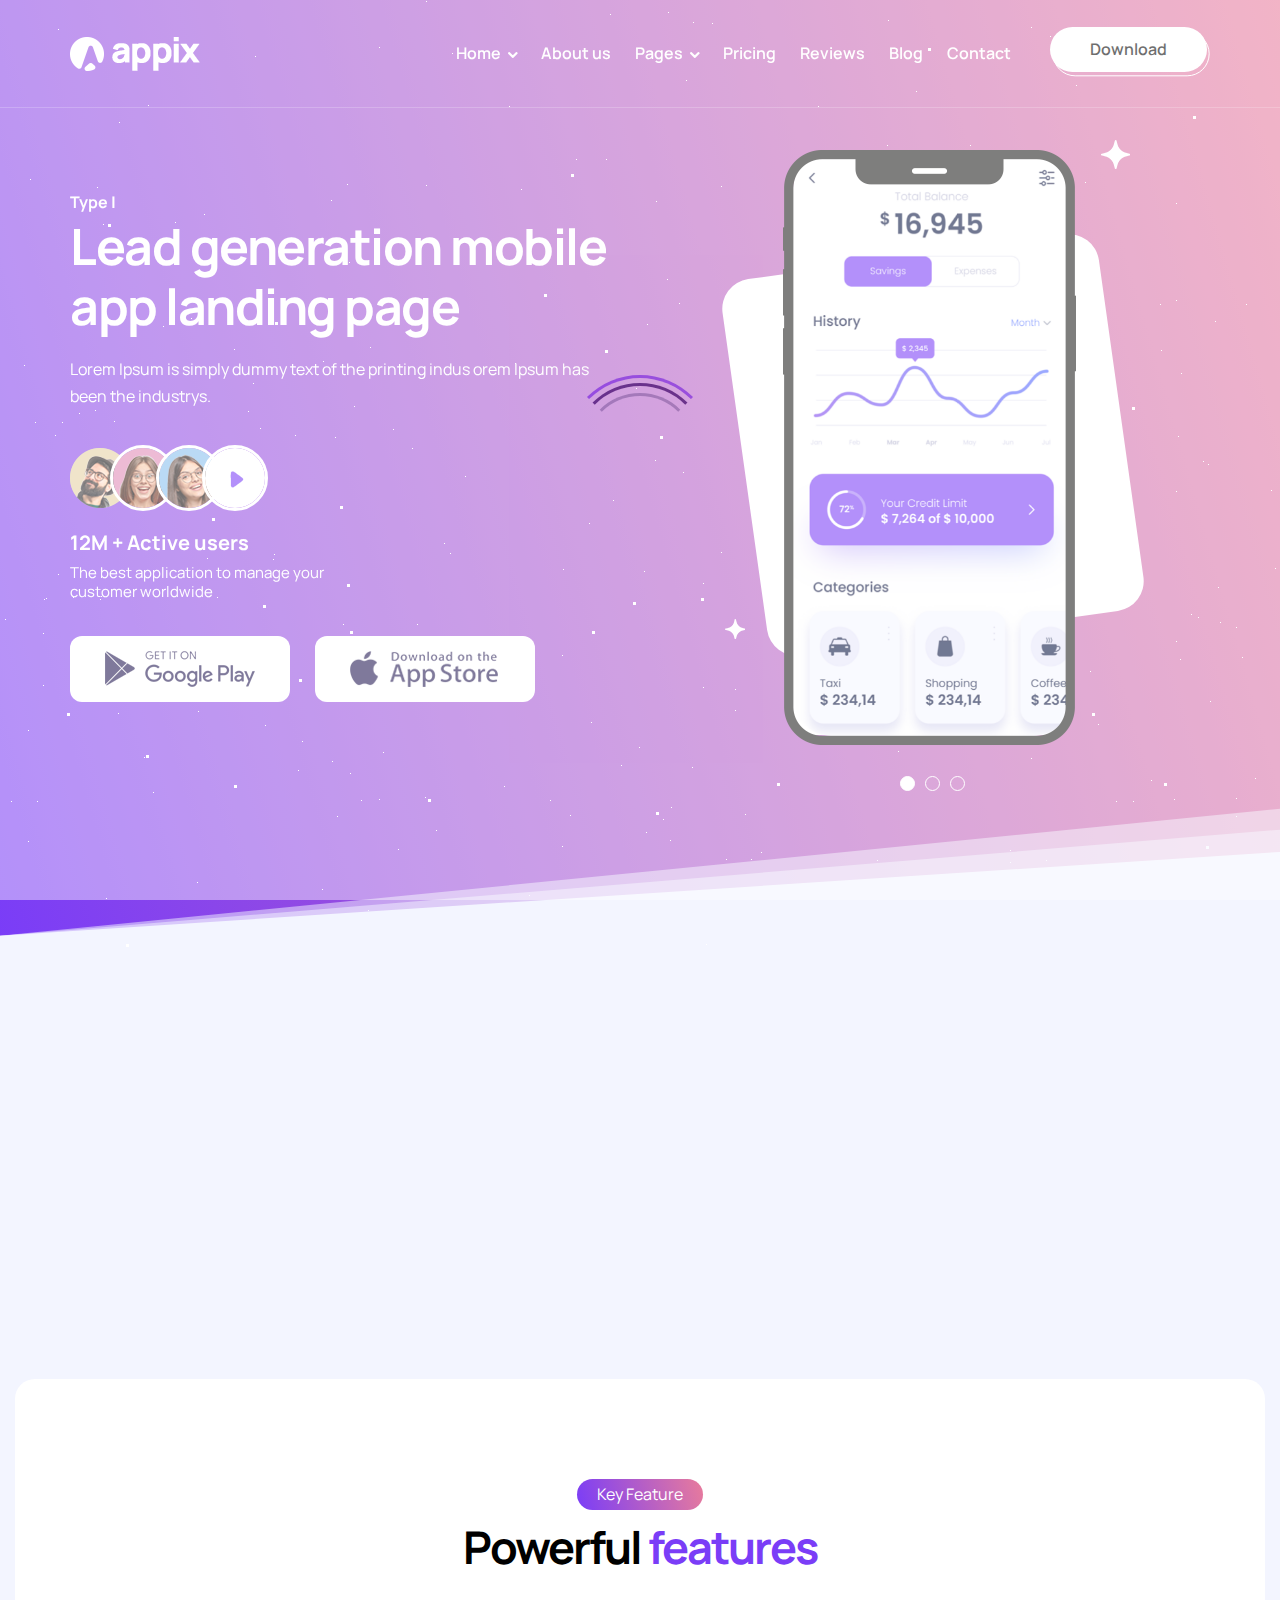
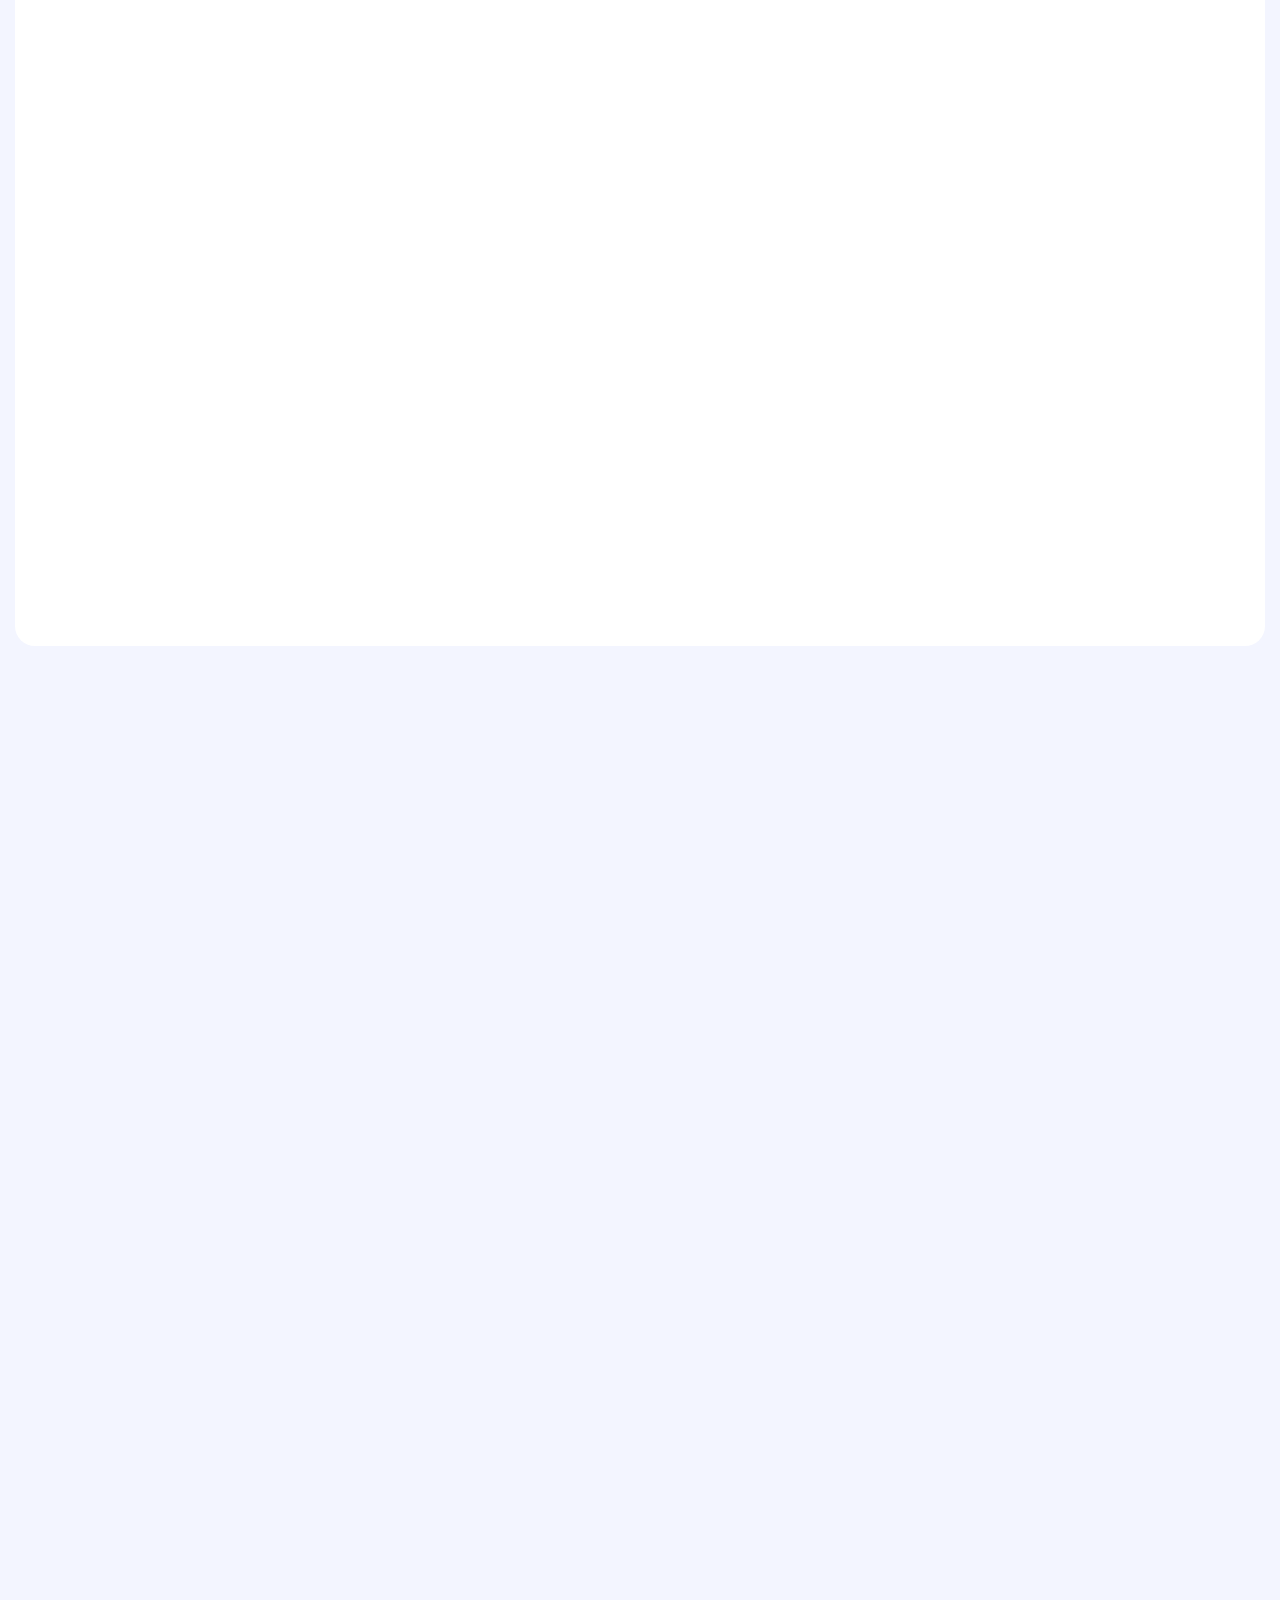
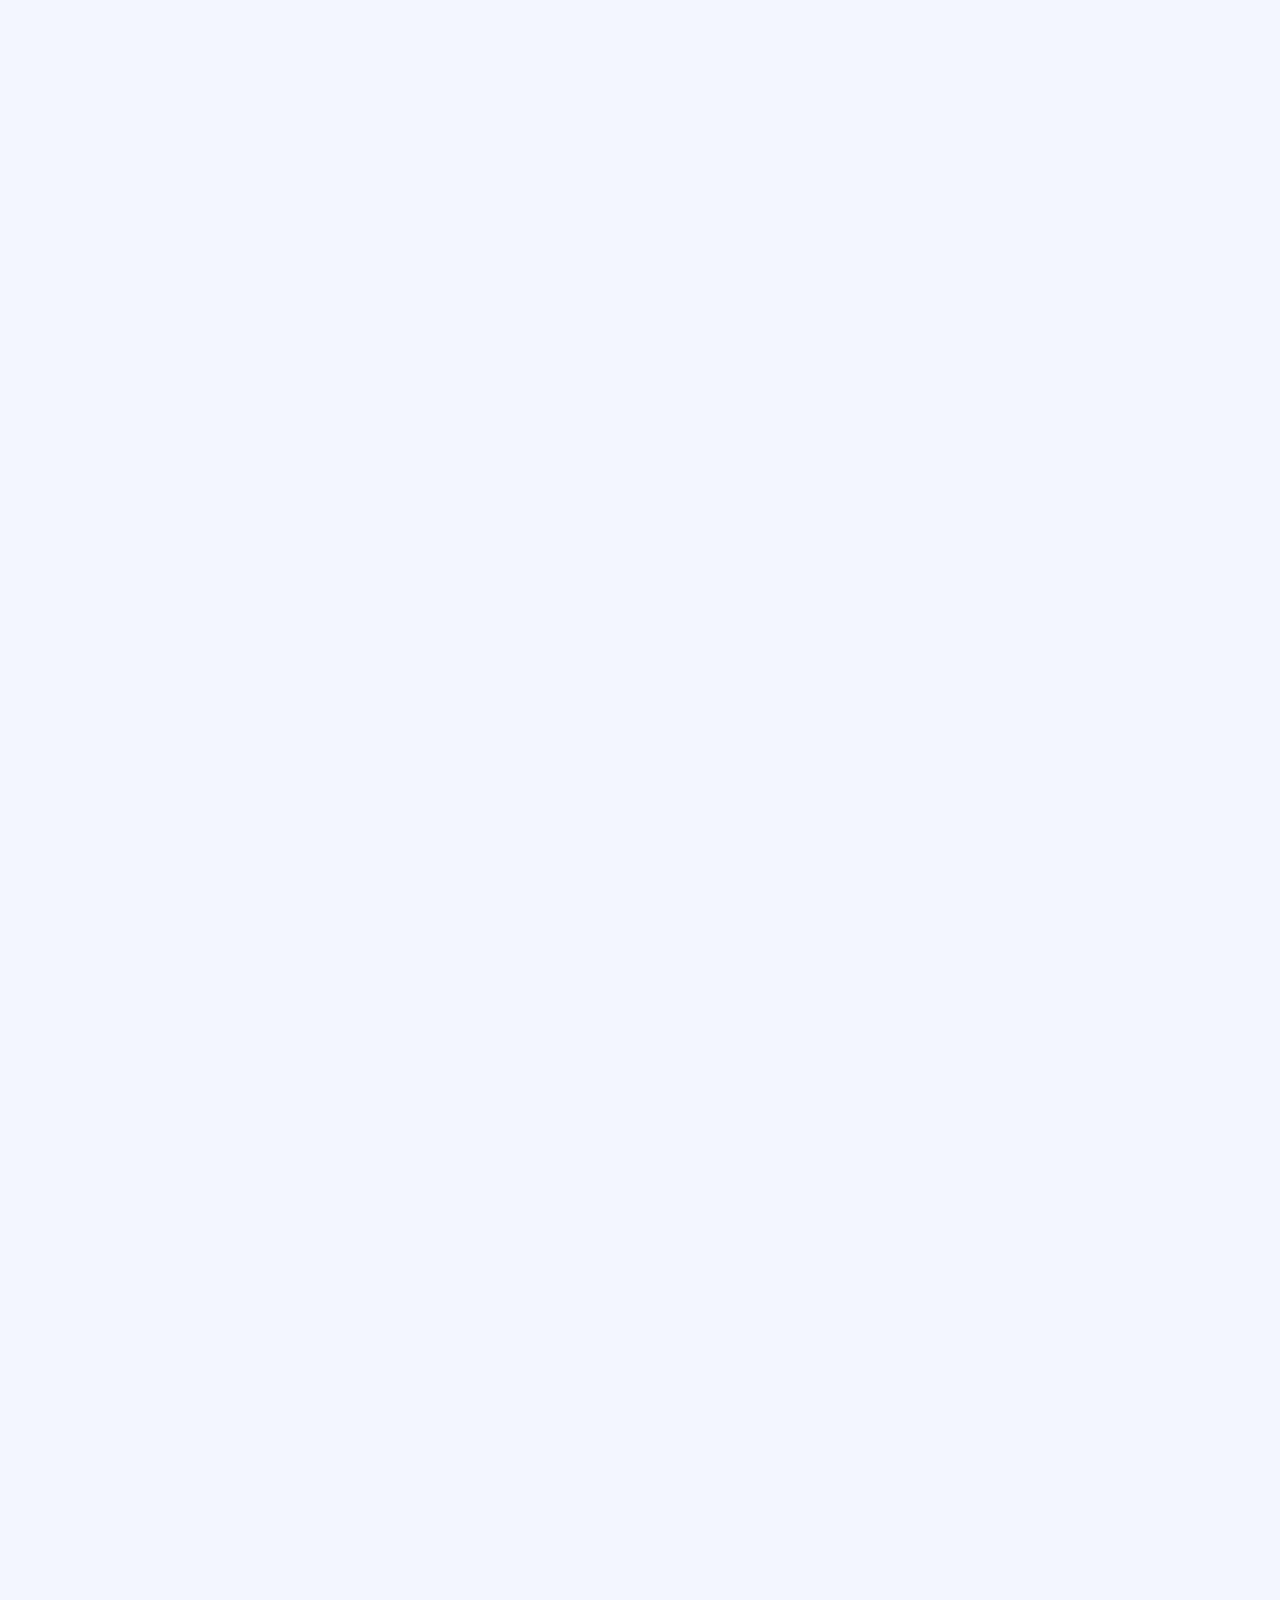
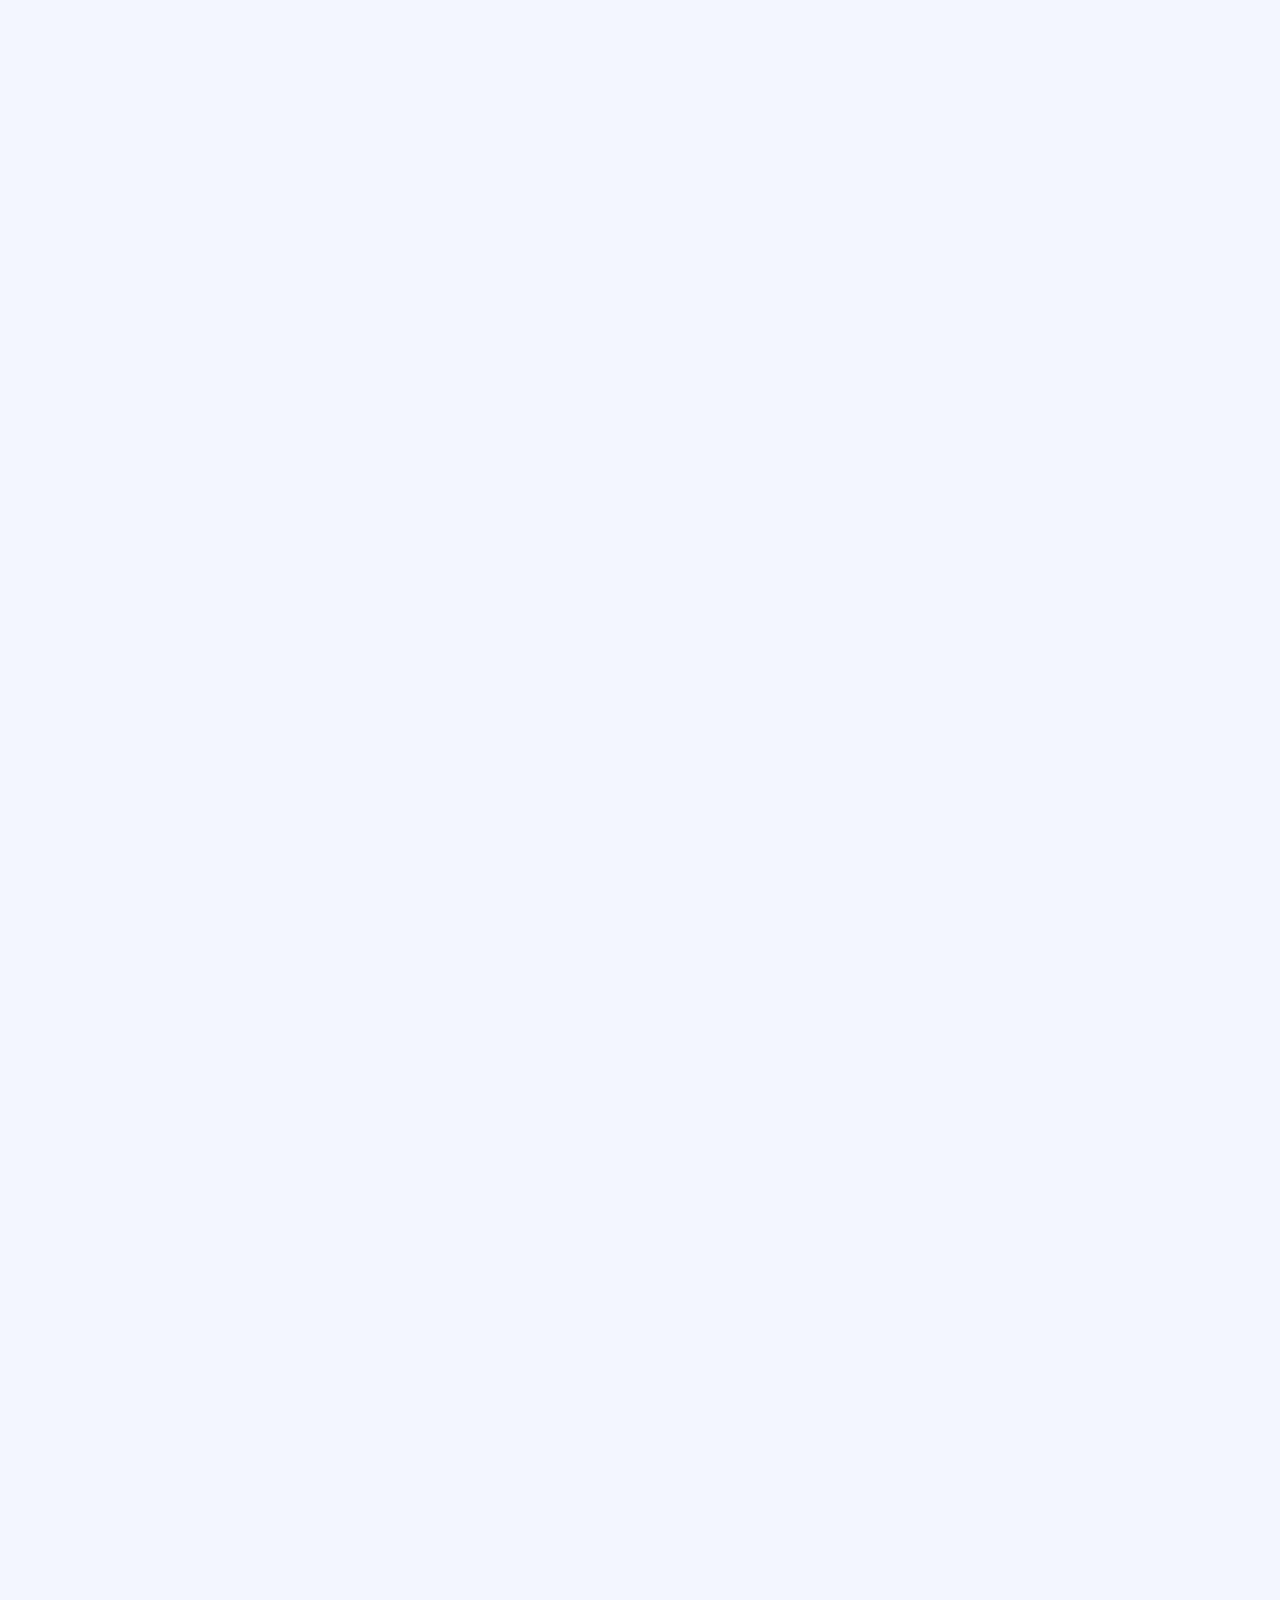
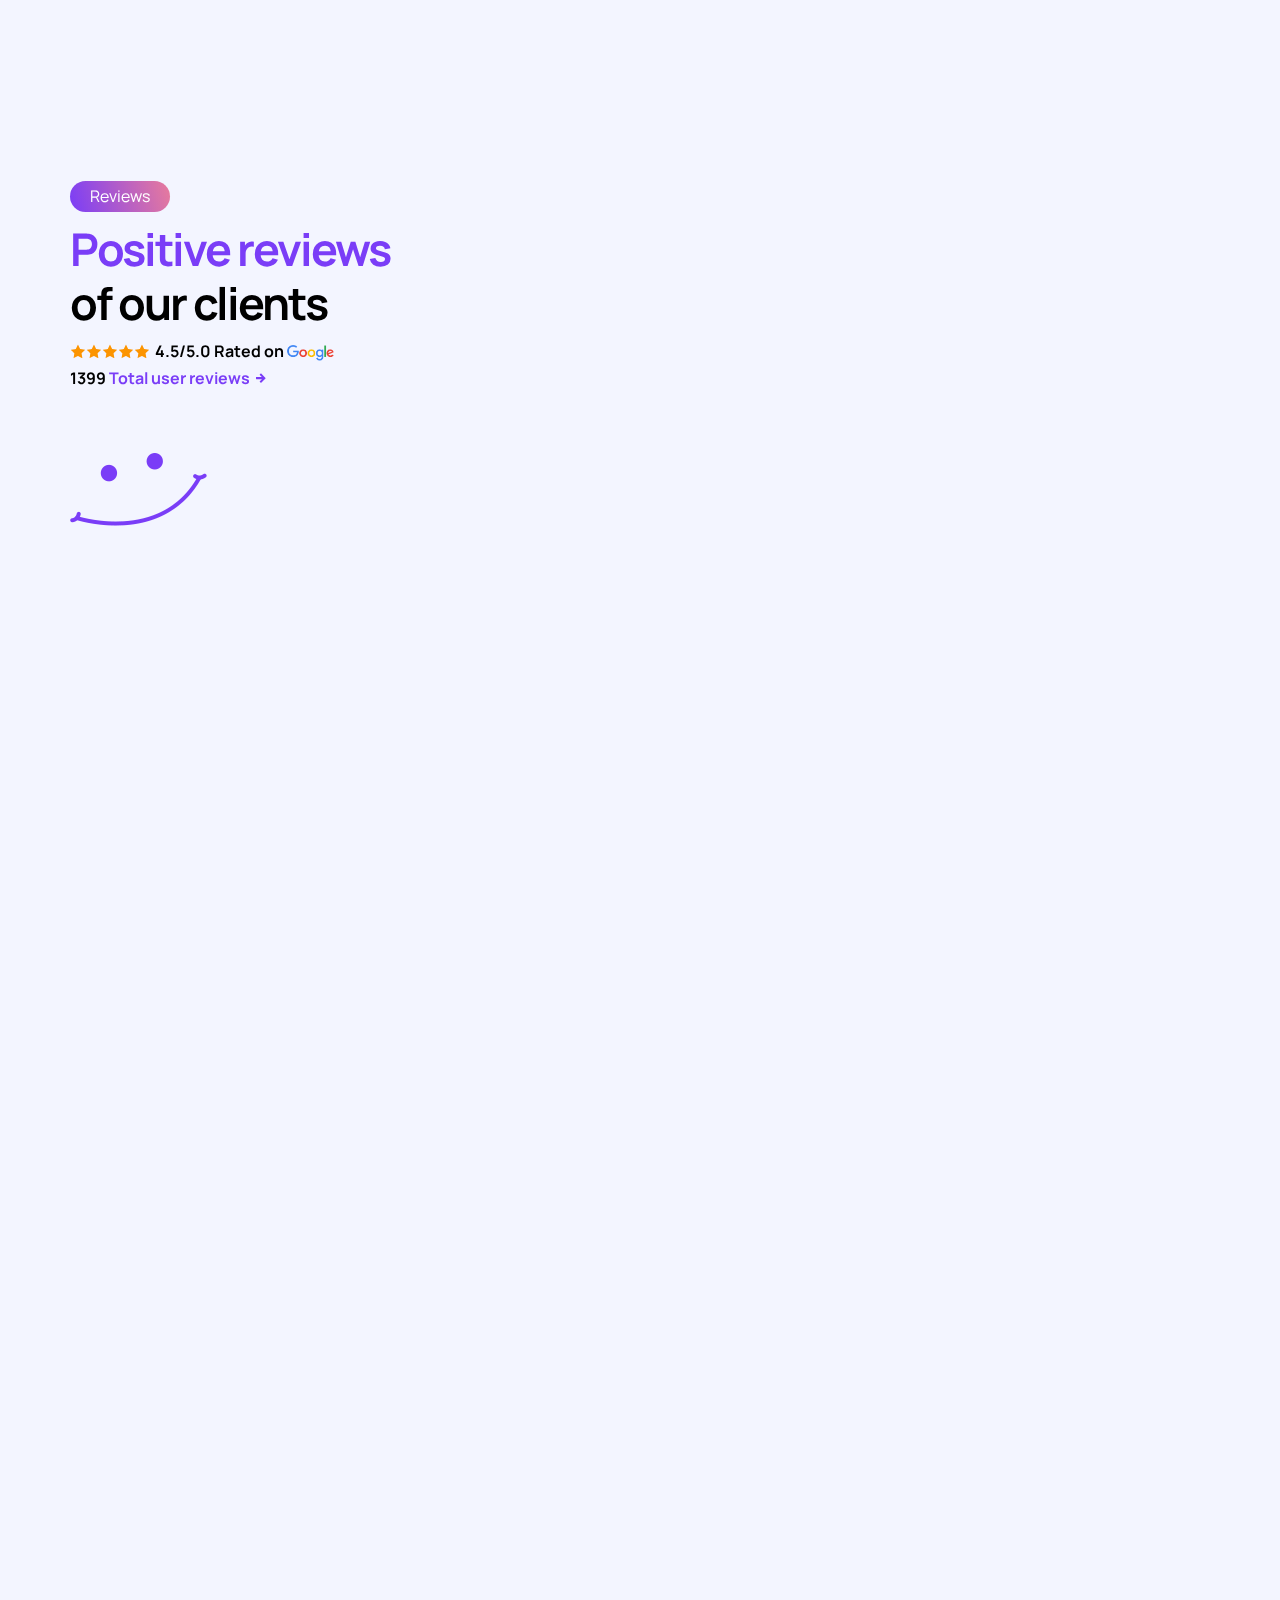
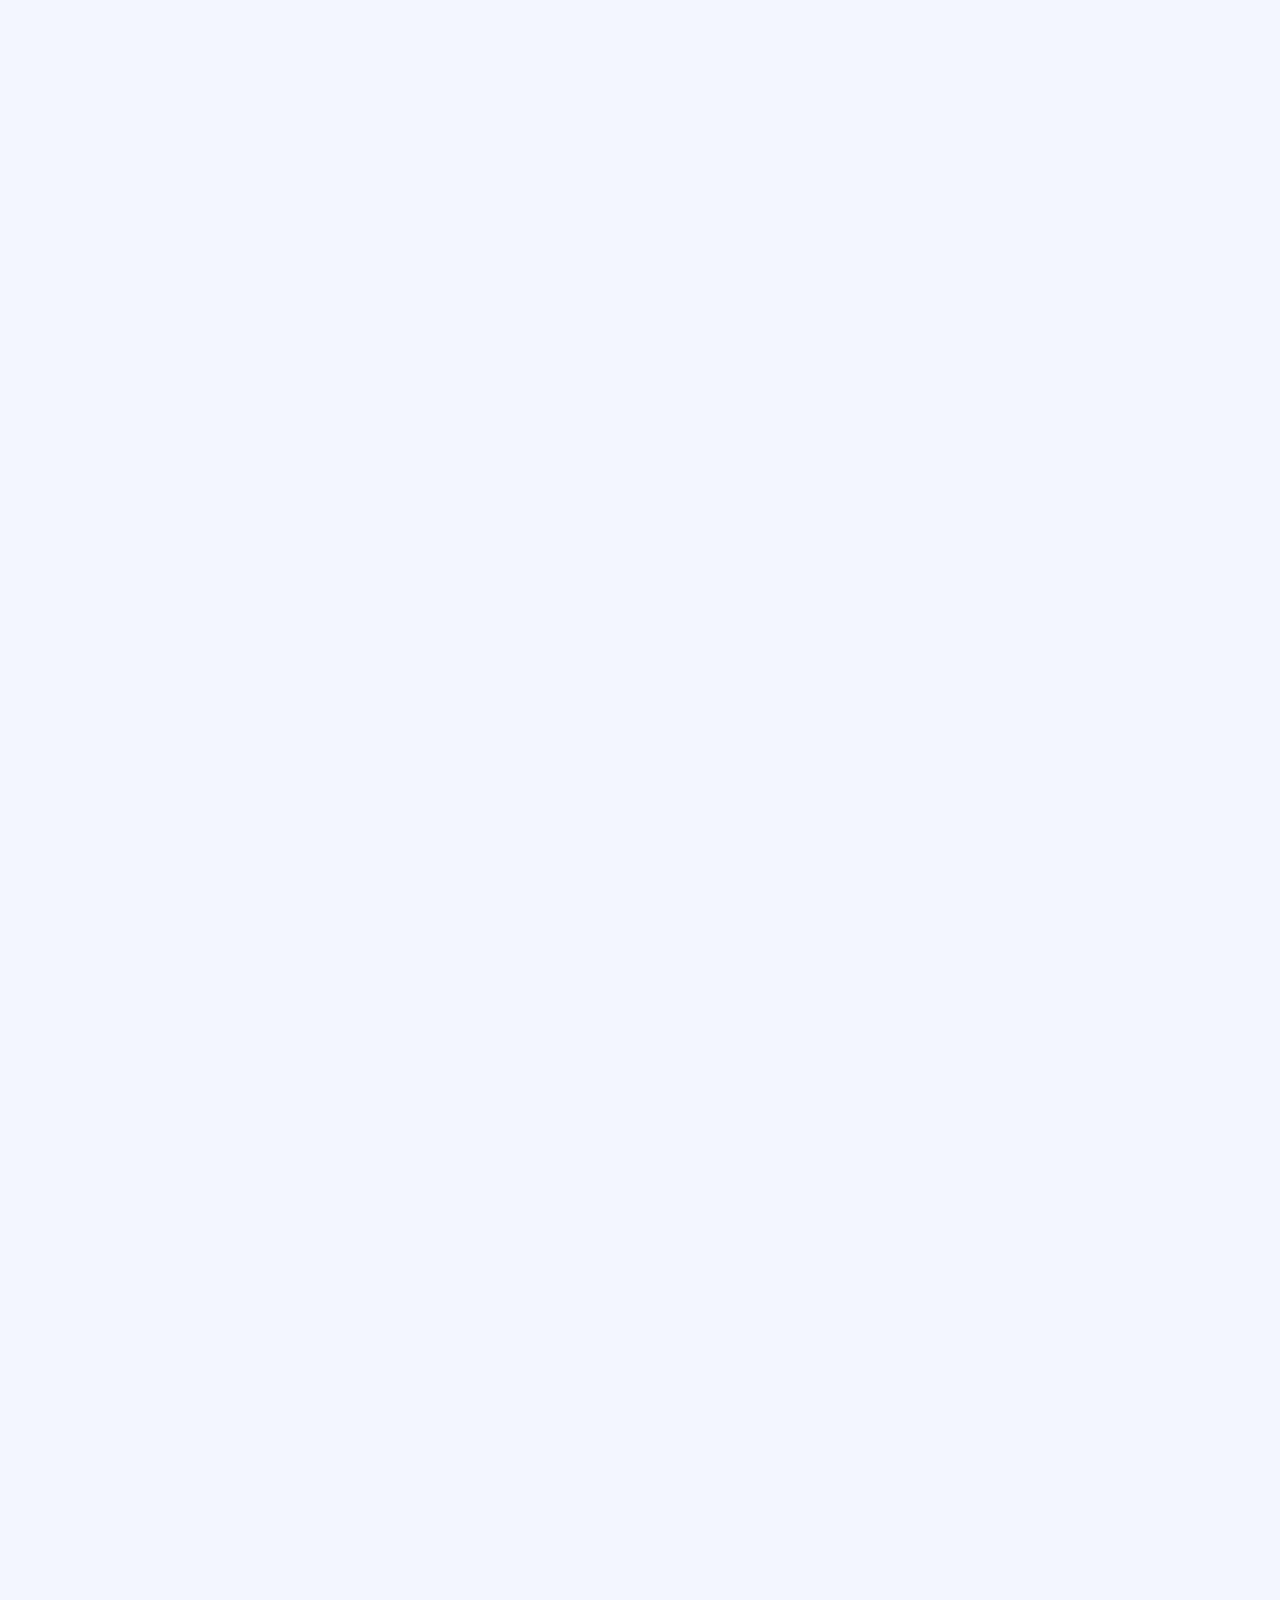
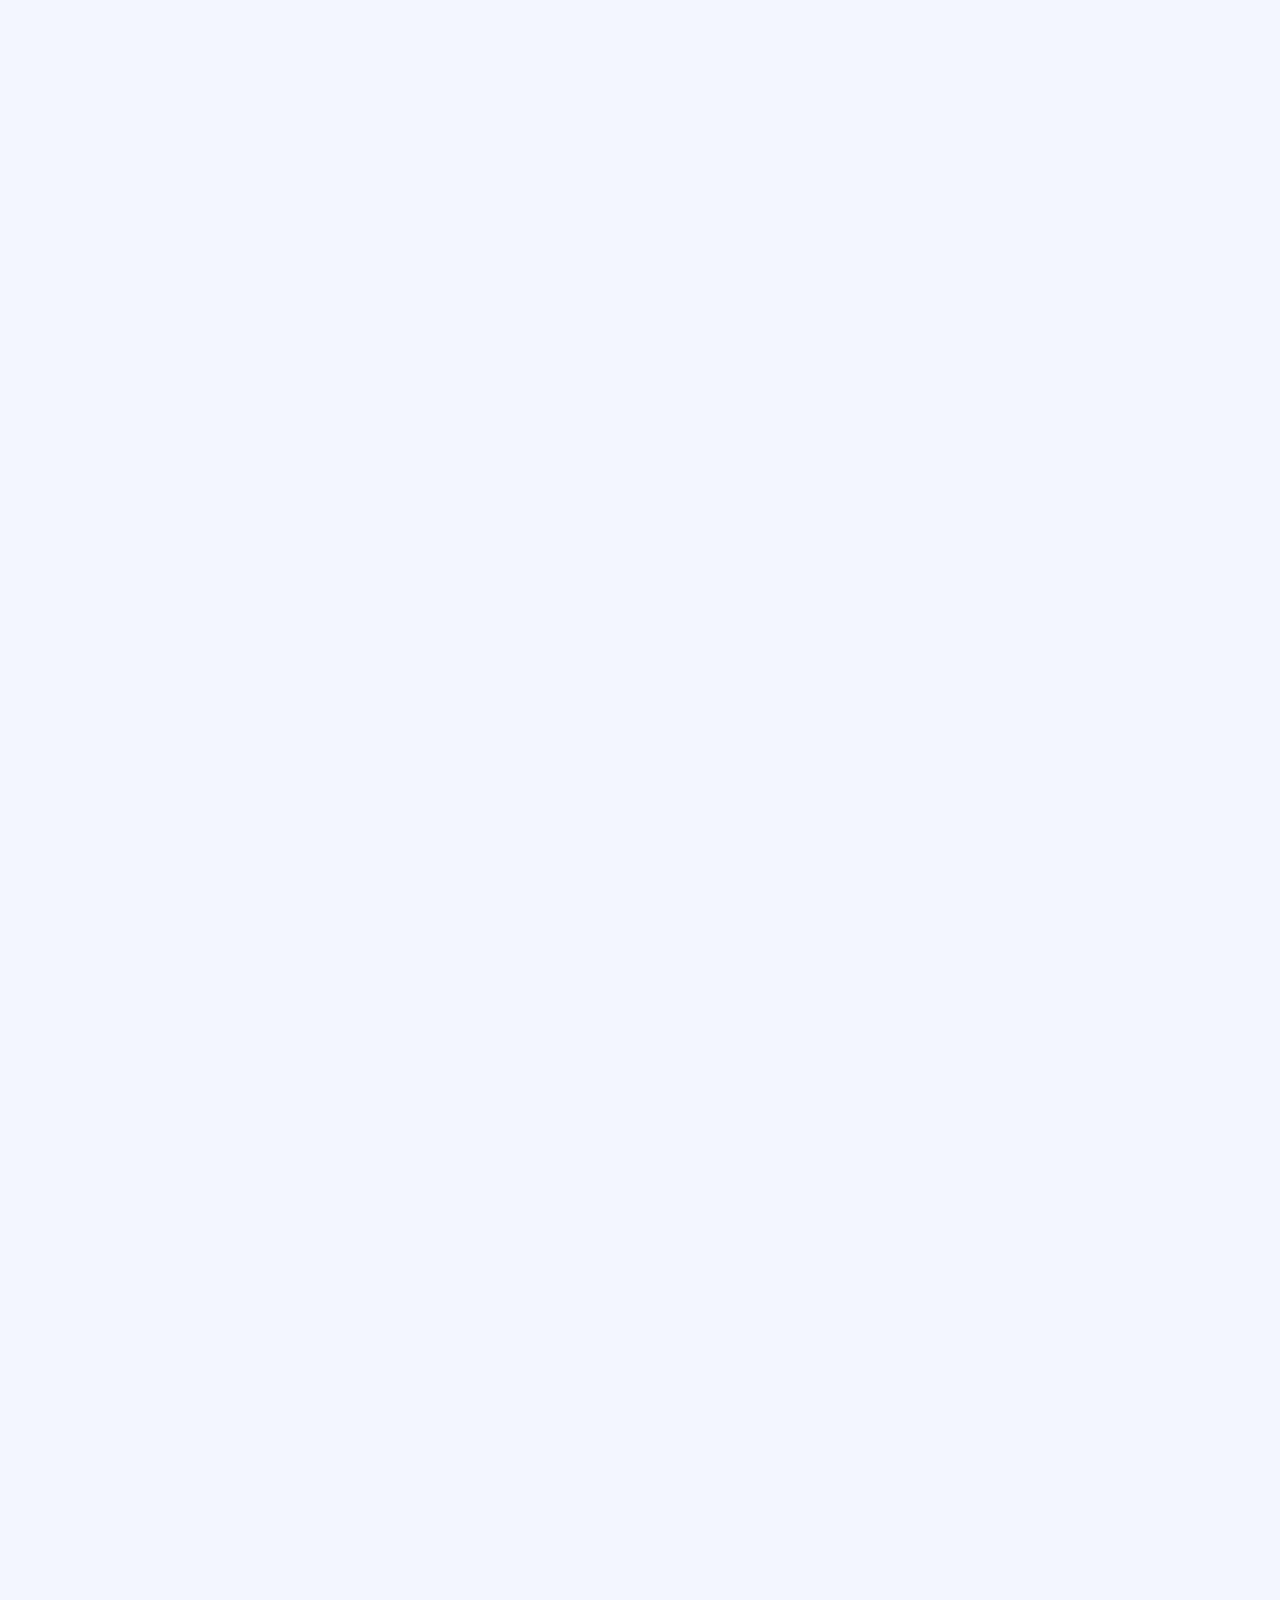
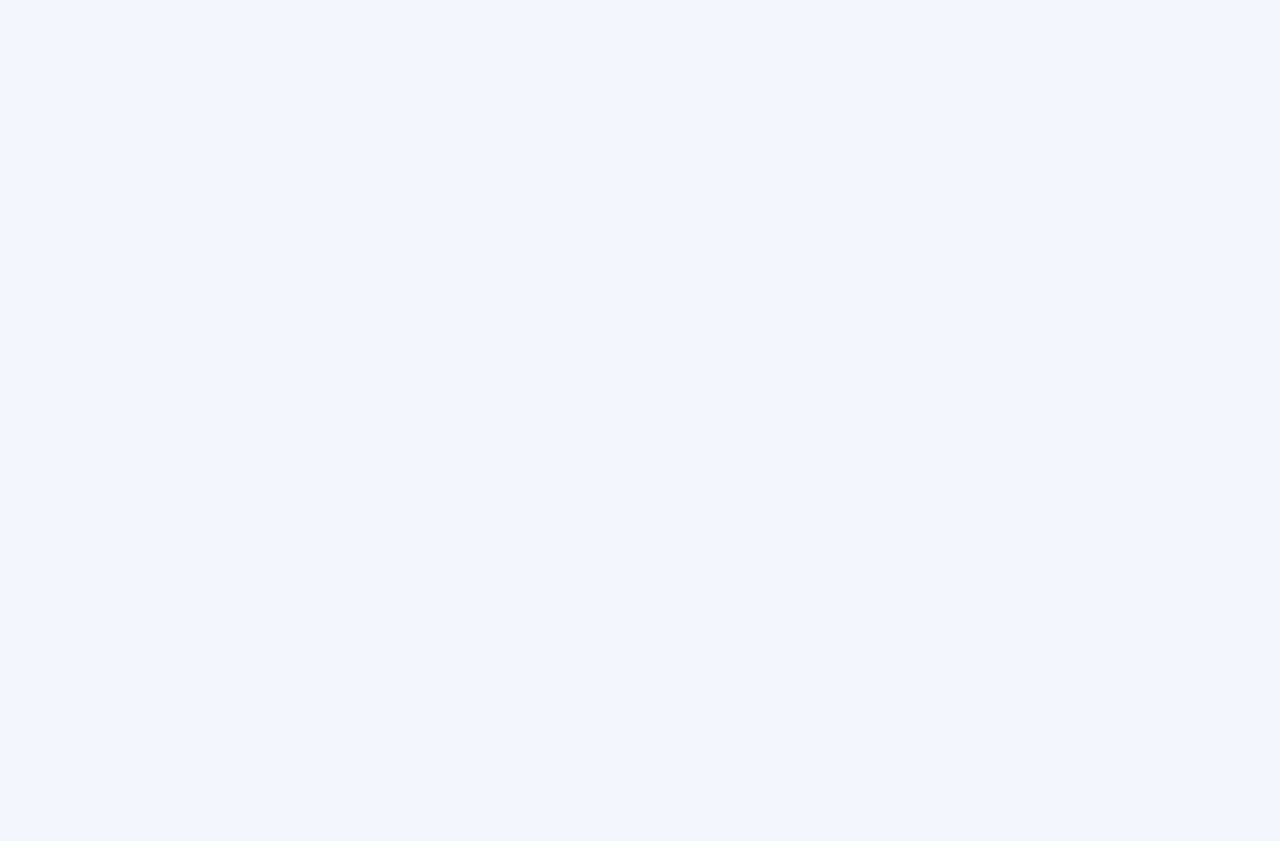
==== index.html @ ce457ce7 "first commit" ====
<!DOCTYPE html>
<html lang="en">

<head>

  <meta charset="UTF-8">
  <meta http-equiv="X-UA-Compatible" content="IE=edge">
  <meta name="viewport" content="width=device-width, initial-scale=1.0">
  <title>HTML</title>

  <!-- icofont-css-link -->
  <link rel="stylesheet" href="css/icofont.min.css">
  <!-- Owl-Carosal-Style-link -->
  <link rel="stylesheet" href="css/owl.carousel.min.css">
  <!-- Bootstrap-Style-link -->
  <link rel="stylesheet" href="css/bootstrap.min.css">
  <!-- Aos-Style-link -->
  <link rel="stylesheet" href="css/aos.css">
  <!-- Coustome-Style-link -->
  <link rel="stylesheet" href="css/style.css">
  <!-- Responsive-Style-link -->
  <link rel="stylesheet" href="css/responsive.css">
  <!-- Star Background CSS -->
  <link rel="stylesheet" href="css/style-star-background.css">      
  <!-- Favicon -->
  <link rel="shortcut icon" href="images/favicon.png" type="image/x-icon">

</head>

<body>

  <!-- Preloader -->
  <div id="preloader">
    <div id="loader"></div>
  </div>

  <!-- Header Start -->
  <header>
    <!-- container start -->
    <div class="container">
      <!-- navigation bar -->
      <nav class="navbar navbar-expand-lg">
        <a class="navbar-brand" href="index.html">
          <img src="images/logo.png" alt="Logo">
        </a>
        <button class="navbar-toggler" type="button" data-toggle="collapse" data-target="#navbarSupportedContent"
          aria-controls="navbarSupportedContent" aria-expanded="false" aria-label="Toggle navigation">
          <span class="navbar-toggler-icon">
            <!-- <i class="icofont-navigation-menu ico_menu"></i> -->
            <span class="toggle-wrap">
              <span class="toggle-bar"></span>
            </span>
          </span>
        </button>

        <div class="collapse navbar-collapse" id="navbarSupportedContent">
          <ul class="navbar-nav ml-auto">

            <!-- secondery menu start -->
            <li class="nav-item has_dropdown">
              <a class="nav-link" href="index.html#">Home</a>
              <span class="drp_btn"><i class="icofont-rounded-down"></i></span>
              <div class="sub_menu">
                <ul>
                  <li><a href="../01-App-Landing-Page-Defoult/index.html">Home 1 </a></li>
                  <li><a href="../02-App-Landing-Page-Center-Hero/index.html"> Home 2 </a></li>
                  <li><a href="../03-App-Landing-Page-Static-Hero/index.html">Home 3</a></li>
                  <li><a href="../04-App-Landing-Page-Static-Hero-Center/index.html">Home 4</a></li>
                  <li><a href="../05-App-Landing-Page-QR-Code-Hero/index.html">Home 5</a></li>
                  <li><a href="../06-App-Landing-Page-Video-Hero/index.html">Home 6</a></li>
                  <li><a href="index.html">Home 7</a></li>
                  <li><a href="../08-App-Landing-Page-Slider-Hero-Green/index.html">Home 8</a></li>
                  <li><a href="../09-App-Landing-Page-Slider-Hero-Light-Green/index.html">Home 9</a></li>
                  <li><a href="../10-App-Landing-Page-Static-Hero-Center-Light-Orange-Hero/index.html">Home 10</a></li>
                  <li><a href="../11-App-Landing-Page-Static-Hero-Center-Blue/index.html">Home 11</a></li>
                  <li><a href="../12-App-Landing-Page-Center-Hero-Orange-Gradient/index.html">Home 12</a></li>
                  <li><a href="../13-App-Landing-Page-Slider-Hero-Circle-Animated-bg/index.html">Home 13</a></li>
                  <li><a href="../14-App-Landing-Page-QR-Code-Dark-Hero/index.html">Home 14</a></li>
                  
                </ul>
              </div>
            </li>
            <!-- secondery menu end -->
            
            <li class="nav-item">
              <a class="nav-link" href="about.html">About us</a>
            </li>
            <!-- secondery menu start -->
            <li class="nav-item has_dropdown">
              <a class="nav-link" href="index.html#">Pages</a>
              <span class="drp_btn"><i class="icofont-rounded-down"></i></span>
              <div class="sub_menu">
                <ul>
                  <li><a href="blog-list.html">Blog List</a></li>
                  <li><a href="blog-detail.html">Single Blog</a></li>
                  <li><a href="sign-in.html">Sign In</a></li>
                  <li><a href="sign-up.html">Sign Up</a></li>
                </ul>
              </div>
            </li>
            <!-- secondery menu end -->

            <li class="nav-item">
              <a class="nav-link" href="pricing.html">Pricing</a>
            </li>
            <li class="nav-item">
              <a class="nav-link" href="reviews.html">Reviews</a>
            </li>
            <li class="nav-item">
              <a class="nav-link" href="blog-list.html">Blog</a>
            </li>
            <li class="nav-item">
              <a class="nav-link" href="contact.html">Contact</a>
            </li>
            <li class="nav-item">
              <div class="btn_block">
                <a class="nav-link dark_btn" href="contact.html">Download</a>
                <div class="btn_bottom"></div>
              </div>
            </li>
          </ul>
        </div>
      </nav>
      <!-- navigation end -->
    </div>
    <!-- container end -->
  </header>

  <!-- Banner-Section-Start -->
  <section class="banner_section white_text">
    <div class="star-bg">
        <div id='stars'></div>
        <div id='stars3'></div>
    </div>
    <!-- container start -->
    <div class="container">
      <!-- row start -->
      <div class="row">
        <div class="col-lg-6 col-md-12" data-aos="fade-up" data-aos-duration="1500">
          <!-- banner text -->
          <div class="banner_text">
            <!-- typed text -->
            <div class="type-wrap">
              <!-- add static words/sentences here (i.e. text that you don't want to be removed)-->
              <span id="typed" style="white-space:pre;" class="typed">
              </span>
            </div>
            <!-- h1 -->
            <h1>Lead generation <span>mobile
                app landing page</span></h1>
            <!-- p -->
            <p>
              Lorem Ipsum is simply dummy text of the printing 
              indus orem Ipsum has been the industrys.
            </p>
          </div>

          <!-- users -->
          <div class="used_app">
            <ul>
              <li><img src="images/banavt1.png" alt="image"></li>
              <li><img src="images/banavt2.png" alt="image"></li>
              <li><img src="images/banavt3.png" alt="image"></li>
              <li>
                <a href="index.html#" class="popup-youtube play-button"
                  data-url="https://www.youtube.com/embed/tgbNymZ7vqY?autoplay=1&mute=1" data-toggle="modal" data-target="#myModal" title="XJj2PbenIsU"><img src="images/play.png" alt="img"></a>
              </li>
            </ul>
            <h3>12M + Active users</h3>
            <p>The best application to manage your <br> customer worldwide</p>
          </div>

          <!-- app buttons -->
          <ul class="app_btn">
            <li>
              <a href="index.html#">
                <img class="blue_img" src="images/googleplay_dark.png" alt="image">
              </a>
            </li>
            <li>
              <a href="index.html#">
                <img class="blue_img" src="images/appstorebtn_dark.png" alt="image">
              </a>
            </li>
          </ul>
        </div>

        <!-- banner slides start -->
        <div class="col-lg-6 col-md-12" >
          <div class="banner_slider">
            <div class="left_icon">
              <img src="images/smallStar.png" alt="image">
            </div>
            <div class="right_icon">
              <img src="images/bigstar.png" alt="image">
            </div>
            <div id="frmae_slider" class="owl-carousel owl-theme">
              <div class="item">
                <div class="slider_img">
                  <img src="images/bannerScreen.png" alt="image">
                </div>
              </div>
              <div class="item">
                <div class="slider_img">
                  <img src="images/bannerScreen2.png" alt="image">
                </div>
              </div>
              <div class="item">
                <div class="slider_img">
                  <img src="images/bannerScreen3.png" alt="image">
                </div>
              </div>
            </div>
            <div class="slider_frame">
              <img src="images/iphonescren.png" alt="image">
            </div>
          </div>
        </div>
        <!-- banner slides end -->

      </div>
      <!-- row end -->
    </div>
    <!-- container end -->
    <div class="hero_overlay"> <img src="images/overlay-bg2.svg" alt="image"> </div>
  </section>
  <!-- Banner-Section-end -->

  <!-- Our Client -->
    <section class="row_am our_client">
      <div class="container">
        <div class="section_title" data-aos="fade-up" data-aos-duration="1500">
          <h2>
            <span>3500+ companies</span>
            using our applicaion
          </h2>
        </div>
        <!-- Our Client List -->
        <ul class="client_list">
          <li>
            <div class="client_logo" data-aos="fade-up" data-aos-duration="1500">
              <img src="images/paypal.png" alt="image">
            </div>
          </li>
          <li>
            <div class="client_logo" data-aos="fade-up" data-aos-duration="1500">
              <img src="images/spoty.png" alt="image">
            </div>
          </li>
          <li>
            <div class="client_logo" data-aos="fade-up" data-aos-duration="1500">
              <img src="images/shopboat.png" alt="image">
            </div>
          </li>
          <li>
            <div class="client_logo" data-aos="fade-up" data-aos-duration="1500">
              <img src="images/slack.png" alt="image">
            </div>
          </li>
          <li>
            <div class="client_logo" data-aos="fade-up" data-aos-duration="1500">
              <img src="images/envato.png" alt="image">
            </div>
          </li>
          <li>
            <div class="client_logo" data-aos="fade-up" data-aos-duration="1500">
              <img src="images/jquery.png" alt="image">
            </div>
          </li>
          <li>
            <div class="client_logo" data-aos="fade-up" data-aos-duration="1500">
              <img src="images/woocommerce.png" alt="image">
            </div>
          </li>
          <li>
            <div class="client_logo" data-aos="fade-up" data-aos-duration="1500">
              <img src="images/themeforest.png" alt="image">
            </div>
          </li>
        </ul>
      </div>
    </section>

  <!-- Key Feature Section Start -->
    <section class="key_feature_section row_am">
      <div class="key_innner">
        <div class="container">

          <div class="section_title" >
            <span class="title_badge">Key Feature</span>
            <h2>Powerful <span> features </span> </h2>
          </div>
          <div id="feature_slider" class="owl-carousel owl-theme" data-aos="fade-up" data-aos-duration="1500">
            <div class="item">
              <div class="feature_box">
                <h3>Custom analytics</h3>
                <p>Lorem Ipsum is simply dummy
                  text of the printing and typtting industry lorem Ipsum has.</p>
                <div class="img">
                  <img src="images/keyftr1.png" alt="image">
                </div>
              </div>
            </div>
            <div class="item">
              <div class="feature_box">
                <h3>Team management</h3>
                <p>Lorem Ipsum is simply dummy
                  text of the printing and typtting industry lorem Ipsum has.</p>
                <div class="img">
                  <img src="images/keyftr2.png" alt="image">
                </div>
              </div>
            </div>
            <div class="item">
              <div class="feature_box">
                <h3>Connect multiple apps</h3>
                <p>Lorem Ipsum is simply dummy
                  text of the printing and typtting industry lorem Ipsum has.</p>
                <div class="img">
                  <img src="images/keyftr3.png" alt="image">
                </div>
              </div>
            </div>
            <div class="item">
              <div class="feature_box">
                <h3>Custom analytics</h3>
                <p>Lorem Ipsum is simply dummy
                  text of the printing and typtting industry lorem Ipsum has.</p>
                <div class="img">
                  <img src="images/keyftr1.png" alt="image">
                </div>
              </div>
            </div>
          </div>
        </div>
      </div>
    </section>
    <!-- Key Feature Section End -->

  <!-- Page Wraper -->
  <div class="page_wrapper">

    <!-- About Us Start-->
    <section class="about_section row_am">
      <div class="container">
        <div class="section_title" data-aos="fade-up" data-aos-duration="1500">
          <span class="title_badge mb-1">About us</span>
          <h2>Application with the best <img src="images/mobileicon.png" alt="image"> user <br>
            interface convert <span><img src="images/usericon.png" alt="image"> visitor</span> into <span><img
                src="images/magnet.png" alt="image"> leads</span></h2>
        </div>
        <div class="row">
          <div class="col-lg-4 col-md-6">
            <ul class="app_statstic" id="counter" data-aos="fade-in" data-aos-duration="1500">
              <li data-aos="fade-up" data-aos-duration="1500">
                <div class="text">
                  <p><span class="counter-value" data-count="17">0</span><span>M+</span></p>
                  <p>Download</p>
                </div>
              </li>
              <li data-aos="fade-up" data-aos-duration="1500">
                <div class="text">
                  <p><span class="counter-value" data-count="2300">1500</span><span>+</span></p>
                  <p>Reviews</p>
                </div>
              </li>
              <li data-aos="fade-up" data-aos-duration="1500">
                <div class="text">
                  <p><span class="counter-value" data-count="150">0</span><span>+</span></p>
                  <p>Countries</p>
                </div>
              </li>
              <li data-aos="fade-up" data-aos-duration="1500">
                <div class="text">
                  <p><span class="counter-value" data-count="08">0 </span><span>M+</span></p>
                  <p>Followers</p>
                </div>
              </li>
            </ul>
          </div>
          <div class="col-lg-4 col-md-6">
            <div class="abtImg text-center" data-aos="fade-up" data-aos-duration="1500">
              <img src="images/appscreen.png" alt="image">
            </div>
          </div>
          <div class="col-lg-4">
            <p data-aos="fade-up" data-aos-duration="1500">Lorem Ipsum is simply dummy text of the printing and
              typesetting industry lorem Ipsum has been the
              industrys standard dummy text ever since the when an unknown
              printer took a galley of type and scrambled
              it to make a type specimen book.</p>
            <div class="video_block" data-aos="fade-up" data-aos-duration="1500">
              <img class="thumbnil" src="images/applicationvideothumb.png" alt="image">
              <div class="playBtn">
                <a href="index.html#" class="popup-youtube play-button play_icon"
                  data-url="https://www.youtube.com/embed/tgbNymZ7vqY?autoplay=1&mute=1" data-toggle="modal" data-target="#myModal" title="XJj2PbenIsU"><img src="images/play_white.svg" alt="img"></a>
                <img class="spin_text" src="images/playvideotext.png" alt="image">
              </div>
            </div>
            <div class="btn_block" data-aos="fade-up" data-aos-duration="1500">
              <a href="contact.html" class="btn puprple_btn ml-0">START FREE TRIAL</a>
              <div class="btn_bottom"></div>
            </div>
          </div>
        </div>
      </div>
    </section>
    <!-- About Us End -->

    <!-- Text List flow Section Start -->
    <div class="text_list_section row_am" data-aos="fade-in" data-aos-duration="1500">
      <div class="container">
        <span class="title_badge down_fix">Why choose our app</span>
      </div>
      <div class="slider_block">
        <div class="owl-carousel owl-theme" id="text_list_flow">
          <div class="item">
            <div class="text_block">
              <span>Multiple campaigns </span>
              <span class="mark_star">•</span>
            </div>
          </div>
          <div class="item">
            <div class="text_block">
              <span>User friendly</span>
              <span class="mark_star">•</span>
            </div>
          </div>
          <div class="item">
            <div class="text_block">
              <span>Advanced analytics </span>
              <span class="mark_star">•</span>
            </div>
          </div>
          <div class="item">
            <div class="text_block">
              <span> Task management</span>
              <span class="mark_star">•</span>
            </div>
          </div>
          <div class="item">
            <div class="text_block">
              <span> Event Scheduler</span>
              <span class="mark_star">•</span>
            </div>
          </div>
          <div class="item">
            <div class="text_block">
              <span> Group Video Calls</span>
              <span class="mark_star">•</span>
            </div>
          </div>
          <div class="item">
            <div class="text_block">
              <span>Live Chat</span>
              <span class="mark_star">•</span>
            </div>
          </div>
          <div class="item">
            <div class="text_block">
              <span>Activity Streem</span>
              <span class="mark_star">•</span>
            </div>
          </div>
        </div>
      </div>
    </div>
    <!-- Text List flow Section End -->

    <!-- Service Section Start -->
    <section class="row_am service_section">
      <div class="container">
        <div class="section_title" data-aos="fade-up" data-aos-duration="1500">
          <span class="title_badge mb-1">Services</span>
          <h2>Premium <span>services</span> of <br>
            our application</h2>
        </div>
        <div class="row service_blocks">
          <div class="col-md-6">
            <div class="service_text" data-aos="fade-up" data-aos-duration="1500">
              <div class="service_badge"><i class="icofont-tasks-alt"></i>
                <span>Task Manage</span>
              </div>
              <h2><span>Task creation</span> & manage <br>
                lorem ipsum dollar</h2>
              <p>Lorem Ipsum is simply dummy text of the printing and typtting
                industry lorem Ipsum has been the
                industrys standard dummy text ever since.</p>
              <ul class="listing_block">
                <li>
                  <div class="icon">
                    <span><i class="icofont-ui-check"></i></span>
                  </div>
                  <div class="text">
                    <h3>Automate all task</h3>
                    <p>Lorem Ipsum is simply dummy text of the printing and
                      setting industry.</p>
                  </div>
                </li>
                <li>
                  <div class="icon">
                    <span><i class="icofont-ui-check"></i></span>
                  </div>
                  <div class="text">
                    <h3>Get notify lorem</h3>
                    <p>Dummy text of the printing and typesetting industry
                      lorem Ipsum has been the.</p>
                  </div>
                </li>
              </ul>
              <div class="btn_block">
                <a href="index.html#" class="btn puprple_btn ml-0">Start Free Trial</a>
                <div class="btn_bottom"></div>
              </div>
            </div>
          </div>
          <div class="col-md-6">
            <div class="inner_block" data-aos="fade-up" data-aos-duration="1500">
              <div class="star_img">
                <img src="images/bigstar_dark.png" alt="" srcset="">
                <img src="images/smallStar_dark.png" alt="" srcset="">
              </div>
              <div class="img">
                <img src="images/service_1.png" alt="">
              </div>
            </div>
          </div>
        </div>
        <div class="row service_blocks flex-row-reverse">
          <div class="col-md-6">
            <div class="service_text right_side" data-aos="fade-up" data-aos-duration="1500">
              <div class="service_badge"><i class="icofont-ui-clock"></i>
                <span>Schedule Meeting</span>
              </div>
              <h2><span>Manage project</span> and
                track lorem</h2>
              <p>Lorem Ipsum is simply dummy text of the printing and
                typesetting industry lorem Ipsum has been the
                industrys standard dummy.</p>
              <ul class="feature_list">
                <li>
                  <div class="icon">
                    <span><i class="icofont-check-circled"></i></span>
                  </div>
                  <div class="text">
                    <p>Lorem Ipsum is simply dummy text</p>
                  </div>
                </li>
                <li>
                  <div class="icon">
                    <span><i class="icofont-check-circled"></i></span>
                  </div>
                  <div class="text">
                    <p>The printing and typesetting industry lorem</p>
                  </div>
                </li>
                <li>
                  <div class="icon">
                    <span><i class="icofont-check-circled"></i></span>
                  </div>
                  <div class="text">
                    <p>Has been the industrys dummy</p>
                  </div>
                </li>
              </ul>
              <div class="btn_block">
                <a href="index.html#" class="btn puprple_btn ml-0">Start Free Trial</a>
                <div class="btn_bottom"></div>
              </div>
            </div>
          </div>
          <div class="col-md-6">
            <div class="inner_block rotate_right" data-aos="fade-up" data-aos-duration="1500">
              <div class="star_img">
                <img src="images/bigstar_dark.png" alt="" srcset="">
                <img src="images/smallStar_dark.png" alt="" srcset="">
              </div>
              <div class="img">
                <img src="images/service_2.png" alt="">
              </div>
            </div>
          </div>
        </div>
        <div class="row service_blocks">
          <div class="col-md-6">
            <div class="service_text" data-aos="fade-up" data-aos-duration="1500">
              <div class="service_badge"><i class="icofont-list"></i> <span>History</span></div>
              <h2><span>Task creation</span> & manage
                lorem ipsum dollar</h2>
              <p>Lorem Ipsum is simply dummy text of the printing and typtting
                industry lorem Ipsum has been the
                industrys standard dummy text ever since.</p>
              <ul class="feature_list">
                <li>
                  <div class="icon">
                    <span><i class="icofont-check-circled"></i></span>
                  </div>
                  <div class="text">
                    <p>Lorem Ipsum is simply dummy text</p>
                  </div>
                </li>
                <li>
                  <div class="icon">
                    <span><i class="icofont-check-circled"></i></span>
                  </div>
                  <div class="text">
                    <p>The printing and typesetting industry lorem</p>
                  </div>
                </li>
                <li>
                  <div class="icon">
                    <span><i class="icofont-check-circled"></i></span>
                  </div>
                  <div class="text">
                    <p>Has been the industrys dummy</p>
                  </div>
                </li>
              </ul>
              <div class="btn_block">
                <a href="index.html#" class="btn puprple_btn ml-0">Start Free Trial</a>
                <div class="btn_bottom"></div>
              </div>
            </div>
          </div>
          <div class="col-md-6">
            <div class="inner_block" data-aos="fade-up" data-aos-duration="1500">
              <div class="star_img">
                <img src="images/bigstar_dark.png" alt="" srcset="">
                <img src="images/smallStar_dark.png" alt="" srcset="">
              </div>
              <div class="img">
                <img src="images/service_3.png" alt="">
              </div>
            </div>
          </div>
        </div>
      </div>
    </section>
    <!-- Service Section End -->

    <!-- How It Work Section Start -->
    <section class="how_it_section">
      <div class="how_it_inner" data-aos="fade-in" data-aos-duration="1500">
        <div class="container">
          <div class="section_title" data-aos="fade-up" data-aos-duration="1500">
            <span class="title_badge">Quick & easy</span>
            <h2>How it works in 3 steps</h2>
          </div>
          <div class="row">
            <div class="col-md-4">
              <div class="steps_block step_border" data-aos="fade-up" data-aos-duration="1500">
                <div class="steps">
                  <div class="icon">
                    <img src="images/howstep1.png" alt="image">
                  </div>
                  <div class="text">
                    <h3>Download app</h3>
                    <ul class="social">
                      <li><a href="index.html#"><i class="icofont-brand-android-robot"></i></a></li>
                      <li><a href="index.html#"><i class="icofont-brand-apple"></i></a></li>
                      <li><a href="index.html#"><i class="icofont-brand-windows"></i></a></li>
                    </ul>
                    <p>Download App. It will work for <br> Android, Mac &
                      Windows</p>
                  </div>
                </div>
                <span class="step">01</span>
              </div>
            </div>
            <div class="col-md-4">
              <div class="steps_block step_border" data-aos="fade-up" data-aos-duration="1500">
                <div class="steps">
                  <div class="icon">
                    <img src="images/howstep2.png" alt="image">
                  </div>
                  <div class="text">
                    <h3>Create account</h3>
                    <span class="tag_text">Free for 14 days</span>
                    <p>Our app is FREE for 14 days, Sign up free <br> for
                      trial
                      period</p>
                  </div>
                </div>
                <span class="step">02</span>
              </div>
            </div>
            <div class="col-md-4">
              <div class="steps_block" data-aos="fade-up" data-aos-duration="1500">
                <div class="steps">
                  <div class="icon">
                    <img src="images/howstep3.png" alt="image">
                  </div>
                  <div class="text">
                    <h3>Enjoy the app</h3>
                    <span class="tag_text">Read FAQs for any query</span>
                    <p>Enjoy our app & share <br> most amazing app experience</p>
                  </div>
                </div>
                <span class="step">03</span>
              </div>
            </div>
          </div>
          <div class="text-center">
            <div class="btn_block">
              <a href="contact.html" class="btn puprple_btn ml-0">Get started now</a>
              <div class="btn_bottom"></div>
            </div>
          </div>
        </div>
      </div>
    </section>
    <!-- How It Work Section End -->
  </div>
  <!-- Wraper End -->

  <!-- Positive Reviews Section Start -->
  <section class="review_section row_am">
    <div class="container">
      <div class="positive_inner">
        <div class="row">
          <div class="col-md-6 sticky-top">
            <div class="sidebar_text" >
              <div class="section_title text-left">
                <span class="title_badge">Reviews</span>
                <h2><span>Positive reviews </span> <br>
                  of our clients</h2>
              </div>
              <div class="google_rating">
                <div class="star">
                  <span><i class="icofont-star"></i></span>
                  <span><i class="icofont-star"></i></span>
                  <span><i class="icofont-star"></i></span>
                  <span><i class="icofont-star"></i></span>
                  <span><i class="icofont-star"></i></span>
                </div>
                <p>4.5/5.0 Rated on <img class="img-fluid" src="images/google.png" alt="image"></p>
              </div>
              <div class="user_review">
                <p>1399 <a href="index.html#">Total user reviews <i class="icofont-arrow-right"></i></a></p>
              </div>
              <div class="smiley_icon"><img src="images/smily.png" alt="image"></div>
            </div>
          </div>
          <div class="col-md-6">
            <div class="review_side">
              <div class="review_block" data-aos="fade-up" data-aos-duration="1500">
                <div class="coustomer_info">
                  <div class="avtar">
                    <img src="images/review1.png" alt="image">
                    <div class="text">
                      <h3>Willium Joy</h3>
                      <span>Smartbrain Tech</span>
                    </div>
                  </div>
                  <div class="star">
                    <span><i class="icofont-star"></i></span>
                    <span><i class="icofont-star"></i></span>
                    <span><i class="icofont-star"></i></span>
                    <span><i class="icofont-star"></i></span>
                    <span><i class="icofont-star"></i></span>
                  </div>
                </div>
                <p>Lorem ipsum dolor sit amet consectetur adipisicing elit.
                  Sapiente culpa, dolores ullam
                  laudantium deleniti ipsa qui saepe voluptatum nam pariatur?
                  Lorem ipsum dolor sit amet
                  consectetur adipisicing elit. Neque, totam.</p>
              </div>
              <div class="review_block" data-aos="fade-up" data-aos-duration="1500">
                <div class="coustomer_info">
                  <div class="avtar">
                    <img src="images/review2..png" alt="image">
                    <div class="text">
                      <h3>John Due</h3>
                      <span>Corporate Agency</span>
                    </div>
                  </div>
                  <div class="star">
                    <span><i class="icofont-star"></i></span>
                    <span><i class="icofont-star"></i></span>
                    <span><i class="icofont-star"></i></span>
                    <span><i class="icofont-star"></i></span>
                    <span><i class="icofont-star"></i></span>
                  </div>
                </div>
                <p>Lorem ipsum dolor sit amet consectetur adipisicing elit.
                  Sapiente culpa, dolores ullam
                  laudantium deleniti ipsa qui saepe voluptatum nam pariatur?
                  Lorem ipsum dolor sit amet
                  consectetur adipisicing elit. Pariatur et, nemo distinctio
                  eum
                  omnis quam!</p>
              </div>
              <div class="review_block" data-aos="fade-up" data-aos-duration="1500">
                <div class="coustomer_info">
                  <div class="avtar">
                    <img src="images/review3..png" alt="image">
                    <div class="text">
                      <h3>Maria</h3>
                      <span>Company Inc</span>
                    </div>
                  </div>
                  <div class="star">
                    <span><i class="icofont-star"></i></span>
                    <span><i class="icofont-star"></i></span>
                    <span><i class="icofont-star"></i></span>
                    <span><i class="icofont-star"></i></span>
                    <span><i class="icofont-star"></i></span>
                  </div>
                </div>
                <p>Lorem ipsum dolor sit amet consectetur adipisicing elit.
                  Sapiente culpa, dolores ullam
                  laudantium deleniti ipsa qui saepe voluptatum nam pariatur?
                  Lorem ipsum dolor sit amet
                  consectetur adipisicing elit. Pariatur et, nemo distinctio
                  eum
                  omnis quam!</p>
              </div>
            </div>
          </div>
        </div>
      </div>
    </div>
  </section>
  <!-- Positive Reviews Section End -->

  <!-- Page Wraper -->
  <div class="page_wrapper">

    <!-- Pricing-Section -->
    <section class="row_am pricing_section white_text" data-aos="fade-in" data-aos-duration="1500">
      <div class="pricing_inner">
        <!-- container start -->
        <div class="container">
          <div class="section_title" data-aos="fade-up" data-aos-duration="1500" data-aos-delay="300">
            <span class="title_badge">Pricing</span>
            <h2>Choose your plan</h2>
          </div>

          <!-- Pricing Table Tabs -->
          <ul class="nav nav-tabs" id="myTab" role="tablist" data-aos="fade-up" data-aos-duration="1500">
            <li class="nav-item" role="presentation">
              <button class="nav-link active" id="monthly-tab" data-toggle="tab" data-target="#monthly" type="button"
                role="tab" aria-controls="monthly" aria-selected="true">Monthly</button>
            </li>
            <li class="nav-item" role="presentation">
              <button class="nav-link" id="yearly-tab" data-toggle="tab" data-target="#yearly" type="button" role="tab"
                aria-controls="yearly" aria-selected="false">Yearly</button>
            </li>
          </ul>

          <!-- Tabing Details -->
          <div class="tab-content" id="myTabContent">
            <div class="tab-pane fade show active" id="monthly" role="tabpanel" aria-labelledby="monthly-tab">
              <!-- pricing box  monthly start -->
              <div class="pricing_pannel">
                <div class="row">
                  <div class="col-md-4">
                    <div class="pannel_block" data-aos="fade-up" data-aos-duration="1500">
                      <div class="heading">
                        <h3>Free</h3>
                        <span>For single users</span>
                      </div>
                      <div class="pricing">
                        <h3>$15 <span>/month</span></h3>
                      </div>
                      <ul class="features">
                        <li>
                          <span class="icon"><i class="icofont-check-circled"></i></span>
                          <p>Up to 15 GB cloud storage</p>
                        </li>
                        <li>
                          <span class="icon"><i class="icofont-check-circled"></i></span>
                          <p>30 day chat history</p>
                        </li>
                        <li>
                          <span class="icon"><i class="icofont-close-circled"></i></span>
                          <p>Data security</p>
                        </li>
                        <li>
                          <span class="icon"><i class="icofont-close-circled"></i></span>
                          <p>5 People access</p>
                        </li>
                        <li>
                          <span class="icon"><i class="icofont-close-circled"></i></span>
                          <p>24/7 Support</p>
                        </li>
                      </ul>
                      <div class="btn_block">
                        <a href="contact.html" class="btn puprple_btn ml-0">Choose Plan</a>
                        <div class="btn_bottom"></div>
                      </div>
                    </div>
                  </div>
                  <div class="col-md-4">
                    <div class="pannel_block highlited_block" data-aos="fade-up" data-aos-duration="1500">
                      <div class="heading">
                        <h3>Premium</h3>
                        <span>For agencies</span>
                        <span class="offer">Save 50%</span>
                      </div>
                      <div class="pricing">
                        <h3>$45 <span>/month</span></h3>
                      </div>
                      <ul class="features">
                        <li>
                          <span class="icon"><i class="icofont-check-circled"></i></span>
                          <p>Up to 15 GB cloud storage</p>
                        </li>
                        <li>
                          <span class="icon"><i class="icofont-check-circled"></i></span>
                          <p>30 day chat history</p>
                        </li>
                        <li>
                          <span class="icon"><i class="icofont-check-circled"></i></span>
                          <p>Data security</p>
                        </li>
                        <li>
                          <span class="icon"><i class="icofont-check-circled"></i></span>
                          <p>5 People access</p>
                        </li>
                        <li>
                          <span class="icon"><i class="icofont-check-circled"></i></span>
                          <p>24/7 Support</p>
                        </li>
                      </ul>
                      <div class="btn_block white_btn">
                        <a href="contact.html" class="btn puprple_btn ml-0">Choose Plan</a>
                        <div class="btn_bottom"></div>
                      </div>
                    </div>
                  </div>
                  <div class="col-md-4">
                    <div class="pannel_block" data-aos="fade-up" data-aos-duration="1500">
                      <div class="heading">
                        <h3>Standard</h3>
                        <span>For team</span>
                      </div>
                      <div class="pricing">
                        <h3>$30 <span>/month</span></h3>
                      </div>
                      <ul class="features">
                        <li>
                          <span class="icon"><i class="icofont-check-circled"></i></span>
                          <p>Up to 15 GB cloud storage</p>
                        </li>
                        <li>
                          <span class="icon"><i class="icofont-check-circled"></i></span>
                          <p>30 day chat history</p>
                        </li>
                        <li>
                          <span class="icon"><i class="icofont-check-circled"></i></span>
                          <p>Data security</p>
                        </li>
                        <li>
                          <span class="icon"><i class="icofont-close-circled"></i></span>
                          <p>5 People access</p>
                        </li>
                        <li>
                          <span class="icon"><i class="icofont-close-circled"></i></span>
                          <p>24/7 Support</p>
                        </li>
                      </ul>
                      <div class="btn_block">
                        <a href="contact.html" class="btn puprple_btn ml-0">Choose Plan</a>
                        <div class="btn_bottom"></div>
                      </div>
                    </div>
                  </div>
                </div>
              </div>
            </div>

            <!-- pricing box monthly end -->
            <!-- pricing box yearly start -->
            <div class="tab-pane fade" id="yearly" role="tabpanel" aria-labelledby="yearly-tab">
              <div class="row">
                <div class="col-md-4">
                  <div class="pannel_block">
                    <div class="heading">
                      <h3>Free</h3>
                      <span>For single users</span>
                    </div>
                    <div class="pricing">
                      <h3>$99 <span>/month</span></h3>
                    </div>
                    <ul class="features">
                      <li>
                        <span class="icon"><i class="icofont-check-circled"></i></span>
                        <p>Up to 15 GB cloud storage</p>
                      </li>
                      <li>
                        <span class="icon"><i class="icofont-check-circled"></i></span>
                        <p>30 day chat history</p>
                      </li>
                      <li>
                        <span class="icon"><i class="icofont-close-circled"></i></span>
                        <p>Data security</p>
                      </li>
                      <li>
                        <span class="icon"><i class="icofont-close-circled"></i></span>
                        <p>5 People access</p>
                      </li>
                      <li>
                        <span class="icon"><i class="icofont-close-circled"></i></span>
                        <p>24/7 Support</p>
                      </li>
                    </ul>

                    <div class="btn_block">
                        <a href="contact.html" class="btn puprple_btn ml-0">Choose Plan</a>
                        <div class="btn_bottom"></div>
                      </div>

                  </div>
                </div>
                <div class="col-md-4">
                  <div class="pannel_block highlited_block">
                    <div class="heading">
                      <h3>Premium</h3>
                      <span>For agencies</span>
                      <span class="offer">Save 50%</span>
                    </div>
                    <div class="pricing">
                      <h3>$399 <span>/month</span></h3>
                    </div>
                    <ul class="features">
                      <li>
                        <span class="icon"><i class="icofont-check-circled"></i></span>
                        <p>Up to 15 GB cloud storage</p>
                      </li>
                      <li>
                        <span class="icon"><i class="icofont-check-circled"></i></span>
                        <p>30 day chat history</p>
                      </li>
                      <li>
                        <span class="icon"><i class="icofont-check-circled"></i></span>
                        <p>Data security</p>
                      </li>
                      <li>
                        <span class="icon"><i class="icofont-check-circled"></i></span>
                        <p>5 People access</p>
                      </li>
                      <li>
                        <span class="icon"><i class="icofont-check-circled"></i></span>
                        <p>24/7 Support</p>
                      </li>
                    </ul>
                    <div class="btn_block white_btn">
                      <a href="contact.html" class="btn puprple_btn ml-0">Choose Plan</a>
                      <div class="btn_bottom"></div>
                    </div>
                  </div>
                </div>
                <div class="col-md-4">
                  <div class="pannel_block">
                    <div class="heading">
                      <h3>Standard</h3>
                      <span>For team</span>
                    </div>
                    <div class="pricing">
                      <h3>$299 <span>/month</span></h3>
                    </div>
                    <ul class="features">
                      <li>
                        <span class="icon"><i class="icofont-check-circled"></i></span>
                        <p>Up to 15 GB cloud storage</p>
                      </li>
                      <li>
                        <span class="icon"><i class="icofont-check-circled"></i></span>
                        <p>30 day chat history</p>
                      </li>
                      <li>
                        <span class="icon"><i class="icofont-check-circled"></i></span>
                        <p>Data security</p>
                      </li>
                      <li>
                        <span class="icon"><i class="icofont-close-circled"></i></span>
                        <p>5 People access</p>
                      </li>
                      <li>
                        <span class="icon"><i class="icofont-close-circled"></i></span>
                        <p>24/7 Support</p>
                      </li>
                    </ul>
                    
                    <div class="btn_block">
                        <a href="contact.html" class="btn puprple_btn ml-0">Choose Plan</a>
                        <div class="btn_bottom"></div>
                    </div>
                  </div>
                </div>
              </div>
            </div>
            <!-- pricing box yearly end -->

            <p class="contact_text text-center" data-aos="fade-up" data-aos-duration="1500">Not
              sure what to choose ? <a href="index.html#">contact us</a> for custom packages</p>
          </div>
        </div>
      </div>
      <!-- container start end -->
    </section>
    <!-- Pricing-Section end -->

    <!-- Beautifull-interface-Section start -->
    <section class="row_am interface_section">
      <!-- container start -->
      <div class="container-fluid">
        <div class="section_title" data-aos="fade-up" data-aos-duration="1500" data-aos-delay="300">
          <span class="title_badge">App screens</span>
          <h2>Userfriendly <span>interface</span> design</h2>
        </div>

        <!-- screen slider start -->
        <div class="screen_slider" data-aos="fade-up" data-aos-duration="1500">
          <div id="screen_slider" class="owl-carousel owl-theme">
            <div class="item">
              <div class="screen_frame_img">
                <img src="images/intrscrn1.png" alt="image">
              </div>
            </div>
            <div class="item">
              <div class="screen_frame_img">
                <img src="images/intrscrn2.png" alt="image">
              </div>
            </div>
            <div class="item">
              <div class="screen_frame_img">
                <img src="images/intrscrn3.png" alt="image">
              </div>
            </div>
            <div class="item">
              <div class="screen_frame_img">
                <img src="images/intrscrn4.png" alt="image">
              </div>
            </div>
            <div class="item">
              <div class="screen_frame_img">
                <img src="images/intrscrn5.png" alt="image">
              </div>
            </div>
            <div class="item">
              <div class="screen_frame_img">
                <img src="images/intrscrn2.png" alt="image">
              </div>
            </div>
          </div>
        </div>
        <!-- screen slider end -->
      </div>
      <!-- container end -->
    </section>
    <!-- Beautifull-interface-Section end -->

    <!-- Text List flow Section Start -->
    <div class="text_list_section row_am downaload_section" data-aos="fade-in" data-aos-duration="1500">
      <div class="container">
        
        <div class="center_screen">
          <div class="img">
            <img src="images/downloadScreen.png" alt="image">
          </div>
          <!-- app buttons -->
          <ul class="app_btn">
            <li>
              <a href="index.html#">
                <img class="blue_img" src="images/googleplay.png" alt="image">
              </a>
            </li>
            <li>
              <a href="index.html#">
                <img class="blue_img" src="images/appstorebtn.png" alt="image">
              </a>
            </li>
          </ul>
        </div>
      </div>
      <div class="background_slider">
        <div class="dowanload_slider">
          <div class="downlist">
            <div class="text_block">
              <span>Download </span>
              <span class="mark_star">•</span>
            </div>
            <div class="text_block">
              <span>Download </span>
              <span class="mark_star">•</span>
            </div>
            <div class="text_block">
              <span>Download </span>
              <span class="mark_star">•</span>
            </div>
            <div class="text_block">
              <span>Download </span>
              <span class="mark_star">•</span>
            </div>
            <div class="text_block">
              <span>Download </span>
              <span class="mark_star">•</span>
            </div>
          </div>
        </div>
        <div class="slider_block">
          <div class="owl-carousel owl-theme" id="text_list_flow_download">
            <div class="item">
              <div class="text_block">
                <span>Download </span>
                <span class="mark_star">•</span>
              </div>
            </div>
            <div class="item">
              <div class="text_block">
                <span>Download </span>
                <span class="mark_star">•</span>
              </div>
            </div>
            <div class="item">
              <div class="text_block">
                <span>Download </span>
                <span class="mark_star">•</span>
              </div>
            </div>
            <div class="item">
              <div class="text_block">
                <span>Download </span>
                <span class="mark_star">•</span>
              </div>
            </div>
            <div class="item">
              <div class="text_block">
                <span>Download </span>
                <span class="mark_star">•</span>
              </div>
            </div>
            <div class="item">
              <div class="text_block">
                <span>Download </span>
                <span class="mark_star">•</span>
              </div>
            </div>
          </div>
        </div>
        <div class="dowanload_slider">
          <div class="downlist">
            <div class="text_block">
              <span>Download </span>
              <span class="mark_star">•</span>
            </div>
            <div class="text_block">
              <span>Download </span>
              <span class="mark_star">•</span>
            </div>
            <div class="text_block">
              <span>Download </span>
              <span class="mark_star">•</span>
            </div>
            <div class="text_block">
              <span>Download </span>
              <span class="mark_star">•</span>
            </div>
            <div class="text_block">
              <span>Download </span>
              <span class="mark_star">•</span>
            </div>
            <div class="text_block">
              <span>Download </span>
              <span class="mark_star">•</span>
            </div>
          </div>
        </div>
      </div>
    </div>
    <!-- Text List flow Section End -->

    <!-- Blog Section Start -->
    <section class="blog_section row_am">
      <div class="container">
        <div class="section_title" data-aos="fade-up" data-aos-duration="1500">
          <span class="title_badge">Lates updates</span>
          <h2>Our latest <span>blog post</span></h2>
        </div>
        <div class="blog_listing">
          <div class="blog_post" data-aos="fade-up" data-aos-duration="1500">
            <a href="index.html#" class="img">
              <img src="images/blog1.png" alt="image">
            </a>
            <div class="text">
              <ul class="blog_info">
                <li>May 12, 2023</li>
                <li>Mobile app</li>
                <li>5 Comments</li>
              </ul>
              <h3><a href="index.html#">Effective ways to monetize mobile
                  apps for better perfomance</a></h3>
              <div class="tag_more">
                <span class="tag">Mobile app</span>
                <a href="index.html#">Read more <i class="icofont-arrow-right"></i></a>
              </div>
            </div>
          </div>
          <div class="blog_post" data-aos="fade-up" data-aos-duration="1500">
            <a href="index.html#" class="img">
              <img src="images/blog2.png" alt="image">
            </a>
            <div class="text">
              <ul class="blog_info">
                <li>May 12, 2023</li>
                <li>Mobile app</li>
                <li>5 Comments</li>
              </ul>
              <h3><a href="index.html#">Why you our app, top 5 reason to
                  choose our app</a></h3>
              <div class="tag_more">
                <span class="tag">User experience</span>
                <a href="index.html#">Read more <i class="icofont-arrow-right"></i></a>
              </div>
            </div>
          </div>
        </div>
      </div>
    </section>
    <!-- Blog Section End -->

    <!-- Footer-Section start -->
    <footer class="white_text" data-aos="fade-in" data-aos-duration="1500">
      <div class="footer_overlay"> <img src="images/overlay-bg2-reverse.svg" alt="img"> </div>
      <div class="container">
        <div class="row">
          <div class="col-md-6">
            <div class="logo_side">
              <div class="logo">
                <a href="index.html#">
                  <img src="images/ft_logo.png" alt="Logo">
                </a>
              </div>
              <div class="news_letter">
                <h3>Subscribe newsletter</h3>
                <p>Be the first to recieve all latest post in your inbox</p>
                <form>
                  <div class="form-group">
                    <input type="email" class="form-control" placeholder="Enter your email">
                    <button class="btn"><i class="icofont-paper-plane"></i></button>
                  </div>
                  <p class="note">By clicking send link you agree to receive message.</p>
                </form>
              </div>
              <ul class="contact_info">
                <li><a href="mailto:">support@example.com</a></li>
                <li><a href="tel: ">+1-900-123 4567</a></li>
              </ul>
              <ul class="social_media">
                <li><a href="index.html#"><i class="icofont-facebook"></i></a></li>
                <li><a href="index.html#"><i class="icofont-twitter"></i></a></li>
                <li><a href="index.html#"><i class="icofont-instagram"></i></a></li>
                <li><a href="index.html#"><i class="icofont-pinterest"></i></a></li>
              </ul>
            </div>
          </div>
          <div class="col-md-6">
            <div class="download_side">
              <h3>Download app</h3>
              <ul class="app_btn">
                <li>
                  <a href="index.html#">
                    <img class="blue_img" src="images/googleplay.png" alt="image">
                  </a>
                </li>
                <li>
                  <a href="index.html#">
                    <img class="blue_img" src="images/appstorebtn.png" alt="image">
                  </a>
                </li>
              </ul>
            </div>
          </div>
        </div>
      </div>
      <div class="footer_bottom">
        <div class="container">
          <div class="ft_inner">
            <div class="copy_text">
              <p>© Copyrights 2023. All rights reserved.</p>
            </div>
            <ul class="links">
              <li><a href="index.html">Home</a></li>
              <li><a href="about.html">About us</a></li>
              <li><a href="pricing.html">Pricing</a></li>
              <li><a href="blog-list.html">Blog</a></li>
              <li><a href="contact.html">Contact us</a></li>
            </ul>
            <div class="design_by">
              <p>Crafted by <a href="https://themeforest.net/user/kalanidhithemes" target="blank">Kalanidhi Themes</a></p>
            </div>
          </div>
        </div>
      </div>
    </footer>
    <!-- Footer-Section end -->

    <!-- go top button -->
    <div class="go_top" id="Gotop">
      <span><i class="icofont-arrow-up"></i></span>
    </div>

    <!-- Video Model Start -->
    <div class="modal fade youtube-video" id="myModal" tabindex="-1" role="dialog">
      <div class="modal-dialog" role="document">
        <div class="modal-content">
          <button id="close-video" type="button" class="button btn btn-default text-right" data-dismiss="modal">
            <i class="icofont-close-line-circled"></i>
          </button>
          <div class="modal-body">
            <div id="video-container" class="video-container">
              <iframe id="youtubevideo" width="640" height="360" allowfullscreen></iframe>
            </div>
          </div>
          <div class="modal-footer">
          </div>
        </div>
      </div>
    </div>
    <!-- Video Model End -->
  </div>
  <!-- Page-wrapper-End -->

  <!-- Jquery-js-Link -->
  <script src="js/jquery.js"></script>
  <!-- owl-js-Link -->
  <script src="js/owl.carousel.min.js"></script>
  <!-- bootstrap-js-Link -->
  <script src="js/bootstrap.min.js"></script>
  <!-- aos-js-Link -->
  <script src="js/aos.js"></script>
  <!-- Typed Js Cdn -->
  <script src='js/typed.min.js'></script>
  <!-- main-js-Link -->
  <script src="js/main.js"></script>

  <script>
    $("#typed").typed({
      strings: ["Type Writing Text", "Auto Type Text", "Add any text you like here."],
      typeSpeed: 100,
      startDelay: 0,
      backSpeed: 60,
      backDelay: 2000,
      loop: true,
      cursorChar: "|",
      contentType: 'html'
    });

    // Fixed Discount Dish JS
    $(document).ready(function () {
      let cardBlock = document.querySelectorAll('.task_block');
      let topStyle = 120;

      cardBlock.forEach((card) => {
        card.style.top = `${topStyle}px`;
        topStyle += 30;
      })

    }
    );

    // Scroll Down Window 
    $(document).ready(function () {
      // Attach a click event handler to the button
      $('#scrollButton').click(function () {
        // Scroll down smoothly 200 pixels from the current position
        $('html, body').animate({ scrollTop: $(window).scrollTop() + 600 }, 800); // Adjust the speed (800ms) as needed
      });
    });

  </script>

</body>

</html>
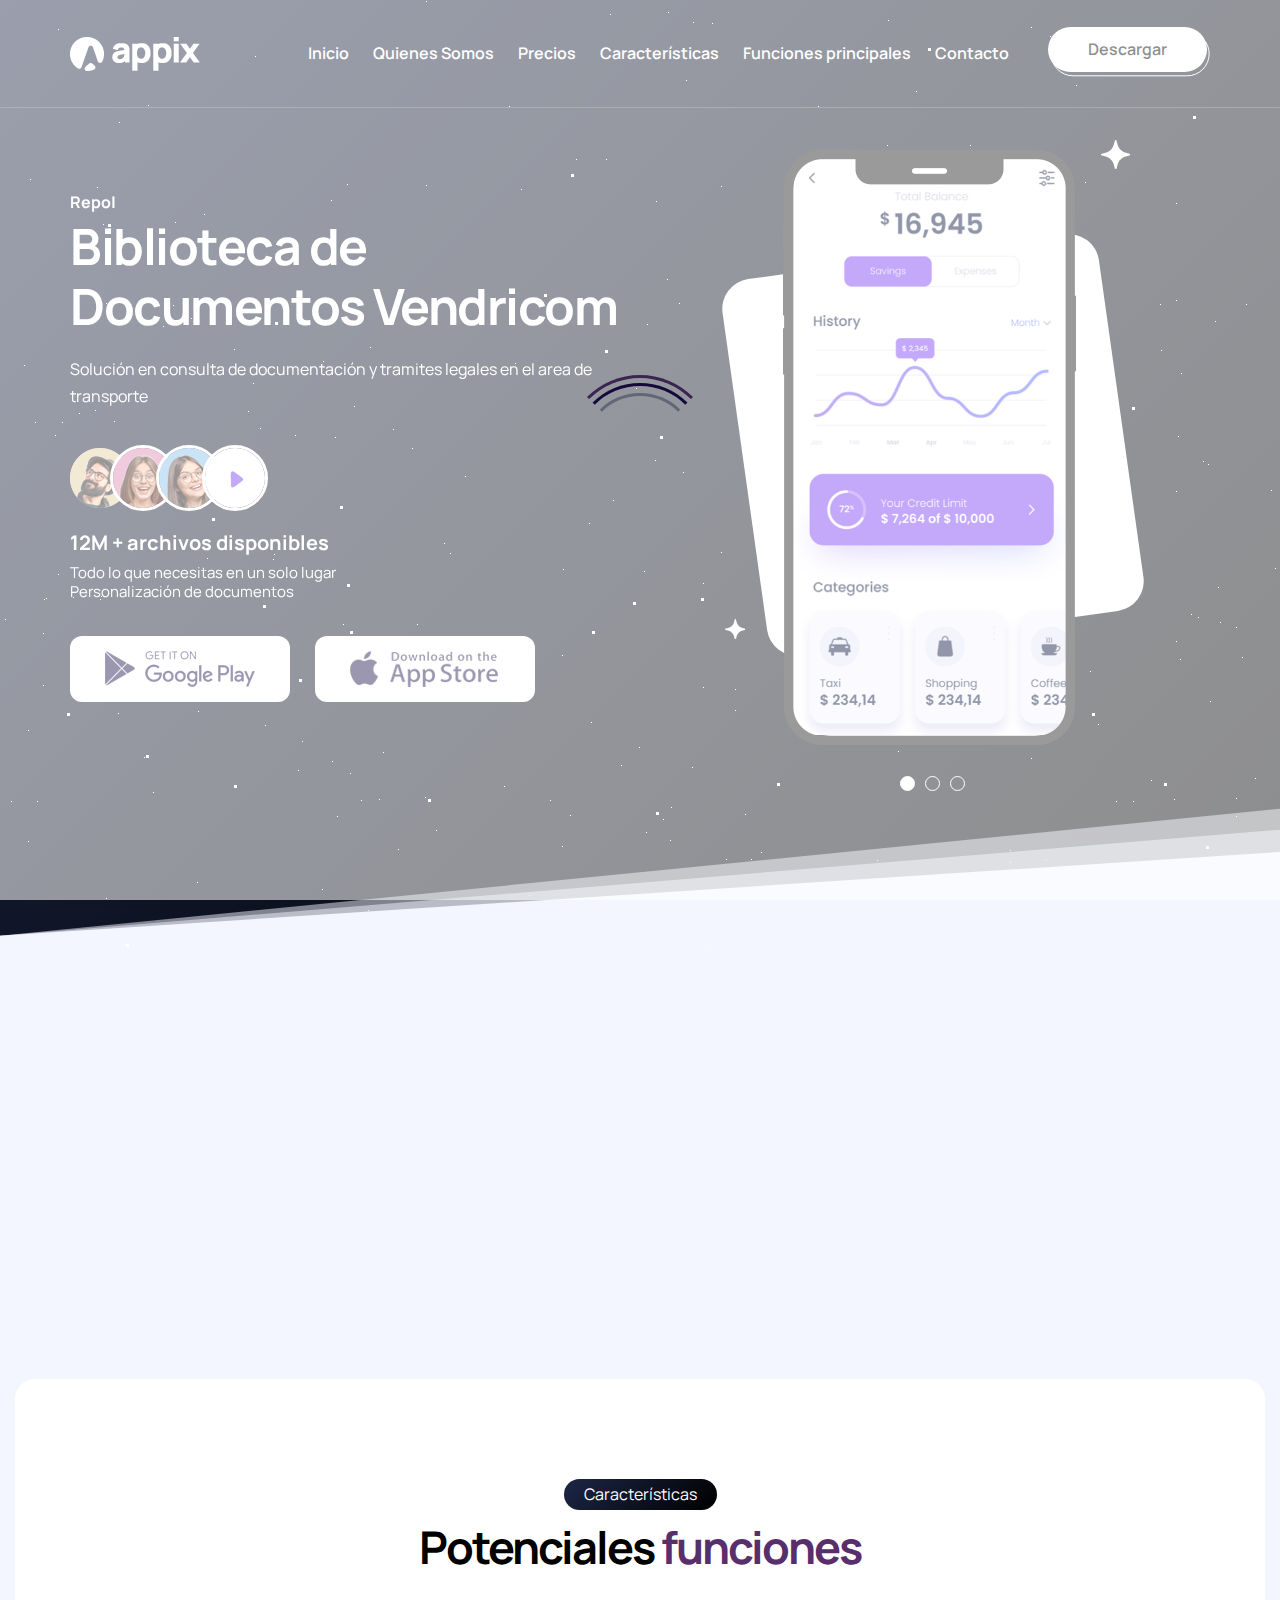
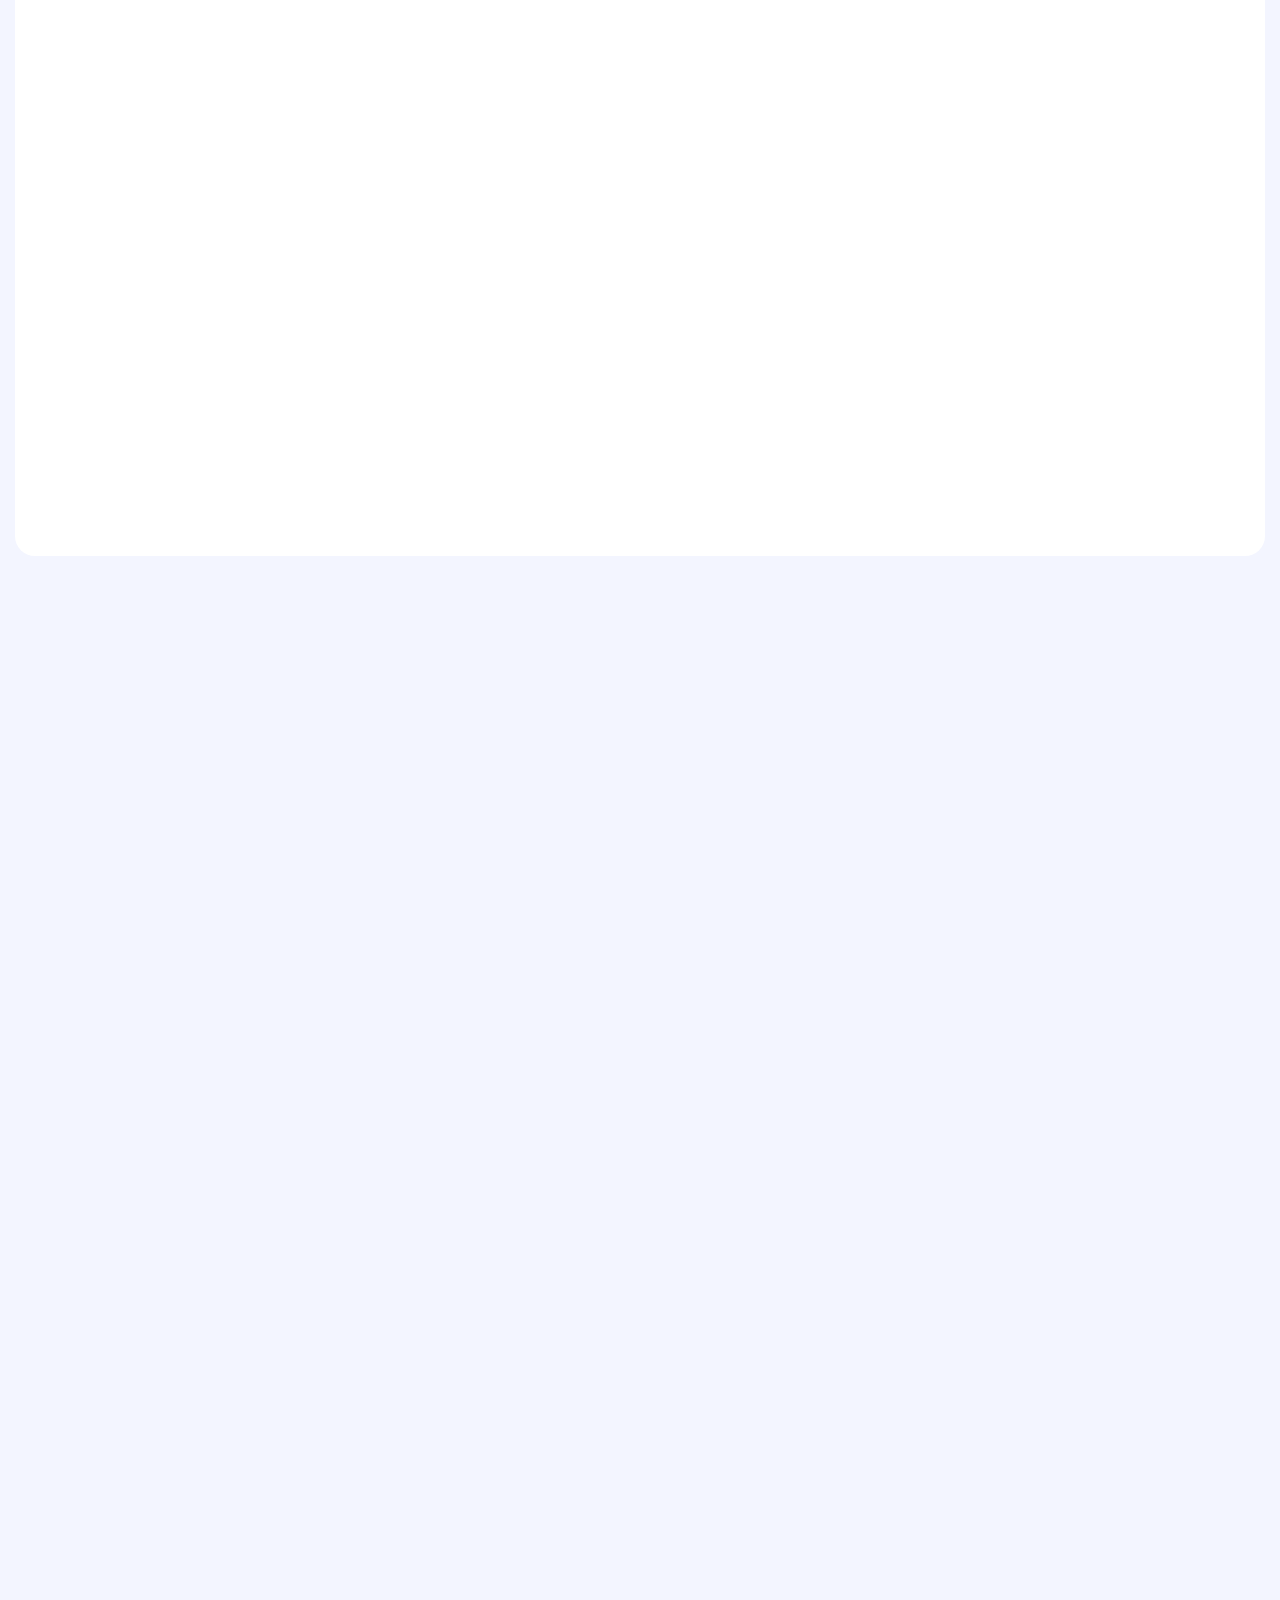
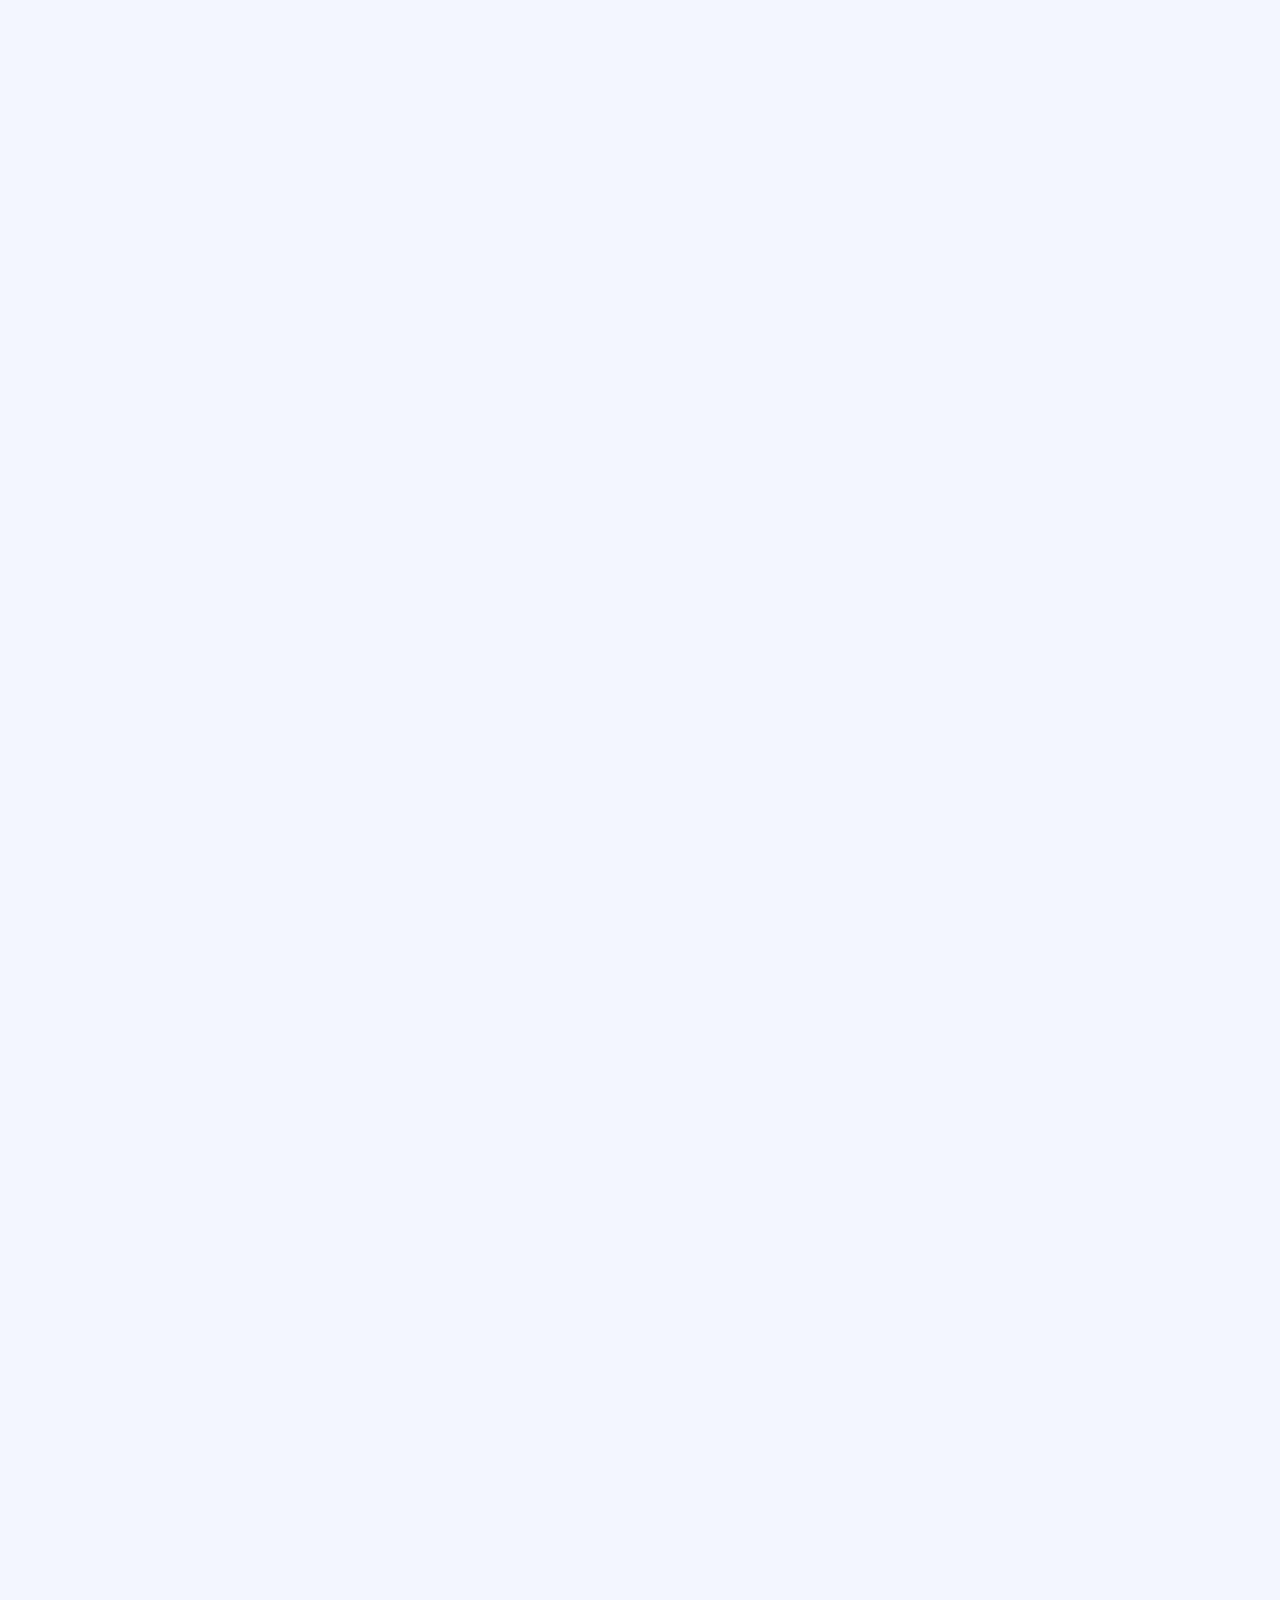
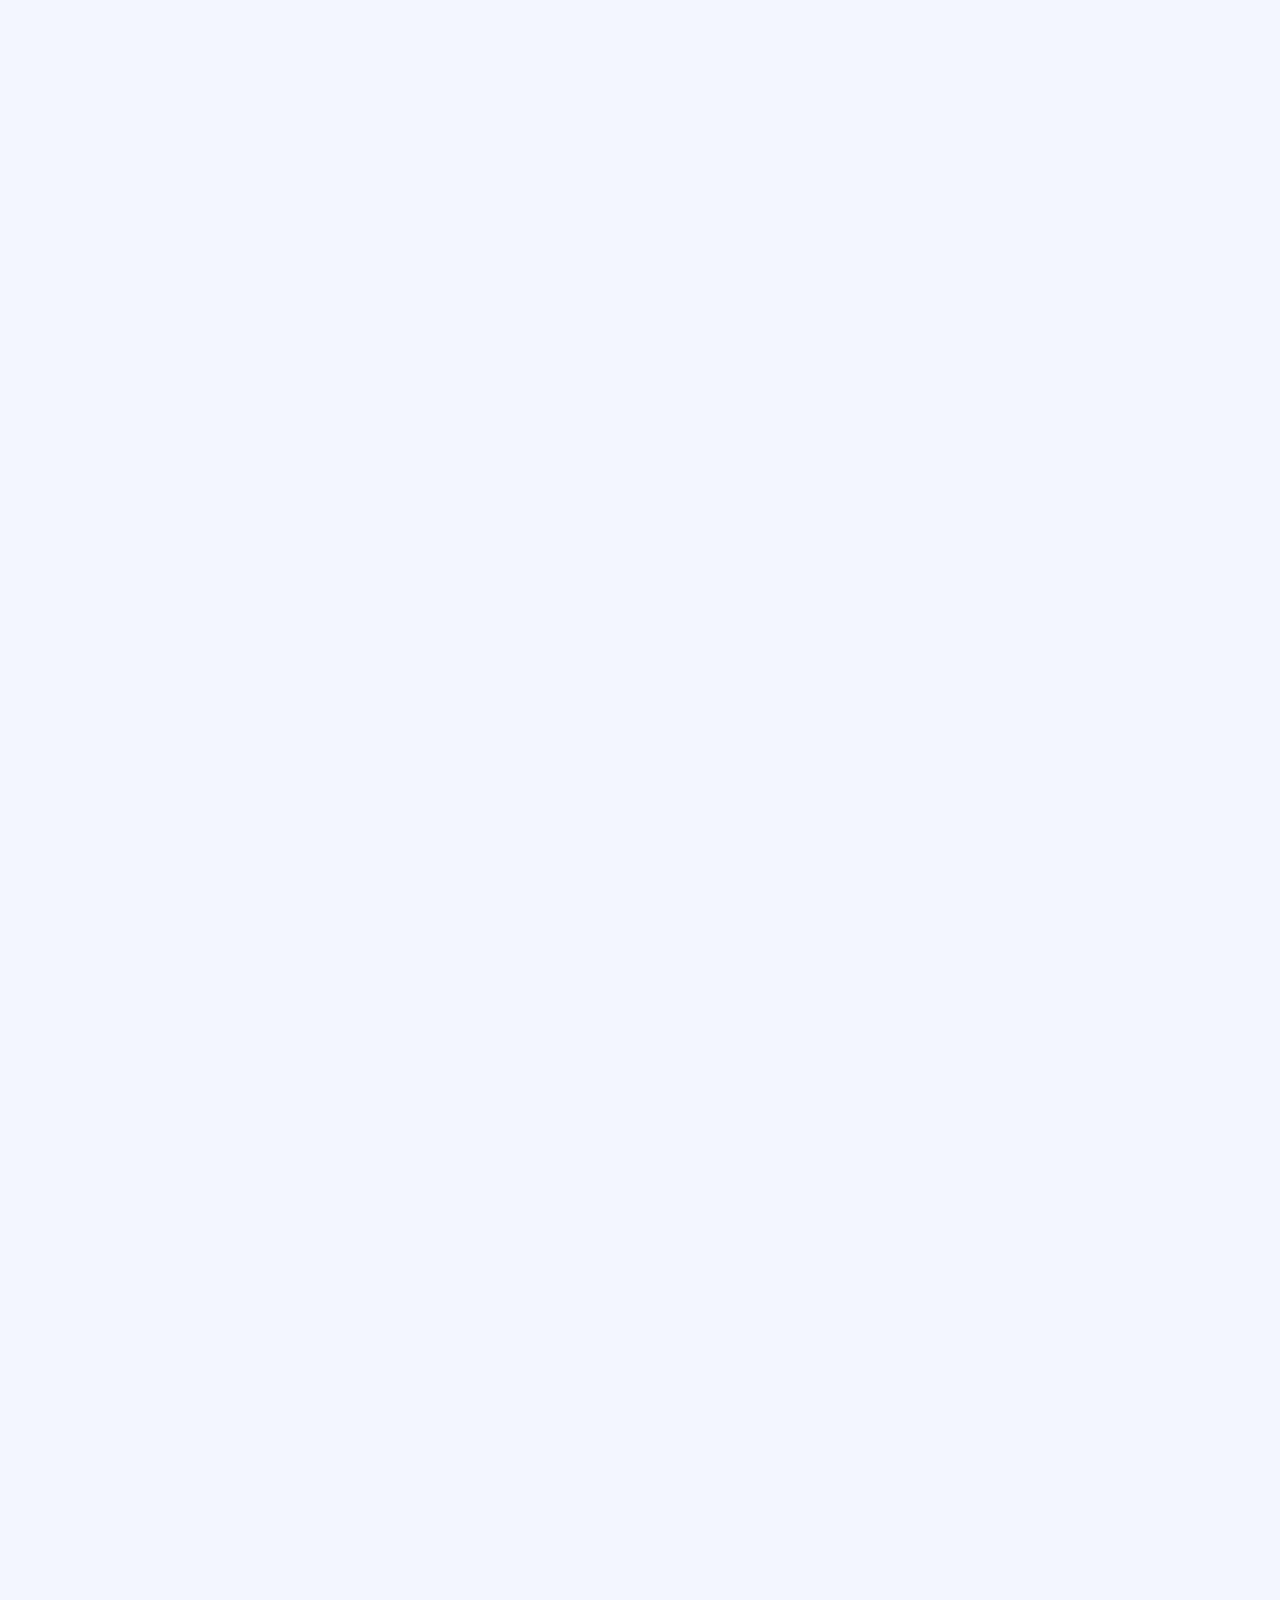
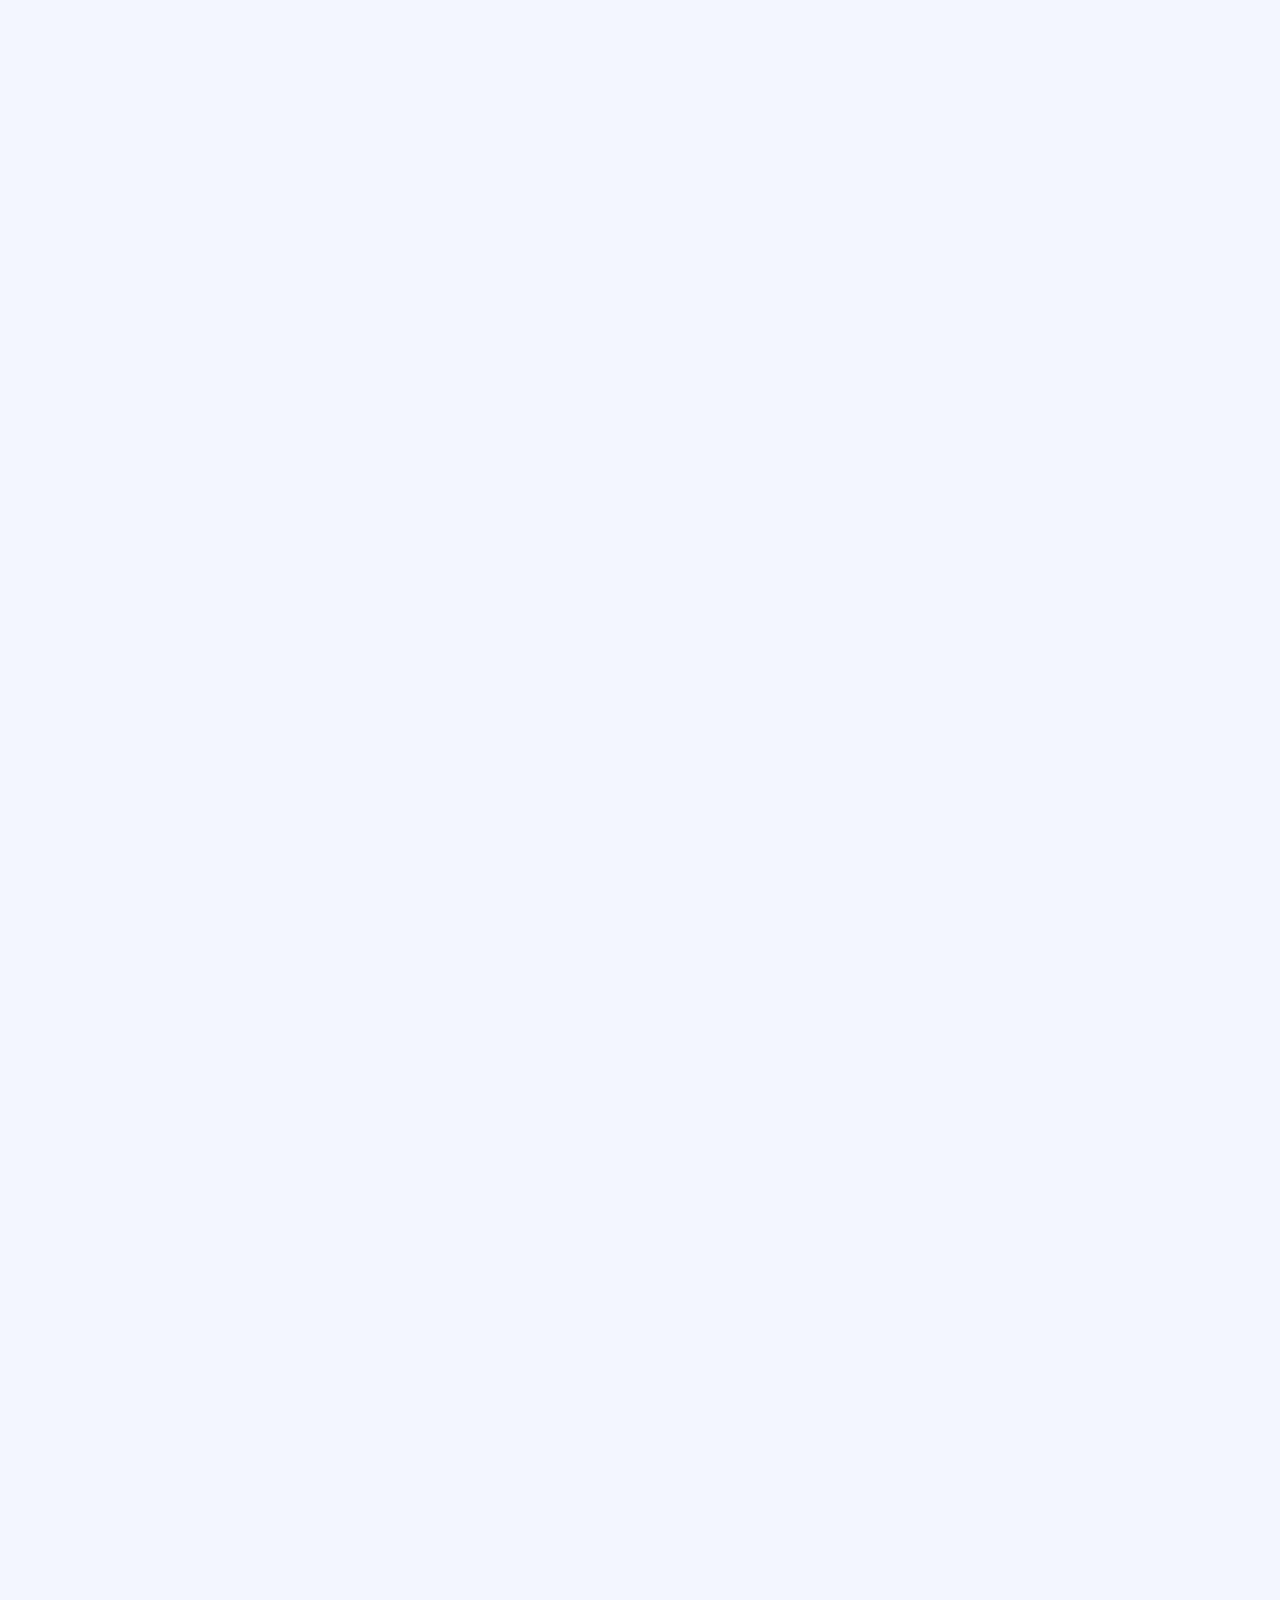
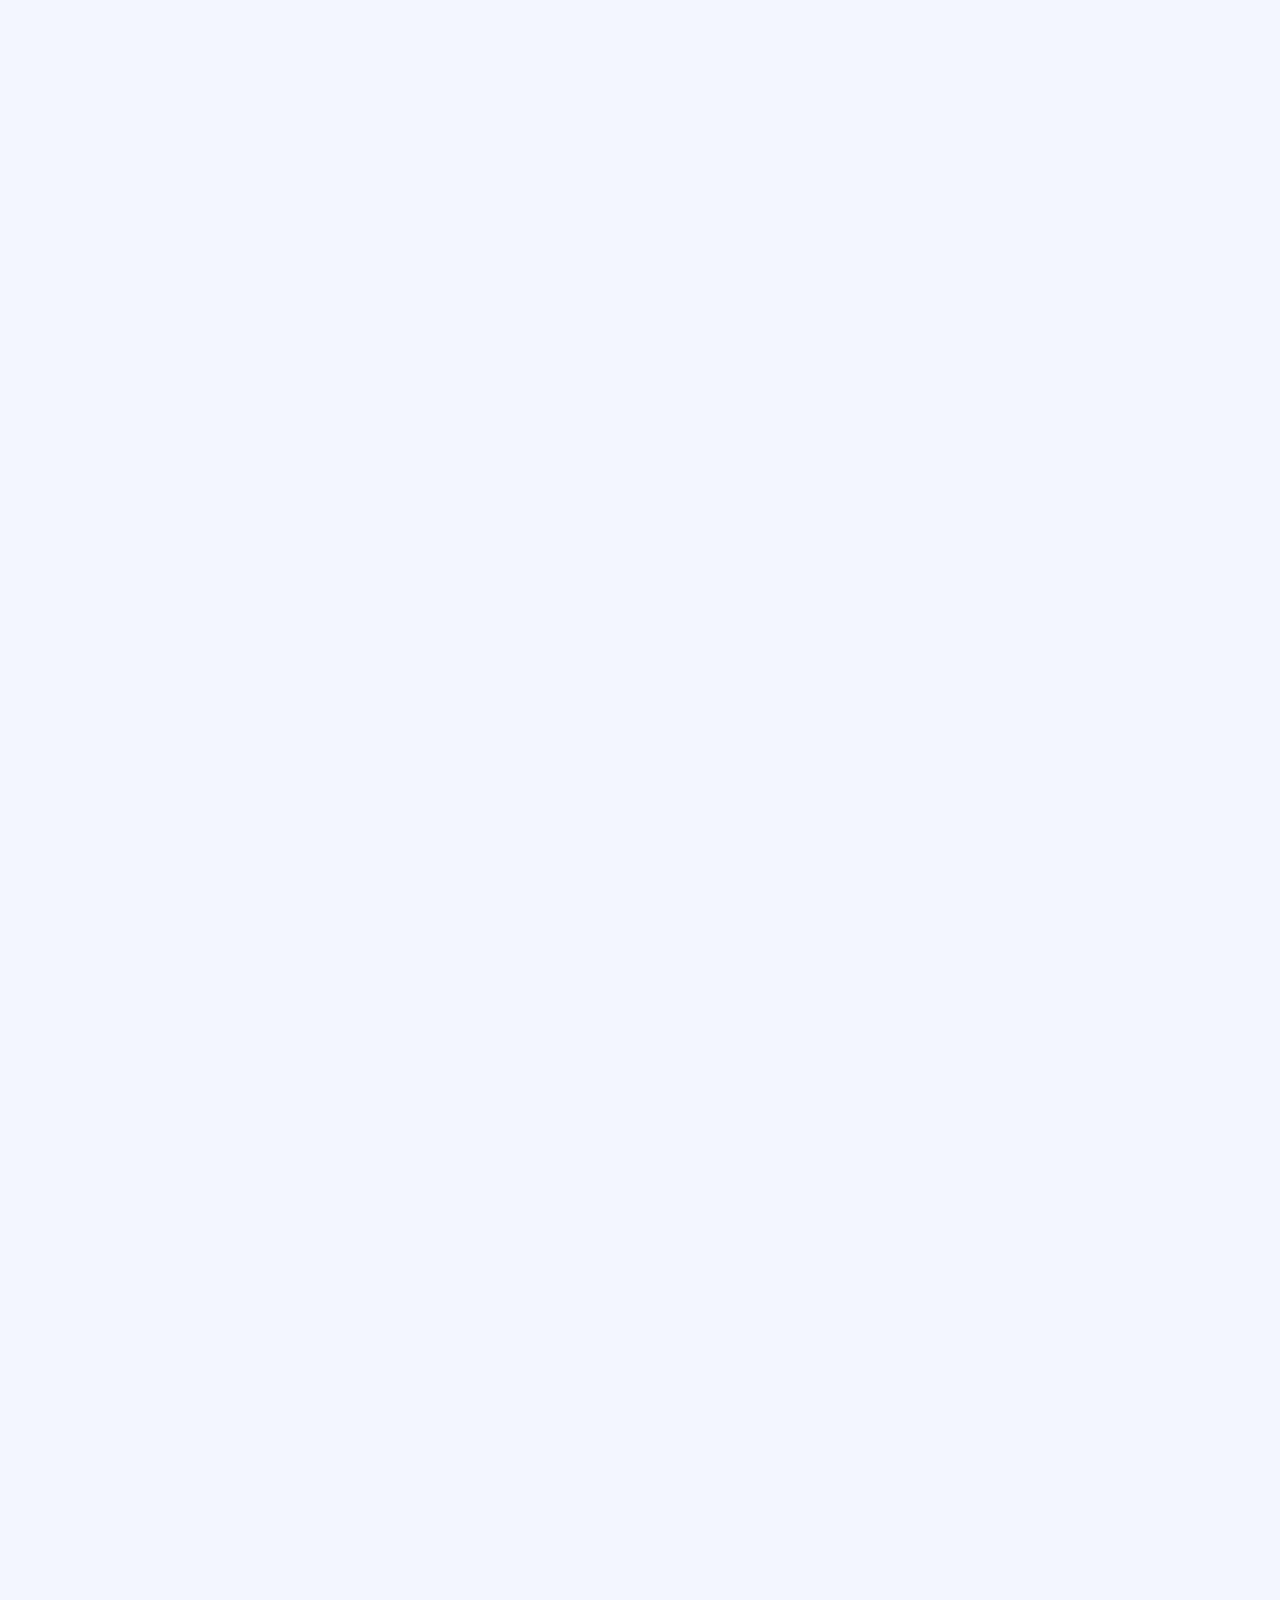
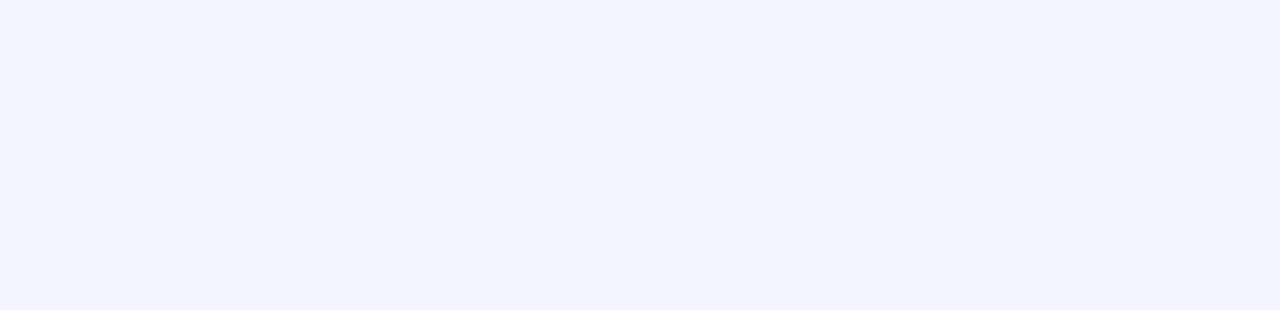
==== commit 121a71fd: "landing" ====
--- a/index.html
+++ b/index.html
@@ -6,7 +6,7 @@
   <meta charset="UTF-8">
   <meta http-equiv="X-UA-Compatible" content="IE=edge">
   <meta name="viewport" content="width=device-width, initial-scale=1.0">
-  <title>HTML</title>
+  <title>Vendricom</title>
 
   <!-- icofont-css-link -->
   <link rel="stylesheet" href="css/icofont.min.css">
@@ -21,7 +21,7 @@
   <!-- Responsive-Style-link -->
   <link rel="stylesheet" href="css/responsive.css">
   <!-- Star Background CSS -->
-  <link rel="stylesheet" href="css/style-star-background.css">      
+  <link rel="stylesheet" href="css/style-star-background.css">
   <!-- Favicon -->
   <link rel="shortcut icon" href="images/favicon.png" type="image/x-icon">
 
@@ -55,70 +55,43 @@
 
         <div class="collapse navbar-collapse" id="navbarSupportedContent">
           <ul class="navbar-nav ml-auto">
-
-            <!-- secondery menu start -->
-            <li class="nav-item has_dropdown">
-              <a class="nav-link" href="index.html#">Home</a>
-              <span class="drp_btn"><i class="icofont-rounded-down"></i></span>
-              <div class="sub_menu">
-                <ul>
-                  <li><a href="../01-App-Landing-Page-Defoult/index.html">Home 1 </a></li>
-                  <li><a href="../02-App-Landing-Page-Center-Hero/index.html"> Home 2 </a></li>
-                  <li><a href="../03-App-Landing-Page-Static-Hero/index.html">Home 3</a></li>
-                  <li><a href="../04-App-Landing-Page-Static-Hero-Center/index.html">Home 4</a></li>
-                  <li><a href="../05-App-Landing-Page-QR-Code-Hero/index.html">Home 5</a></li>
-                  <li><a href="../06-App-Landing-Page-Video-Hero/index.html">Home 6</a></li>
-                  <li><a href="index.html">Home 7</a></li>
-                  <li><a href="../08-App-Landing-Page-Slider-Hero-Green/index.html">Home 8</a></li>
-                  <li><a href="../09-App-Landing-Page-Slider-Hero-Light-Green/index.html">Home 9</a></li>
-                  <li><a href="../10-App-Landing-Page-Static-Hero-Center-Light-Orange-Hero/index.html">Home 10</a></li>
-                  <li><a href="../11-App-Landing-Page-Static-Hero-Center-Blue/index.html">Home 11</a></li>
-                  <li><a href="../12-App-Landing-Page-Center-Hero-Orange-Gradient/index.html">Home 12</a></li>
-                  <li><a href="../13-App-Landing-Page-Slider-Hero-Circle-Animated-bg/index.html">Home 13</a></li>
-                  <li><a href="../14-App-Landing-Page-QR-Code-Dark-Hero/index.html">Home 14</a></li>
-                  
-                </ul>
-              </div>
+            <!-- Home Menu -->
+            <li class="nav-item">
+              <a class="nav-link" href="index.html">Inicio</a>
             </li>
-            <!-- secondery menu end -->
-            
+
+            <!-- About Us -->
             <li class="nav-item">
-              <a class="nav-link" href="about.html">About us</a>
+              <a class="nav-link" href="#about">Quienes Somos</a>
             </li>
-            <!-- secondery menu start -->
-            <li class="nav-item has_dropdown">
-              <a class="nav-link" href="index.html#">Pages</a>
-              <span class="drp_btn"><i class="icofont-rounded-down"></i></span>
-              <div class="sub_menu">
-                <ul>
-                  <li><a href="blog-list.html">Blog List</a></li>
-                  <li><a href="blog-detail.html">Single Blog</a></li>
-                  <li><a href="sign-in.html">Sign In</a></li>
-                  <li><a href="sign-up.html">Sign Up</a></li>
-                </ul>
-              </div>
+
+            <!-- Pricing -->
+            <li class="nav-item">
+              <a class="nav-link" href="#precios">Precios</a>
             </li>
-            <!-- secondery menu end -->
-
+
+            <!-- Features -->
             <li class="nav-item">
-              <a class="nav-link" href="pricing.html">Pricing</a>
+              <a class="nav-link" href="#feature">Características</a>
             </li>
             <li class="nav-item">
-              <a class="nav-link" href="reviews.html">Reviews</a>
+              <a class="nav-link" href="#services">Funciones principales</a>
             </li>
+
+            <!-- Contact -->
             <li class="nav-item">
-              <a class="nav-link" href="blog-list.html">Blog</a>
+              <a class="nav-link" href="#contact">Contacto</a>
             </li>
-            <li class="nav-item">
-              <a class="nav-link" href="contact.html">Contact</a>
-            </li>
+
+            <!-- Download Button -->
             <li class="nav-item">
               <div class="btn_block">
-                <a class="nav-link dark_btn" href="contact.html">Download</a>
+                <a class="nav-link dark_btn" href="#">Descargar</a>
                 <div class="btn_bottom"></div>
               </div>
             </li>
           </ul>
+
         </div>
       </nav>
       <!-- navigation end -->
@@ -129,8 +102,8 @@
   <!-- Banner-Section-Start -->
   <section class="banner_section white_text">
     <div class="star-bg">
-        <div id='stars'></div>
-        <div id='stars3'></div>
+      <div id='stars'></div>
+      <div id='stars3'></div>
     </div>
     <!-- container start -->
     <div class="container">
@@ -146,12 +119,10 @@
               </span>
             </div>
             <!-- h1 -->
-            <h1>Lead generation <span>mobile
-                app landing page</span></h1>
+            <h1>Biblioteca de Documentos <span>Vendricom</span></h1>
             <!-- p -->
             <p>
-              Lorem Ipsum is simply dummy text of the printing 
-              indus orem Ipsum has been the industrys.
+              Solución en consulta de documentación y tramites legales en el area de transporte
             </p>
           </div>
 
@@ -163,11 +134,12 @@
               <li><img src="images/banavt3.png" alt="image"></li>
               <li>
                 <a href="index.html#" class="popup-youtube play-button"
-                  data-url="https://www.youtube.com/embed/tgbNymZ7vqY?autoplay=1&mute=1" data-toggle="modal" data-target="#myModal" title="XJj2PbenIsU"><img src="images/play.png" alt="img"></a>
+                  data-url="https://www.youtube.com/embed/tgbNymZ7vqY?autoplay=1&mute=1" data-toggle="modal"
+                  data-target="#myModal" title="XJj2PbenIsU"><img src="images/play.png" alt="img"></a>
               </li>
             </ul>
-            <h3>12M + Active users</h3>
-            <p>The best application to manage your <br> customer worldwide</p>
+            <h3>12M + archivos disponibles</h3>
+            <p>Todo lo que necesitas en un solo lugar <br> Personalización de documentos</p>
           </div>
 
           <!-- app buttons -->
@@ -186,7 +158,7 @@
         </div>
 
         <!-- banner slides start -->
-        <div class="col-lg-6 col-md-12" >
+        <div class="col-lg-6 col-md-12">
           <div class="banner_slider">
             <div class="left_icon">
               <img src="images/smallStar.png" alt="image">
@@ -227,127 +199,129 @@
   <!-- Banner-Section-end -->
 
   <!-- Our Client -->
-    <section class="row_am our_client">
+  <section class="row_am our_client">
+    <div class="container">
+      <div class="section_title" data-aos="fade-up" data-aos-duration="1500">
+        <h2>
+          <span>Entidades </span>
+          asociadas
+        </h2>
+      </div>
+      <!-- Our Client List -->
+      <ul class="client_list">
+        <li>
+          <div class="client_logo" data-aos="fade-up" data-aos-duration="1500">
+            <img src="images/paypal.png" alt="image">
+          </div>
+        </li>
+        <li>
+          <div class="client_logo" data-aos="fade-up" data-aos-duration="1500">
+            <img src="images/spoty.png" alt="image">
+          </div>
+        </li>
+        <li>
+          <div class="client_logo" data-aos="fade-up" data-aos-duration="1500">
+            <img src="images/shopboat.png" alt="image">
+          </div>
+        </li>
+        <li>
+          <div class="client_logo" data-aos="fade-up" data-aos-duration="1500">
+            <img src="images/slack.png" alt="image">
+          </div>
+        </li>
+        <li>
+          <div class="client_logo" data-aos="fade-up" data-aos-duration="1500">
+            <img src="images/envato.png" alt="image">
+          </div>
+        </li>
+        <li>
+          <div class="client_logo" data-aos="fade-up" data-aos-duration="1500">
+            <img src="images/jquery.png" alt="image">
+          </div>
+        </li>
+        <li>
+          <div class="client_logo" data-aos="fade-up" data-aos-duration="1500">
+            <img src="images/woocommerce.png" alt="image">
+          </div>
+        </li>
+        <li>
+          <div class="client_logo" data-aos="fade-up" data-aos-duration="1500">
+            <img src="images/themeforest.png" alt="image">
+          </div>
+        </li>
+      </ul>
+    </div>
+  </section>
+
+  <!-- Key Feature Section Start -->
+  <section class="key_feature_section row_am" id="feature">
+    <div class="key_innner">
+      <div class="container">
+
+        <div class="section_title">
+          <span class="title_badge">Características</span>
+          <h2>Potenciales <span> funciones </span> </h2>
+        </div>
+        <div id="feature_slider" class="owl-carousel owl-theme" data-aos="fade-up" data-aos-duration="1500">
+          <div class="item">
+            <div class="feature_box">
+              <h3>Busquedas avanzadas</h3>
+              <!-- <p>Lorem Ipsum is simply dummy
+                  text of the printing and typtting industry lorem Ipsum has.</p> -->
+              <div class="img">
+                <img src="images/keyftr1.png" alt="image">
+              </div>
+            </div>
+          </div>
+          <div class="item">
+            <div class="feature_box">
+              <h3>Chat de soporte</h3>
+              <!-- <p>Lorem Ipsum is simply dummy
+                  text of the printing and typtting industry lorem Ipsum has.</p> -->
+              <div class="img">
+                <img src="images/keyftr2.png" alt="image">
+              </div>
+            </div>
+          </div>
+          <div class="item">
+            <div class="feature_box">
+              <h3>Diversidad de documentos</h3>
+              <!-- <p>Lorem Ipsum is simply dummy
+                  text of the printing and typtting industry lorem Ipsum has.</p> -->
+              <div class="img">
+                <img src="images/keyftr3.png" alt="image">
+              </div>
+            </div>
+          </div>
+          <div class="item">
+            <div class="feature_box">
+              <h3>Solicitudes personalizadas</h3>
+              <!-- <p>Lorem Ipsum is simply dummy
+                  text of the printing and typtting industry lorem Ipsum has.</p> -->
+              <div class="img">
+                <img src="images/keyftr1.png" alt="image">
+              </div>
+            </div>
+          </div>
+        </div>
+      </div>
+    </div>
+  </section>
+  <!-- Key Feature Section End -->
+
+  <!-- Page Wraper -->
+  <div class="page_wrapper">
+
+    <!-- About Us Start-->
+    <section class="about_section row_am" id="about">
       <div class="container">
         <div class="section_title" data-aos="fade-up" data-aos-duration="1500">
-          <h2>
-            <span>3500+ companies</span>
-            using our applicaion
-          </h2>
-        </div>
-        <!-- Our Client List -->
-        <ul class="client_list">
-          <li>
-            <div class="client_logo" data-aos="fade-up" data-aos-duration="1500">
-              <img src="images/paypal.png" alt="image">
-            </div>
-          </li>
-          <li>
-            <div class="client_logo" data-aos="fade-up" data-aos-duration="1500">
-              <img src="images/spoty.png" alt="image">
-            </div>
-          </li>
-          <li>
-            <div class="client_logo" data-aos="fade-up" data-aos-duration="1500">
-              <img src="images/shopboat.png" alt="image">
-            </div>
-          </li>
-          <li>
-            <div class="client_logo" data-aos="fade-up" data-aos-duration="1500">
-              <img src="images/slack.png" alt="image">
-            </div>
-          </li>
-          <li>
-            <div class="client_logo" data-aos="fade-up" data-aos-duration="1500">
-              <img src="images/envato.png" alt="image">
-            </div>
-          </li>
-          <li>
-            <div class="client_logo" data-aos="fade-up" data-aos-duration="1500">
-              <img src="images/jquery.png" alt="image">
-            </div>
-          </li>
-          <li>
-            <div class="client_logo" data-aos="fade-up" data-aos-duration="1500">
-              <img src="images/woocommerce.png" alt="image">
-            </div>
-          </li>
-          <li>
-            <div class="client_logo" data-aos="fade-up" data-aos-duration="1500">
-              <img src="images/themeforest.png" alt="image">
-            </div>
-          </li>
-        </ul>
-      </div>
-    </section>
-
-  <!-- Key Feature Section Start -->
-    <section class="key_feature_section row_am">
-      <div class="key_innner">
-        <div class="container">
-
-          <div class="section_title" >
-            <span class="title_badge">Key Feature</span>
-            <h2>Powerful <span> features </span> </h2>
-          </div>
-          <div id="feature_slider" class="owl-carousel owl-theme" data-aos="fade-up" data-aos-duration="1500">
-            <div class="item">
-              <div class="feature_box">
-                <h3>Custom analytics</h3>
-                <p>Lorem Ipsum is simply dummy
-                  text of the printing and typtting industry lorem Ipsum has.</p>
-                <div class="img">
-                  <img src="images/keyftr1.png" alt="image">
-                </div>
-              </div>
-            </div>
-            <div class="item">
-              <div class="feature_box">
-                <h3>Team management</h3>
-                <p>Lorem Ipsum is simply dummy
-                  text of the printing and typtting industry lorem Ipsum has.</p>
-                <div class="img">
-                  <img src="images/keyftr2.png" alt="image">
-                </div>
-              </div>
-            </div>
-            <div class="item">
-              <div class="feature_box">
-                <h3>Connect multiple apps</h3>
-                <p>Lorem Ipsum is simply dummy
-                  text of the printing and typtting industry lorem Ipsum has.</p>
-                <div class="img">
-                  <img src="images/keyftr3.png" alt="image">
-                </div>
-              </div>
-            </div>
-            <div class="item">
-              <div class="feature_box">
-                <h3>Custom analytics</h3>
-                <p>Lorem Ipsum is simply dummy
-                  text of the printing and typtting industry lorem Ipsum has.</p>
-                <div class="img">
-                  <img src="images/keyftr1.png" alt="image">
-                </div>
-              </div>
-            </div>
-          </div>
-        </div>
-      </div>
-    </section>
-    <!-- Key Feature Section End -->
-
-  <!-- Page Wraper -->
-  <div class="page_wrapper">
-
-    <!-- About Us Start-->
-    <section class="about_section row_am">
-      <div class="container">
-        <div class="section_title" data-aos="fade-up" data-aos-duration="1500">
-          <span class="title_badge mb-1">About us</span>
-          <h2>Application with the best <img src="images/mobileicon.png" alt="image"> user <br>
-            interface convert <span><img src="images/usericon.png" alt="image"> visitor</span> into <span><img
-                src="images/magnet.png" alt="image"> leads</span></h2>
+          <span class="title_badge mb-1">Sobre nosotros</span>
+          <h2>Somos VENDRICOM su <img src="images/mobileicon.png" alt="image"> aliado <br>
+            en documentos y gestión de tramites <span><img src="images/usericon.png" alt="image"> legales en el
+              sector</span> <span>
+              <!-- <img
+                src="images/magnet.png" alt="image">  -->transporte</span></h2>
         </div>
         <div class="row">
           <div class="col-lg-4 col-md-6">
@@ -355,25 +329,25 @@
               <li data-aos="fade-up" data-aos-duration="1500">
                 <div class="text">
                   <p><span class="counter-value" data-count="17">0</span><span>M+</span></p>
-                  <p>Download</p>
+                  <p>Descargas</p>
                 </div>
               </li>
               <li data-aos="fade-up" data-aos-duration="1500">
                 <div class="text">
                   <p><span class="counter-value" data-count="2300">1500</span><span>+</span></p>
-                  <p>Reviews</p>
+                  <p>Comentarios</p>
                 </div>
               </li>
               <li data-aos="fade-up" data-aos-duration="1500">
                 <div class="text">
                   <p><span class="counter-value" data-count="150">0</span><span>+</span></p>
-                  <p>Countries</p>
+                  <p>Empresas</p>
                 </div>
               </li>
               <li data-aos="fade-up" data-aos-duration="1500">
                 <div class="text">
                   <p><span class="counter-value" data-count="08">0 </span><span>M+</span></p>
-                  <p>Followers</p>
+                  <p>Clientes</p>
                 </div>
               </li>
             </ul>
@@ -384,21 +358,25 @@
             </div>
           </div>
           <div class="col-lg-4">
-            <p data-aos="fade-up" data-aos-duration="1500">Lorem Ipsum is simply dummy text of the printing and
-              typesetting industry lorem Ipsum has been the
-              industrys standard dummy text ever since the when an unknown
-              printer took a galley of type and scrambled
-              it to make a type specimen book.</p>
-            <div class="video_block" data-aos="fade-up" data-aos-duration="1500">
+            <p data-aos="fade-up" data-aos-duration="1500">Vendricom es una plataforma especializada en la gestión y
+              almacenamiento de documentos empresariales. Actúa como una biblioteca digital donde las organizaciones
+              pueden centralizar y acceder a sus documentos de manera eficiente. Vendricom permite a las
+              empresas gestionar contratos, facturas, manuales, políticas y otros tipos de documentación crítica,
+              facilitando la colaboración y el cumplimiento normativo al ofrecer acceso seguro y controlado a la
+              información. La plataforma está diseñada para mejorar la eficiencia en la gestión documental, minimizando
+              el riesgo de pérdida de información y garantizando el fácil acceso a los documentos desde cualquier lugar.
+            </p>
+            <!-- <div class="video_block" data-aos="fade-up" data-aos-duration="1500">
               <img class="thumbnil" src="images/applicationvideothumb.png" alt="image">
               <div class="playBtn">
                 <a href="index.html#" class="popup-youtube play-button play_icon"
-                  data-url="https://www.youtube.com/embed/tgbNymZ7vqY?autoplay=1&mute=1" data-toggle="modal" data-target="#myModal" title="XJj2PbenIsU"><img src="images/play_white.svg" alt="img"></a>
+                  data-url="https://www.youtube.com/embed/tgbNymZ7vqY?autoplay=1&mute=1" data-toggle="modal"
+                  data-target="#myModal" title="XJj2PbenIsU"><img src="images/play_white.svg" alt="img"></a>
                 <img class="spin_text" src="images/playvideotext.png" alt="image">
               </div>
-            </div>
+            </div> -->
             <div class="btn_block" data-aos="fade-up" data-aos-duration="1500">
-              <a href="contact.html" class="btn puprple_btn ml-0">START FREE TRIAL</a>
+              <a href="#" class="btn puprple_btn ml-0">Registrate GRATIS</a>
               <div class="btn_bottom"></div>
             </div>
           </div>
@@ -410,91 +388,85 @@
     <!-- Text List flow Section Start -->
     <div class="text_list_section row_am" data-aos="fade-in" data-aos-duration="1500">
       <div class="container">
-        <span class="title_badge down_fix">Why choose our app</span>
+        <span class="title_badge down_fix">¿Por qué elejir nuestra aplicación?</span>
       </div>
       <div class="slider_block">
         <div class="owl-carousel owl-theme" id="text_list_flow">
           <div class="item">
             <div class="text_block">
-              <span>Multiple campaigns </span>
+              <span>Multiples campañas </span>
               <span class="mark_star">•</span>
             </div>
           </div>
           <div class="item">
             <div class="text_block">
-              <span>User friendly</span>
+              <span>Uso amigable</span>
               <span class="mark_star">•</span>
             </div>
           </div>
           <div class="item">
             <div class="text_block">
-              <span>Advanced analytics </span>
+              <span>Analiticas avanzadas </span>
               <span class="mark_star">•</span>
             </div>
           </div>
           <div class="item">
             <div class="text_block">
-              <span> Task management</span>
+              <span> Gestión de tareas</span>
               <span class="mark_star">•</span>
             </div>
           </div>
           <div class="item">
             <div class="text_block">
-              <span> Event Scheduler</span>
+              <span> Boletines informativos</span>
               <span class="mark_star">•</span>
             </div>
           </div>
           <div class="item">
             <div class="text_block">
-              <span> Group Video Calls</span>
+              <span> Chat de soporte</span>
               <span class="mark_star">•</span>
             </div>
           </div>
           <div class="item">
             <div class="text_block">
-              <span>Live Chat</span>
-              <span class="mark_star">•</span>
-            </div>
-          </div>
-          <div class="item">
-            <div class="text_block">
-              <span>Activity Streem</span>
-              <span class="mark_star">•</span>
-            </div>
-          </div>
+              <span>Atención personalizada</span>
+              <span class="mark_star">•</span>
+            </div>
+          </div>
+
         </div>
       </div>
     </div>
     <!-- Text List flow Section End -->
 
     <!-- Service Section Start -->
-    <section class="row_am service_section">
+    <section class="row_am service_section" id="services">
       <div class="container">
         <div class="section_title" data-aos="fade-up" data-aos-duration="1500">
-          <span class="title_badge mb-1">Services</span>
-          <h2>Premium <span>services</span> of <br>
-            our application</h2>
+          <span class="title_badge mb-1">Servicios</span>
+          <h2>Premium <span>servicios</span> de <br>
+            nuestra plataforma</h2>
         </div>
         <div class="row service_blocks">
           <div class="col-md-6">
             <div class="service_text" data-aos="fade-up" data-aos-duration="1500">
               <div class="service_badge"><i class="icofont-tasks-alt"></i>
-                <span>Task Manage</span>
-              </div>
-              <h2><span>Task creation</span> & manage <br>
-                lorem ipsum dollar</h2>
-              <p>Lorem Ipsum is simply dummy text of the printing and typtting
-                industry lorem Ipsum has been the
-                industrys standard dummy text ever since.</p>
+                <span>Documentos</span>
+              </div>
+              <h2><span>Acceso </span>y Visualización <br>
+                de Documentos</h2>
+              <p>Como cliente, puedes acceder y visualizar documentos debidamente organizados por repositorios y temas
+                que puedan interesarles para su gestión.</p>
               <ul class="listing_block">
                 <li>
                   <div class="icon">
                     <span><i class="icofont-ui-check"></i></span>
                   </div>
                   <div class="text">
-                    <h3>Automate all task</h3>
-                    <p>Lorem Ipsum is simply dummy text of the printing and
-                      setting industry.</p>
+                    <h3>Repositorios de documentos actualizados</h3>
+                    <!--  <p>Lorem Ipsum is simply dummy text of the printing and
+                      setting industry.</p> -->
                   </div>
                 </li>
                 <li>
@@ -502,14 +474,34 @@
                     <span><i class="icofont-ui-check"></i></span>
                   </div>
                   <div class="text">
-                    <h3>Get notify lorem</h3>
-                    <p>Dummy text of the printing and typesetting industry
-                      lorem Ipsum has been the.</p>
+                    <h3>Temas según el repositorio</h3>
+                    <!--  <p>Dummy text of the printing and typesetting industry
+                      lorem Ipsum has been the.</p> -->
+                  </div>
+                </li>
+                <li>
+                  <div class="icon">
+                    <span><i class="icofont-ui-check"></i></span>
+                  </div>
+                  <div class="text">
+                    <h3>Documentos por años</h3>
+                    <!--  <p>Dummy text of the printing and typesetting industry
+                      lorem Ipsum has been the.</p> -->
+                  </div>
+                </li>
+                <li>
+                  <div class="icon">
+                    <span><i class="icofont-ui-check"></i></span>
+                  </div>
+                  <div class="text">
+                    <h3>Normativas, jurisprudencias, modelos, boletines y más</h3>
+                    <!--  <p>Dummy text of the printing and typesetting industry
+                      lorem Ipsum has been the.</p> -->
                   </div>
                 </li>
               </ul>
               <div class="btn_block">
-                <a href="index.html#" class="btn puprple_btn ml-0">Start Free Trial</a>
+                <a href="index.html#" class="btn puprple_btn ml-0">Registrarse</a>
                 <div class="btn_bottom"></div>
               </div>
             </div>
@@ -530,20 +522,19 @@
           <div class="col-md-6">
             <div class="service_text right_side" data-aos="fade-up" data-aos-duration="1500">
               <div class="service_badge"><i class="icofont-ui-clock"></i>
-                <span>Schedule Meeting</span>
-              </div>
-              <h2><span>Manage project</span> and
-                track lorem</h2>
-              <p>Lorem Ipsum is simply dummy text of the printing and
-                typesetting industry lorem Ipsum has been the
-                industrys standard dummy.</p>
+                <span>Búsqueda Avanzada</span>
+              </div>
+              <h2><span>Busquedas predictivas </span> REPOSITORIO, TEMAS Y AÑO.
+              </h2>
+              <p> Puedes utilizar la función de búsqueda avanzada para localizar rápidamente documentos específicos
+                dentro de tu biblioteca digital.</p>
               <ul class="feature_list">
                 <li>
                   <div class="icon">
                     <span><i class="icofont-check-circled"></i></span>
                   </div>
                   <div class="text">
-                    <p>Lorem Ipsum is simply dummy text</p>
+                    <p>Busquedas avanzadas de Normativas, Boletines, Jurisprudencias</p>
                   </div>
                 </li>
                 <li>
@@ -551,7 +542,7 @@
                     <span><i class="icofont-check-circled"></i></span>
                   </div>
                   <div class="text">
-                    <p>The printing and typesetting industry lorem</p>
+                    <p>Compartir documentos</p>
                   </div>
                 </li>
                 <li>
@@ -559,12 +550,12 @@
                     <span><i class="icofont-check-circled"></i></span>
                   </div>
                   <div class="text">
-                    <p>Has been the industrys dummy</p>
+                    <p>Descargar documentos</p>
                   </div>
                 </li>
               </ul>
               <div class="btn_block">
-                <a href="index.html#" class="btn puprple_btn ml-0">Start Free Trial</a>
+                <a href="index.html#" class="btn puprple_btn ml-0">Descargar</a>
                 <div class="btn_bottom"></div>
               </div>
             </div>
@@ -584,19 +575,16 @@
         <div class="row service_blocks">
           <div class="col-md-6">
             <div class="service_text" data-aos="fade-up" data-aos-duration="1500">
-              <div class="service_badge"><i class="icofont-list"></i> <span>History</span></div>
-              <h2><span>Task creation</span> & manage
-                lorem ipsum dollar</h2>
-              <p>Lorem Ipsum is simply dummy text of the printing and typtting
-                industry lorem Ipsum has been the
-                industrys standard dummy text ever since.</p>
+              <div class="service_badge"><i class="icofont-list"></i> <span>Soporte</span></div>
+              <h2><span>Soporte y </span> Asistencia Técnica</h2>
+              <p>Conversa con nosotros y solicita tus requerimientos a traves de nuestro chat en linea.</p>
               <ul class="feature_list">
                 <li>
                   <div class="icon">
                     <span><i class="icofont-check-circled"></i></span>
                   </div>
                   <div class="text">
-                    <p>Lorem Ipsum is simply dummy text</p>
+                    <p>Solicitudes según repositorios</p>
                   </div>
                 </li>
                 <li>
@@ -604,7 +592,7 @@
                     <span><i class="icofont-check-circled"></i></span>
                   </div>
                   <div class="text">
-                    <p>The printing and typesetting industry lorem</p>
+                    <p>Solicitudes de documentos personalizados</p>
                   </div>
                 </li>
                 <li>
@@ -612,12 +600,12 @@
                     <span><i class="icofont-check-circled"></i></span>
                   </div>
                   <div class="text">
-                    <p>Has been the industrys dummy</p>
+                    <p>Atención personalizada</p>
                   </div>
                 </li>
               </ul>
               <div class="btn_block">
-                <a href="index.html#" class="btn puprple_btn ml-0">Start Free Trial</a>
+                <a href="index.html#" class="btn puprple_btn ml-0">Descarga nuestra aplicación</a>
                 <div class="btn_bottom"></div>
               </div>
             </div>
@@ -643,8 +631,8 @@
       <div class="how_it_inner" data-aos="fade-in" data-aos-duration="1500">
         <div class="container">
           <div class="section_title" data-aos="fade-up" data-aos-duration="1500">
-            <span class="title_badge">Quick & easy</span>
-            <h2>How it works in 3 steps</h2>
+            <span class="title_badge">Rápido y fácil</span>
+            <h2>Como funciona en 3 pasos</h2>
           </div>
           <div class="row">
             <div class="col-md-4">
@@ -654,14 +642,13 @@
                     <img src="images/howstep1.png" alt="image">
                   </div>
                   <div class="text">
-                    <h3>Download app</h3>
+                    <h3>Descarga nuestra app</h3>
                     <ul class="social">
                       <li><a href="index.html#"><i class="icofont-brand-android-robot"></i></a></li>
                       <li><a href="index.html#"><i class="icofont-brand-apple"></i></a></li>
                       <li><a href="index.html#"><i class="icofont-brand-windows"></i></a></li>
                     </ul>
-                    <p>Download App. It will work for <br> Android, Mac &
-                      Windows</p>
+                    <p>Ingresa a la tienda de play store de google <br> y descarga Vendricom</p>
                   </div>
                 </div>
                 <span class="step">01</span>
@@ -674,11 +661,10 @@
                     <img src="images/howstep2.png" alt="image">
                   </div>
                   <div class="text">
-                    <h3>Create account</h3>
-                    <span class="tag_text">Free for 14 days</span>
-                    <p>Our app is FREE for 14 days, Sign up free <br> for
-                      trial
-                      period</p>
+                    <h3>Crear cuenta</h3>
+                    <span class="tag_text">Gratis por 14 dias</span>
+                    <p>Nuestra aplicación es GRATIS durante 14 días, <br>Regístrate gratis
+                      para el periodo de prueba </p>
                   </div>
                 </div>
                 <span class="step">02</span>
@@ -691,9 +677,10 @@
                     <img src="images/howstep3.png" alt="image">
                   </div>
                   <div class="text">
-                    <h3>Enjoy the app</h3>
-                    <span class="tag_text">Read FAQs for any query</span>
-                    <p>Enjoy our app & share <br> most amazing app experience</p>
+                    <h3>Disfruta la aplicación</h3>
+                    <span class="tag_text"> Lea las preguntas frecuentes para cualquier consulta</span>
+                    <p>Disfruta de nuestra aplicación y comparte <br>
+                      experiencia de aplicación más increíble</p>
                   </div>
                 </div>
                 <span class="step">03</span>
@@ -702,7 +689,7 @@
           </div>
           <div class="text-center">
             <div class="btn_block">
-              <a href="contact.html" class="btn puprple_btn ml-0">Get started now</a>
+              <a href="#" class="btn puprple_btn ml-0">Comience ahora</a>
               <div class="btn_bottom"></div>
             </div>
           </div>
@@ -714,12 +701,12 @@
   <!-- Wraper End -->
 
   <!-- Positive Reviews Section Start -->
-  <section class="review_section row_am">
+  <!-- <section class="review_section row_am">
     <div class="container">
       <div class="positive_inner">
         <div class="row">
           <div class="col-md-6 sticky-top">
-            <div class="sidebar_text" >
+            <div class="sidebar_text">
               <div class="section_title text-left">
                 <span class="title_badge">Reviews</span>
                 <h2><span>Positive reviews </span> <br>
@@ -821,20 +808,20 @@
         </div>
       </div>
     </div>
-  </section>
+  </section> -->
   <!-- Positive Reviews Section End -->
 
   <!-- Page Wraper -->
   <div class="page_wrapper">
 
     <!-- Pricing-Section -->
-    <section class="row_am pricing_section white_text" data-aos="fade-in" data-aos-duration="1500">
+    <section class="row_am pricing_section white_text" data-aos="fade-in" data-aos-duration="1500" id="precios">
       <div class="pricing_inner">
         <!-- container start -->
         <div class="container">
           <div class="section_title" data-aos="fade-up" data-aos-duration="1500" data-aos-delay="300">
-            <span class="title_badge">Pricing</span>
-            <h2>Choose your plan</h2>
+            <span class="title_badge">Precios</span>
+            <h2>Nuestros planes</h2>
           </div>
 
           <!-- Pricing Table Tabs -->
@@ -887,7 +874,7 @@
                         </li>
                       </ul>
                       <div class="btn_block">
-                        <a href="contact.html" class="btn puprple_btn ml-0">Choose Plan</a>
+                        <a href="#" class="btn puprple_btn ml-0">Choose Plan</a>
                         <div class="btn_bottom"></div>
                       </div>
                     </div>
@@ -925,7 +912,7 @@
                         </li>
                       </ul>
                       <div class="btn_block white_btn">
-                        <a href="contact.html" class="btn puprple_btn ml-0">Choose Plan</a>
+                        <a href="#" class="btn puprple_btn ml-0">Choose Plan</a>
                         <div class="btn_bottom"></div>
                       </div>
                     </div>
@@ -962,7 +949,7 @@
                         </li>
                       </ul>
                       <div class="btn_block">
-                        <a href="contact.html" class="btn puprple_btn ml-0">Choose Plan</a>
+                        <a href="#" class="btn puprple_btn ml-0">Choose Plan</a>
                         <div class="btn_bottom"></div>
                       </div>
                     </div>
@@ -1008,9 +995,9 @@
                     </ul>
 
                     <div class="btn_block">
-                        <a href="contact.html" class="btn puprple_btn ml-0">Choose Plan</a>
-                        <div class="btn_bottom"></div>
-                      </div>
+                      <a href="#" class="btn puprple_btn ml-0">Choose Plan</a>
+                      <div class="btn_bottom"></div>
+                    </div>
 
                   </div>
                 </div>
@@ -1047,7 +1034,7 @@
                       </li>
                     </ul>
                     <div class="btn_block white_btn">
-                      <a href="contact.html" class="btn puprple_btn ml-0">Choose Plan</a>
+                      <a href="#" class="btn puprple_btn ml-0">Choose Plan</a>
                       <div class="btn_bottom"></div>
                     </div>
                   </div>
@@ -1083,10 +1070,10 @@
                         <p>24/7 Support</p>
                       </li>
                     </ul>
-                    
+
                     <div class="btn_block">
-                        <a href="contact.html" class="btn puprple_btn ml-0">Choose Plan</a>
-                        <div class="btn_bottom"></div>
+                      <a href="#" class="btn puprple_btn ml-0">Choose Plan</a>
+                      <div class="btn_bottom"></div>
                     </div>
                   </div>
                 </div>
@@ -1108,8 +1095,8 @@
       <!-- container start -->
       <div class="container-fluid">
         <div class="section_title" data-aos="fade-up" data-aos-duration="1500" data-aos-delay="300">
-          <span class="title_badge">App screens</span>
-          <h2>Userfriendly <span>interface</span> design</h2>
+          <span class="title_badge">Capturas de pantalla de nuestra APP</span>
+          <h2>Interfaz con <span>diseño </span> de uso amigable</h2>
         </div>
 
         <!-- screen slider start -->
@@ -1156,7 +1143,7 @@
     <!-- Text List flow Section Start -->
     <div class="text_list_section row_am downaload_section" data-aos="fade-in" data-aos-duration="1500">
       <div class="container">
-        
+
         <div class="center_screen">
           <div class="img">
             <img src="images/downloadScreen.png" alt="image">
@@ -1180,23 +1167,23 @@
         <div class="dowanload_slider">
           <div class="downlist">
             <div class="text_block">
-              <span>Download </span>
-              <span class="mark_star">•</span>
-            </div>
-            <div class="text_block">
-              <span>Download </span>
-              <span class="mark_star">•</span>
-            </div>
-            <div class="text_block">
-              <span>Download </span>
-              <span class="mark_star">•</span>
-            </div>
-            <div class="text_block">
-              <span>Download </span>
-              <span class="mark_star">•</span>
-            </div>
-            <div class="text_block">
-              <span>Download </span>
+              <span>Descargar </span>
+              <span class="mark_star">•</span>
+            </div>
+            <div class="text_block">
+              <span>Descargar </span>
+              <span class="mark_star">•</span>
+            </div>
+            <div class="text_block">
+              <span>Descargar </span>
+              <span class="mark_star">•</span>
+            </div>
+            <div class="text_block">
+              <span>Descargar </span>
+              <span class="mark_star">•</span>
+            </div>
+            <div class="text_block">
+              <span>Descargar </span>
               <span class="mark_star">•</span>
             </div>
           </div>
@@ -1205,37 +1192,37 @@
           <div class="owl-carousel owl-theme" id="text_list_flow_download">
             <div class="item">
               <div class="text_block">
-                <span>Download </span>
+                <span>Descargar </span>
                 <span class="mark_star">•</span>
               </div>
             </div>
             <div class="item">
               <div class="text_block">
-                <span>Download </span>
+                <span>Descargar </span>
                 <span class="mark_star">•</span>
               </div>
             </div>
             <div class="item">
               <div class="text_block">
-                <span>Download </span>
+                <span>Descargar </span>
                 <span class="mark_star">•</span>
               </div>
             </div>
             <div class="item">
               <div class="text_block">
-                <span>Download </span>
+                <span>Descargar </span>
                 <span class="mark_star">•</span>
               </div>
             </div>
             <div class="item">
               <div class="text_block">
-                <span>Download </span>
+                <span>Descargar </span>
                 <span class="mark_star">•</span>
               </div>
             </div>
             <div class="item">
               <div class="text_block">
-                <span>Download </span>
+                <span>Descargar </span>
                 <span class="mark_star">•</span>
               </div>
             </div>
@@ -1244,27 +1231,27 @@
         <div class="dowanload_slider">
           <div class="downlist">
             <div class="text_block">
-              <span>Download </span>
-              <span class="mark_star">•</span>
-            </div>
-            <div class="text_block">
-              <span>Download </span>
-              <span class="mark_star">•</span>
-            </div>
-            <div class="text_block">
-              <span>Download </span>
-              <span class="mark_star">•</span>
-            </div>
-            <div class="text_block">
-              <span>Download </span>
-              <span class="mark_star">•</span>
-            </div>
-            <div class="text_block">
-              <span>Download </span>
-              <span class="mark_star">•</span>
-            </div>
-            <div class="text_block">
-              <span>Download </span>
+              <span>Descargar </span>
+              <span class="mark_star">•</span>
+            </div>
+            <div class="text_block">
+              <span>Descargar </span>
+              <span class="mark_star">•</span>
+            </div>
+            <div class="text_block">
+              <span>Descargar </span>
+              <span class="mark_star">•</span>
+            </div>
+            <div class="text_block">
+              <span>Descargar </span>
+              <span class="mark_star">•</span>
+            </div>
+            <div class="text_block">
+              <span>Descargar </span>
+              <span class="mark_star">•</span>
+            </div>
+            <div class="text_block">
+              <span>Descargar </span>
               <span class="mark_star">•</span>
             </div>
           </div>
@@ -1274,7 +1261,7 @@
     <!-- Text List flow Section End -->
 
     <!-- Blog Section Start -->
-    <section class="blog_section row_am">
+   <!--  <section class="blog_section row_am">
       <div class="container">
         <div class="section_title" data-aos="fade-up" data-aos-duration="1500">
           <span class="title_badge">Lates updates</span>
@@ -1319,11 +1306,11 @@
           </div>
         </div>
       </div>
-    </section>
+    </section> -->
     <!-- Blog Section End -->
 
     <!-- Footer-Section start -->
-    <footer class="white_text" data-aos="fade-in" data-aos-duration="1500">
+    <footer class="white_text" data-aos="fade-in" data-aos-duration="1500" id="contact">
       <div class="footer_overlay"> <img src="images/overlay-bg2-reverse.svg" alt="img"> </div>
       <div class="container">
         <div class="row">
@@ -1335,19 +1322,19 @@
                 </a>
               </div>
               <div class="news_letter">
-                <h3>Subscribe newsletter</h3>
-                <p>Be the first to recieve all latest post in your inbox</p>
+                <h3>Contáctanos</h3>
+                <p>Estaremos atentos s tus solicitudes!!</p>
                 <form>
                   <div class="form-group">
                     <input type="email" class="form-control" placeholder="Enter your email">
                     <button class="btn"><i class="icofont-paper-plane"></i></button>
                   </div>
-                  <p class="note">By clicking send link you agree to receive message.</p>
+                  <p class="note">Contácto via Whatsapp</p>
                 </form>
               </div>
               <ul class="contact_info">
-                <li><a href="mailto:">support@example.com</a></li>
-                <li><a href="tel: ">+1-900-123 4567</a></li>
+                <li><a href="mailto:">soporte@vendricom.com</a></li>
+                <li><a href="tel: ">123456789</a></li>
               </ul>
               <ul class="social_media">
                 <li><a href="index.html#"><i class="icofont-facebook"></i></a></li>
@@ -1359,7 +1346,7 @@
           </div>
           <div class="col-md-6">
             <div class="download_side">
-              <h3>Download app</h3>
+              <h3>Descargar app</h3>
               <ul class="app_btn">
                 <li>
                   <a href="index.html#">
@@ -1380,17 +1367,18 @@
         <div class="container">
           <div class="ft_inner">
             <div class="copy_text">
-              <p>© Copyrights 2023. All rights reserved.</p>
+              <p>© Copyrights 2024. Todos los derechos reservados.</p>
             </div>
             <ul class="links">
-              <li><a href="index.html">Home</a></li>
-              <li><a href="about.html">About us</a></li>
-              <li><a href="pricing.html">Pricing</a></li>
-              <li><a href="blog-list.html">Blog</a></li>
-              <li><a href="contact.html">Contact us</a></li>
+              <li><a href="index.html">Inicio</a></li>
+              <li><a href="#">Sobre nosotros</a></li>
+              <li><a href="#">Precios</a></li>
+              <li><a href="#">Caracteristicas</a></li>
+              <li><a href="#">Contacto</a></li>
             </ul>
             <div class="design_by">
-              <p>Crafted by <a href="https://themeforest.net/user/kalanidhithemes" target="blank">Kalanidhi Themes</a></p>
+              <p>Desarrollado por <a href="https://buckapi.com" target="blank">Buckapi</a>
+              </p>
             </div>
           </div>
         </div>
@@ -1439,7 +1427,7 @@
 
   <script>
     $("#typed").typed({
-      strings: ["Type Writing Text", "Auto Type Text", "Add any text you like here."],
+      strings: ["Repositorio de documentos", "Consultas avanzadas", "Nomativas, jurisprudencias, Boletines y más"],
       typeSpeed: 100,
       startDelay: 0,
       backSpeed: 60,
--- a/css/style.css
+++ b/css/style.css
@@ -68,19 +68,19 @@
 
 :root {
     --light-yellow: #f3f5ff;
-    --primery: #7a3df7;
+    --primery: #582e6d;
     --dark-black: #1b044a;
     --dark-greay: #9599ab;
-    --dark-more: #1b0e35;
+    --dark-more: #15132e;
     --greay: #afafaf;
     --text-greay: #848484;
     --black: #000000;
-    --bg-white: #ffffff;
+    --bg-white: #fff;
     --text-white: #fff;
     --red-color: #ff0000;
     --light-greay: #dddfea;
-    --gradient: linear-gradient(74deg, rgba(122,61,247,1) 0%, rgba(232,123,156,1) 100%);
-    --gradient-reverce: linear-gradient(74deg, rgba(232,123,156,1) 0%, rgba(122,61,247,1) 100%);
+    --gradient: linear-gradient(135deg, #1c2646 0%, #000000 100%);
+    --gradient-reverce: linear-gradient(135deg, #1c2646 0%, #000000 100%);
 }
 
 /* ------Common-Css------------- */
--- a/css/responsive.css
+++ b/css/responsive.css
@@ -1,11 +1,11 @@
 :root {
     --light-yellow: #f3f5ff;
-    --primery: #7a3df7;
+    --primery: #582e6d;
     --dark-black: #1b044a;
     --dark-greay: #9599ab;
     --black: #000000;
     --text-white: #ffffff;
-    --bg-white: #ffffff;
+    --bg-white: #fff;
 }
 
 /* ------Media-Query-Start--------- */
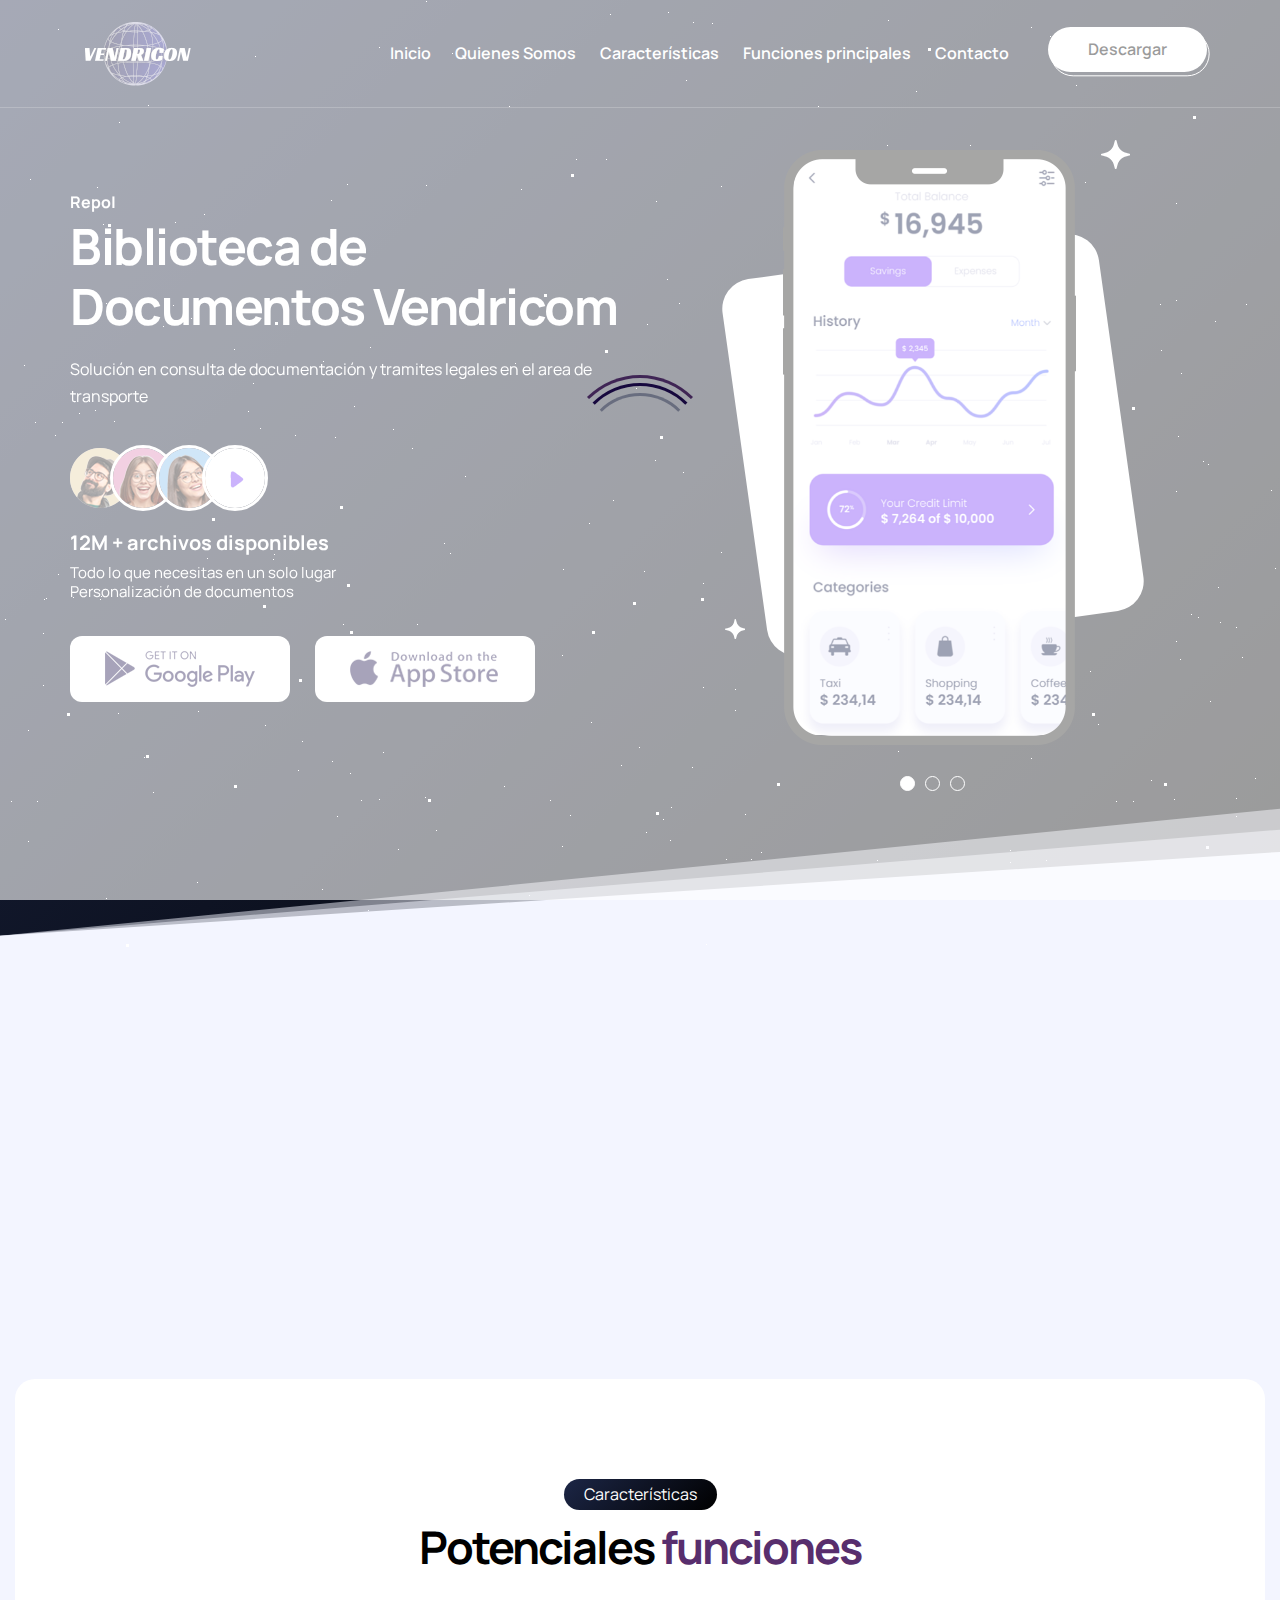
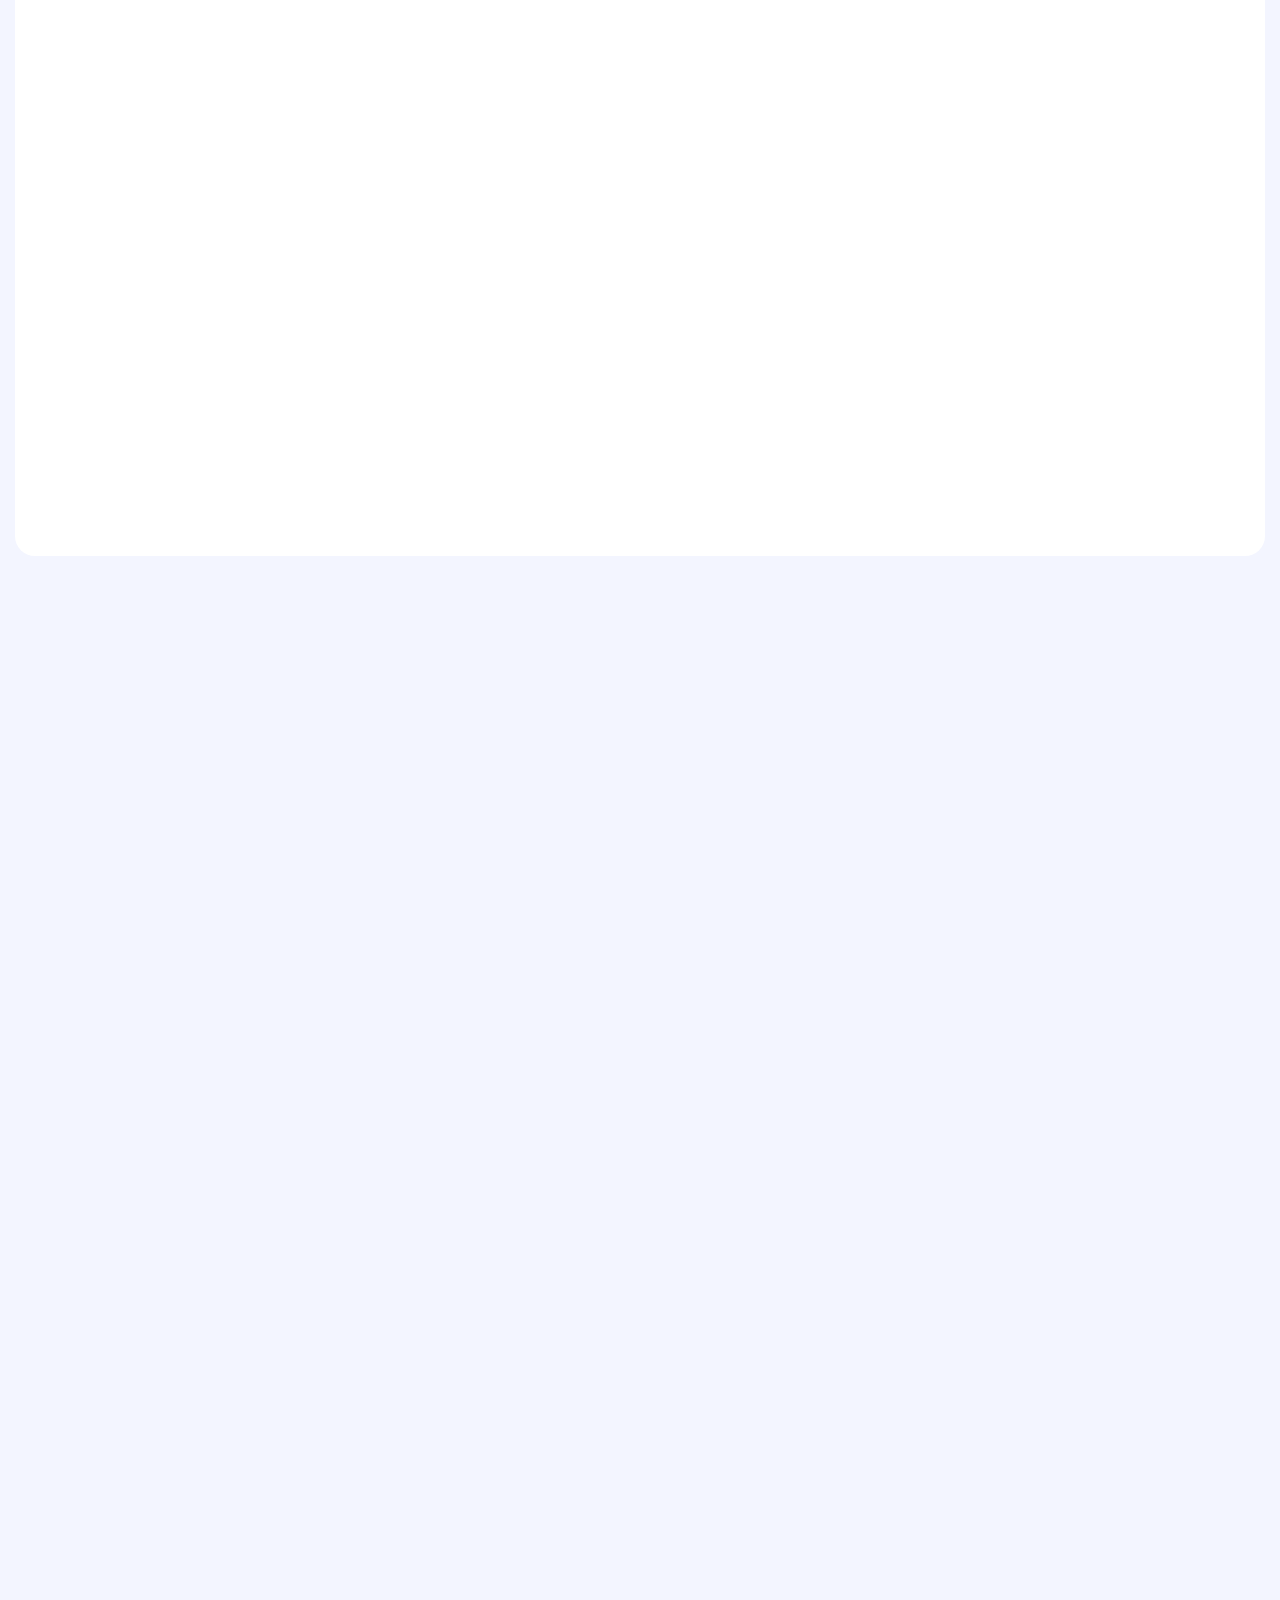
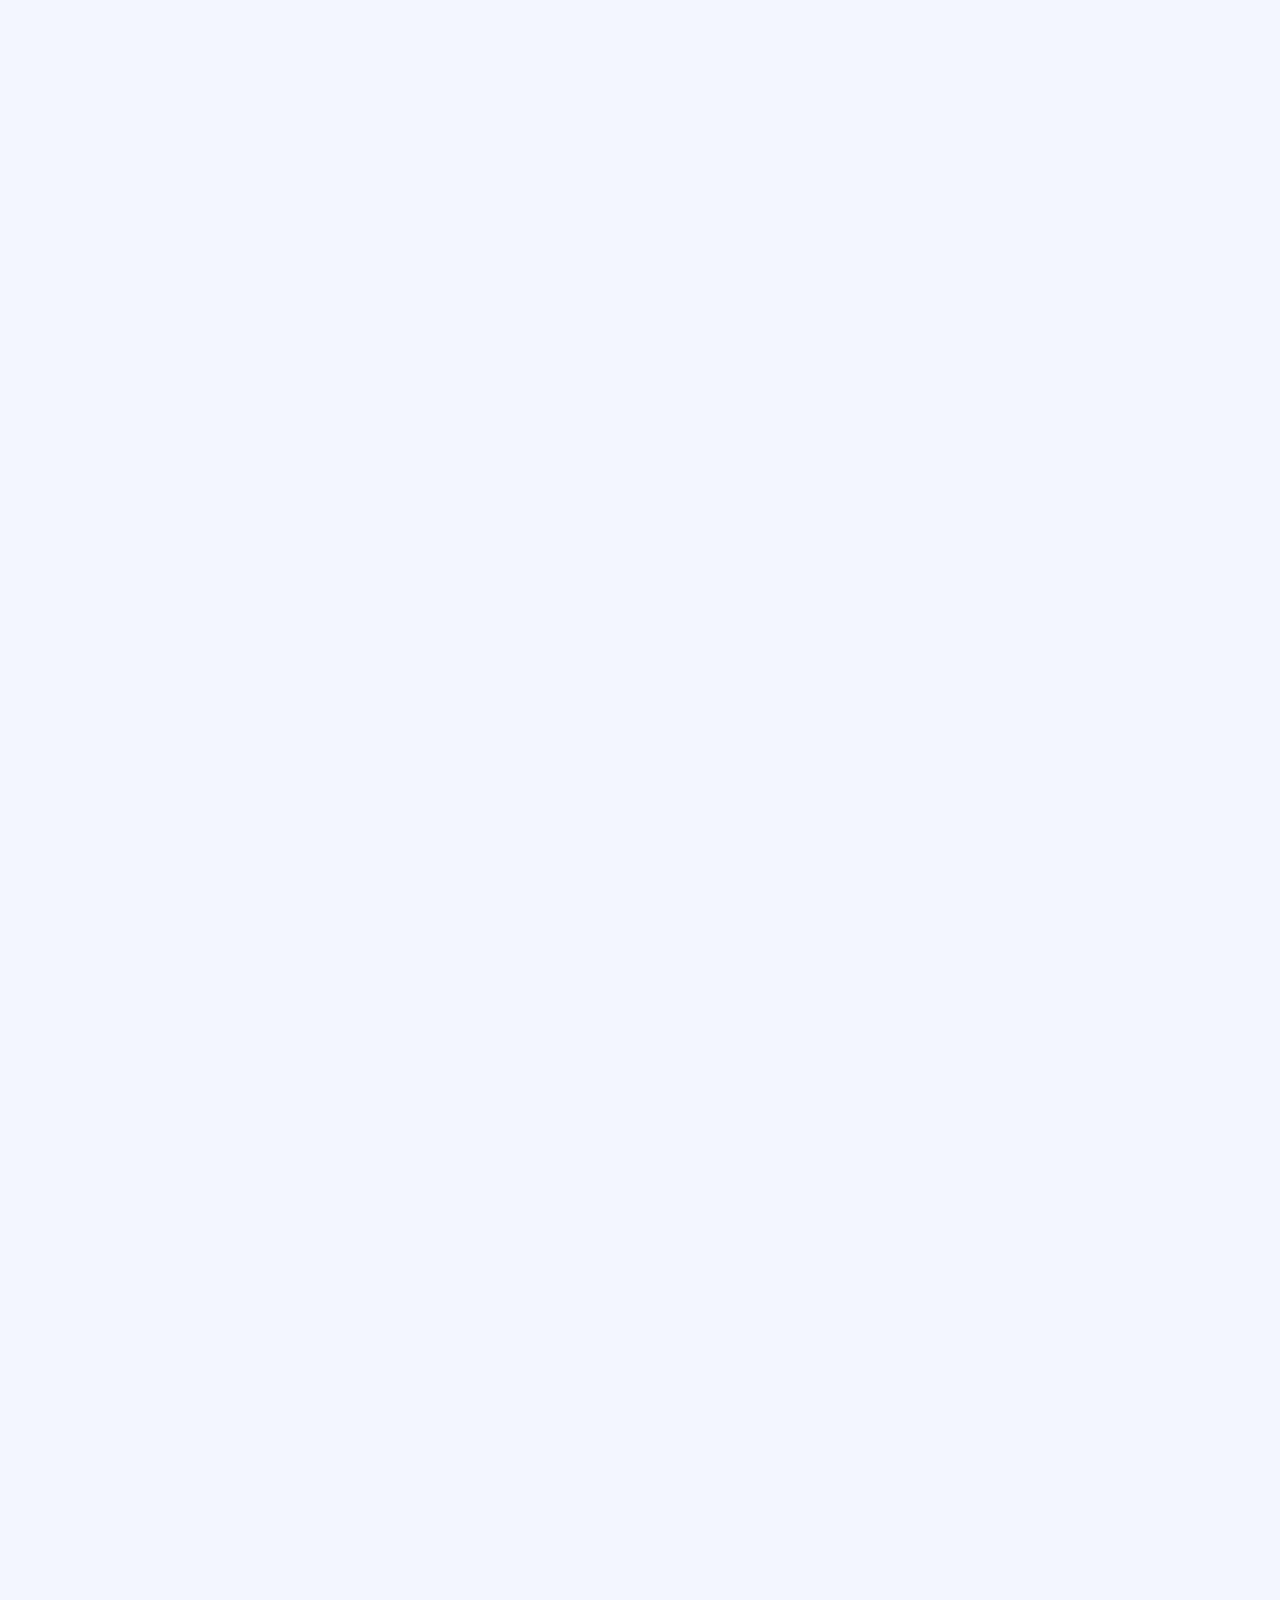
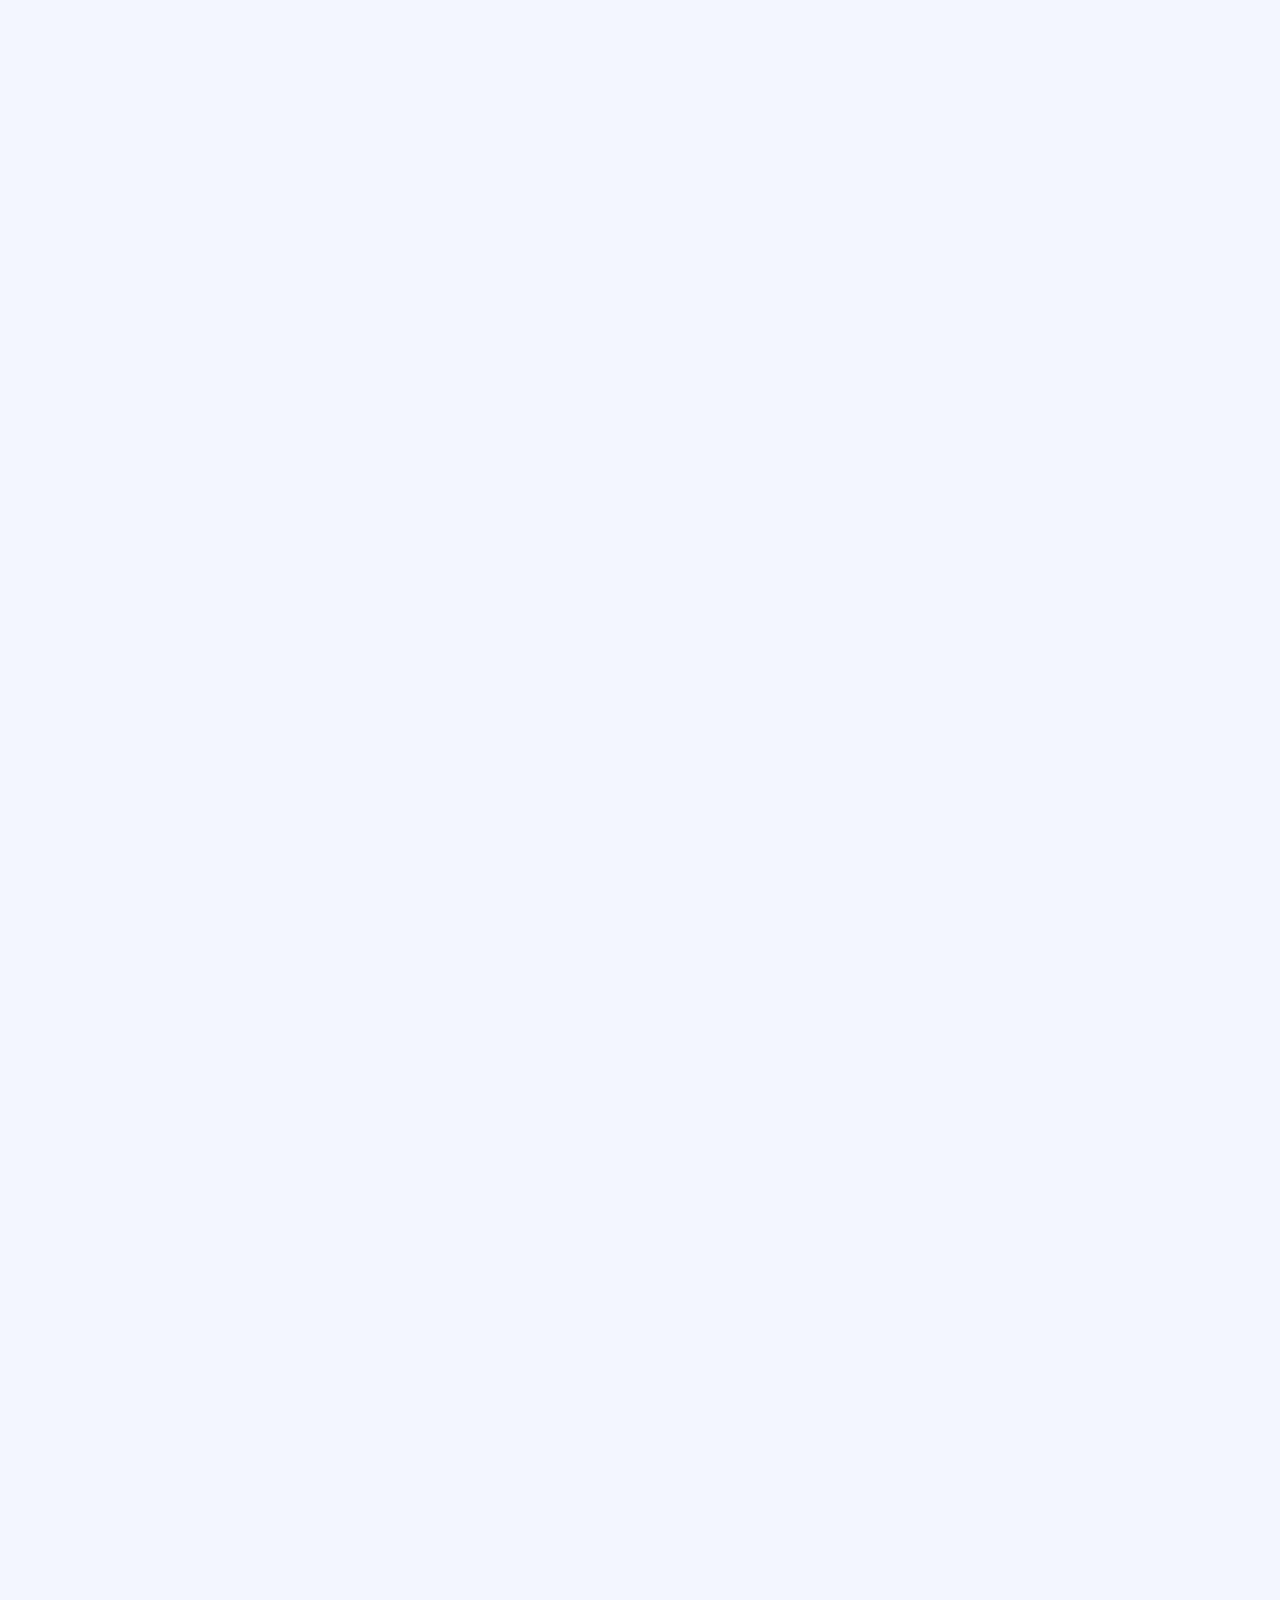
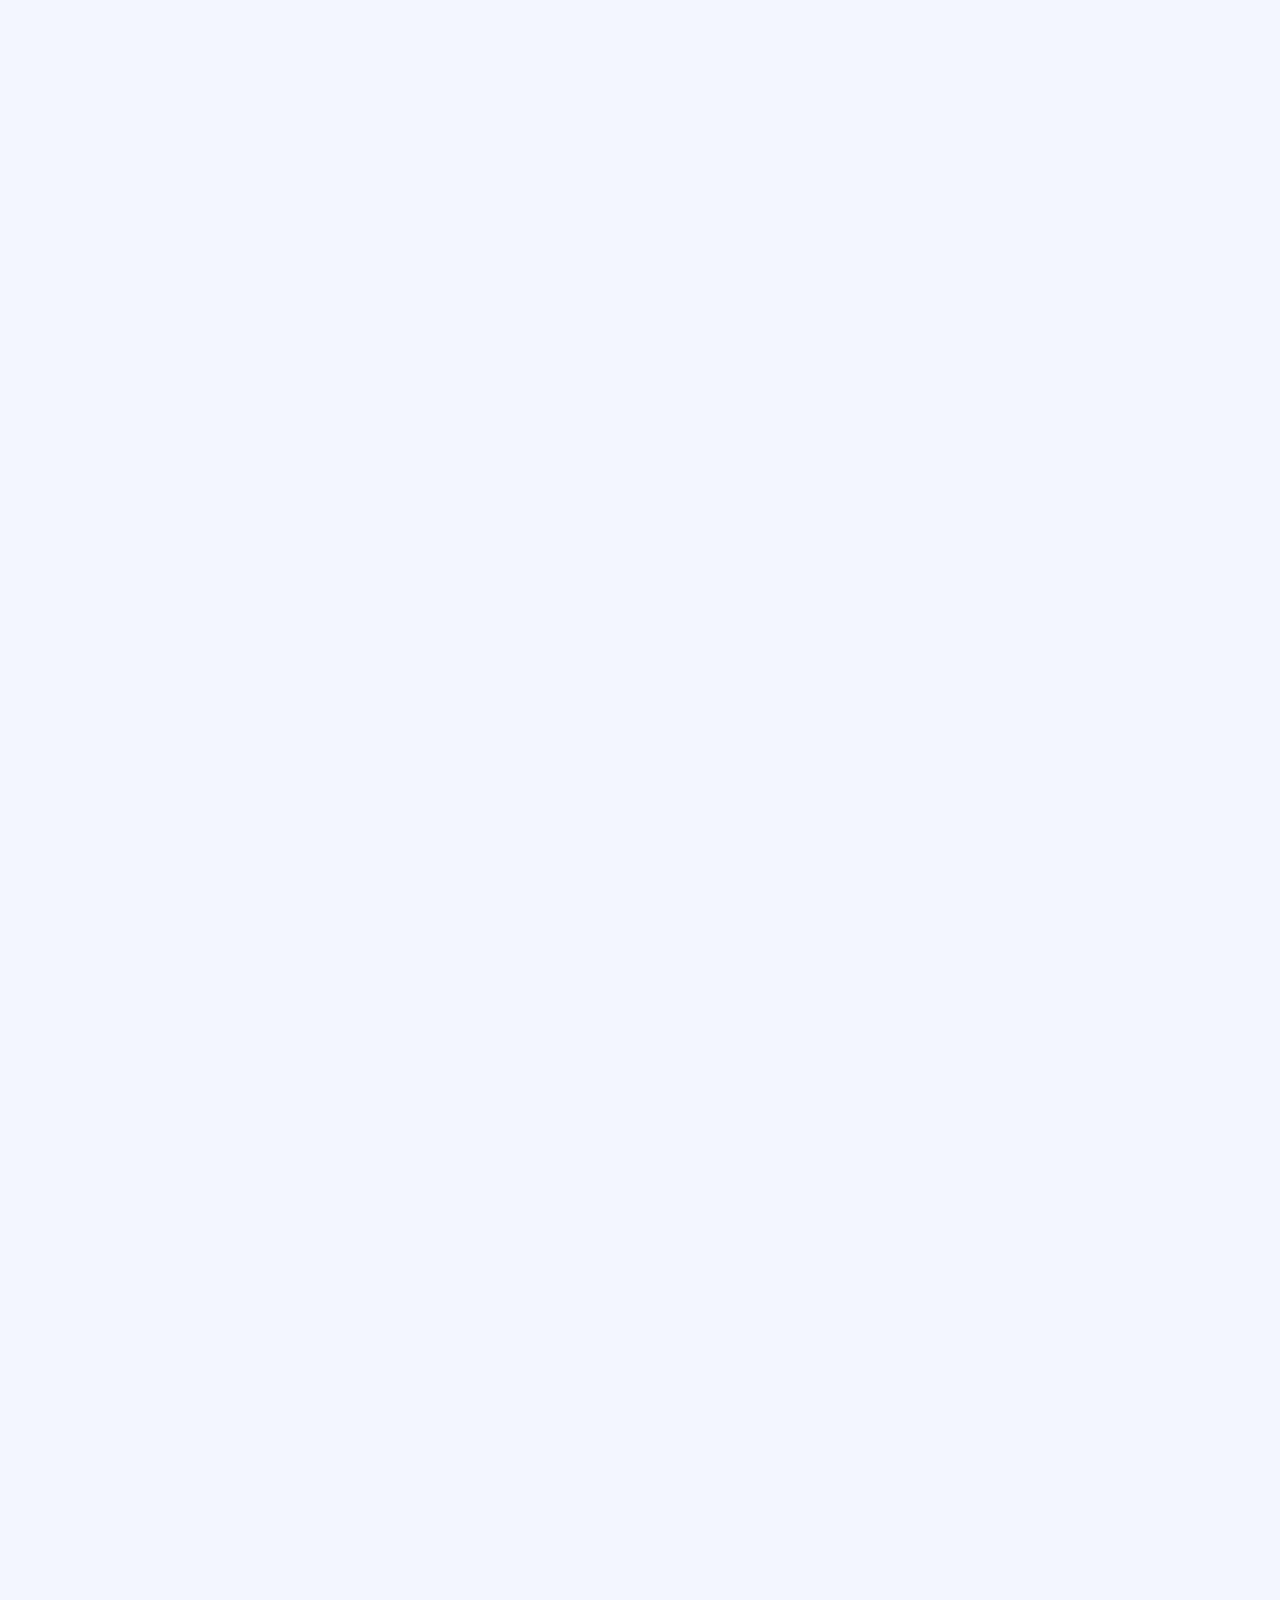
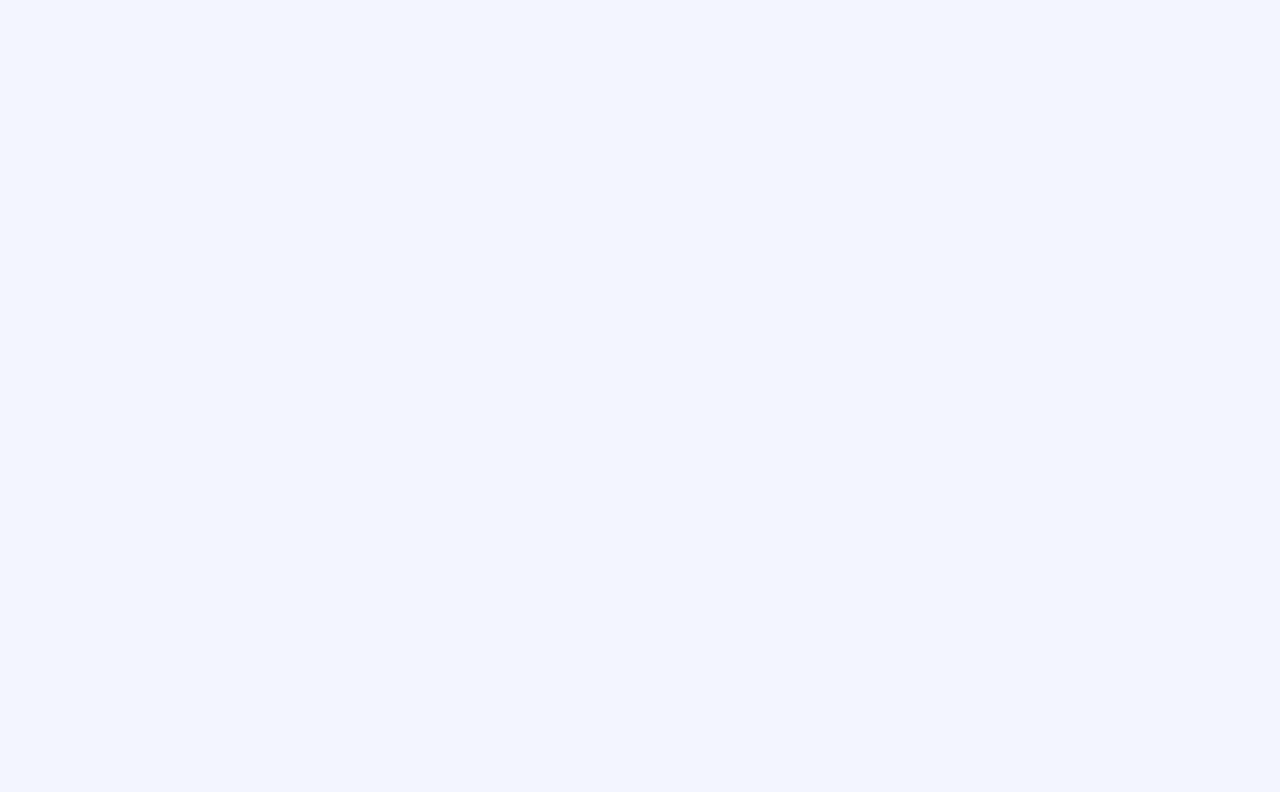
==== commit fc120ec6: "landing" ====
--- a/index.html
+++ b/index.html
@@ -66,10 +66,9 @@
             </li>
 
             <!-- Pricing -->
-            <li class="nav-item">
+            <!-- <li class="nav-item">
               <a class="nav-link" href="#precios">Precios</a>
-            </li>
-
+            </li> -->
             <!-- Features -->
             <li class="nav-item">
               <a class="nav-link" href="#feature">Características</a>
@@ -134,7 +133,7 @@
               <li><img src="images/banavt3.png" alt="image"></li>
               <li>
                 <a href="index.html#" class="popup-youtube play-button"
-                  data-url="https://www.youtube.com/embed/tgbNymZ7vqY?autoplay=1&mute=1" data-toggle="modal"
+                  data-url="" data-toggle="modal"
                   data-target="#myModal" title="XJj2PbenIsU"><img src="images/play.png" alt="img"></a>
               </li>
             </ul>
@@ -376,7 +375,7 @@
               </div>
             </div> -->
             <div class="btn_block" data-aos="fade-up" data-aos-duration="1500">
-              <a href="#" class="btn puprple_btn ml-0">Registrate GRATIS</a>
+              <a href="https://app.vendricom.com/" class="btn puprple_btn ml-0">Registrate GRATIS</a>
               <div class="btn_bottom"></div>
             </div>
           </div>
@@ -501,7 +500,7 @@
                 </li>
               </ul>
               <div class="btn_block">
-                <a href="index.html#" class="btn puprple_btn ml-0">Registrarse</a>
+                <a href="https://mobile.vendricom.com/" class="btn puprple_btn ml-0">Registrarse</a>
                 <div class="btn_bottom"></div>
               </div>
             </div>
@@ -555,7 +554,7 @@
                 </li>
               </ul>
               <div class="btn_block">
-                <a href="index.html#" class="btn puprple_btn ml-0">Descargar</a>
+                <a href="https://mobile.vendricom.com/" target="_blank" class="btn puprple_btn ml-0">Descargar</a>
                 <div class="btn_bottom"></div>
               </div>
             </div>
@@ -605,7 +604,7 @@
                 </li>
               </ul>
               <div class="btn_block">
-                <a href="index.html#" class="btn puprple_btn ml-0">Descarga nuestra aplicación</a>
+                <a href="https://mobile.vendricom.com/" class="btn puprple_btn ml-0">Descarga nuestra aplicación</a>
                 <div class="btn_bottom"></div>
               </div>
             </div>
@@ -689,7 +688,7 @@
           </div>
           <div class="text-center">
             <div class="btn_block">
-              <a href="#" class="btn puprple_btn ml-0">Comience ahora</a>
+              <a href="https://mobile.vendricom.com/" class="btn puprple_btn ml-0">Comience ahora</a>
               <div class="btn_bottom"></div>
             </div>
           </div>
@@ -815,16 +814,16 @@
   <div class="page_wrapper">
 
     <!-- Pricing-Section -->
-    <section class="row_am pricing_section white_text" data-aos="fade-in" data-aos-duration="1500" id="precios">
+    <!-- <section class="row_am pricing_section white_text" data-aos="fade-in" data-aos-duration="1500" id="precios">
       <div class="pricing_inner">
-        <!-- container start -->
+        
         <div class="container">
           <div class="section_title" data-aos="fade-up" data-aos-duration="1500" data-aos-delay="300">
             <span class="title_badge">Precios</span>
             <h2>Nuestros planes</h2>
           </div>
 
-          <!-- Pricing Table Tabs -->
+          
           <ul class="nav nav-tabs" id="myTab" role="tablist" data-aos="fade-up" data-aos-duration="1500">
             <li class="nav-item" role="presentation">
               <button class="nav-link active" id="monthly-tab" data-toggle="tab" data-target="#monthly" type="button"
@@ -836,10 +835,10 @@
             </li>
           </ul>
 
-          <!-- Tabing Details -->
+          
           <div class="tab-content" id="myTabContent">
             <div class="tab-pane fade show active" id="monthly" role="tabpanel" aria-labelledby="monthly-tab">
-              <!-- pricing box  monthly start -->
+              
               <div class="pricing_pannel">
                 <div class="row">
                   <div class="col-md-4">
@@ -958,8 +957,7 @@
               </div>
             </div>
 
-            <!-- pricing box monthly end -->
-            <!-- pricing box yearly start -->
+            
             <div class="tab-pane fade" id="yearly" role="tabpanel" aria-labelledby="yearly-tab">
               <div class="row">
                 <div class="col-md-4">
@@ -1079,15 +1077,15 @@
                 </div>
               </div>
             </div>
-            <!-- pricing box yearly end -->
+            
 
             <p class="contact_text text-center" data-aos="fade-up" data-aos-duration="1500">Not
               sure what to choose ? <a href="index.html#">contact us</a> for custom packages</p>
           </div>
         </div>
       </div>
-      <!-- container start end -->
-    </section>
+      
+    </section> -->
     <!-- Pricing-Section end -->
 
     <!-- Beautifull-interface-Section start -->
@@ -1155,11 +1153,11 @@
                 <img class="blue_img" src="images/googleplay.png" alt="image">
               </a>
             </li>
-            <li>
+            <!-- <li>
               <a href="index.html#">
                 <img class="blue_img" src="images/appstorebtn.png" alt="image">
               </a>
-            </li>
+            </li> -->
           </ul>
         </div>
       </div>
@@ -1353,11 +1351,11 @@
                     <img class="blue_img" src="images/googleplay.png" alt="image">
                   </a>
                 </li>
-                <li>
+                <!-- <li>
                   <a href="index.html#">
                     <img class="blue_img" src="images/appstorebtn.png" alt="image">
                   </a>
-                </li>
+                </li> -->
               </ul>
             </div>
           </div>
@@ -1371,10 +1369,10 @@
             </div>
             <ul class="links">
               <li><a href="index.html">Inicio</a></li>
-              <li><a href="#">Sobre nosotros</a></li>
-              <li><a href="#">Precios</a></li>
-              <li><a href="#">Caracteristicas</a></li>
-              <li><a href="#">Contacto</a></li>
+              <li><a href="#about">Sobre nosotros</a></li>
+<!--               <li><a href="#">Precios</a></li>
+ -->              <li><a href="#feature">Caracteristicas</a></li>
+              <li><a href="#contact">Contacto</a></li>
             </ul>
             <div class="design_by">
               <p>Desarrollado por <a href="https://buckapi.com" target="blank">Buckapi</a>
